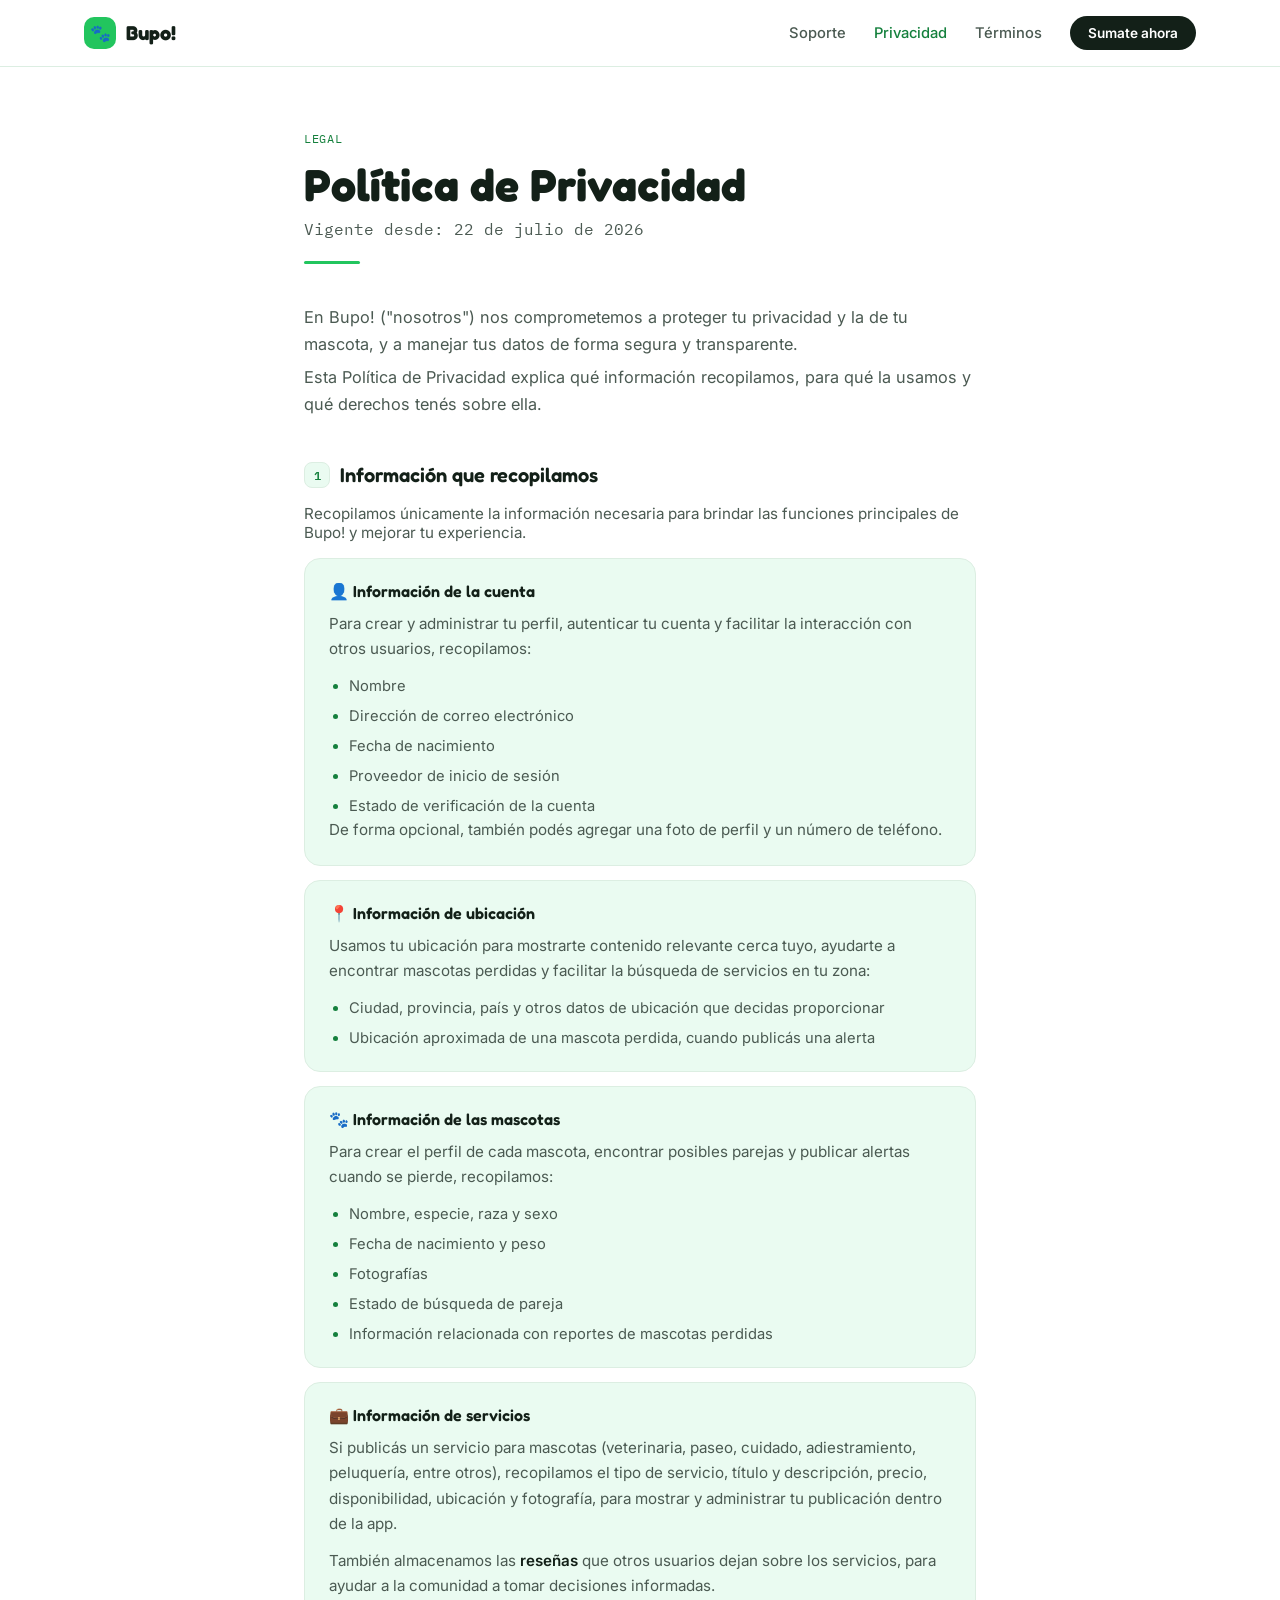
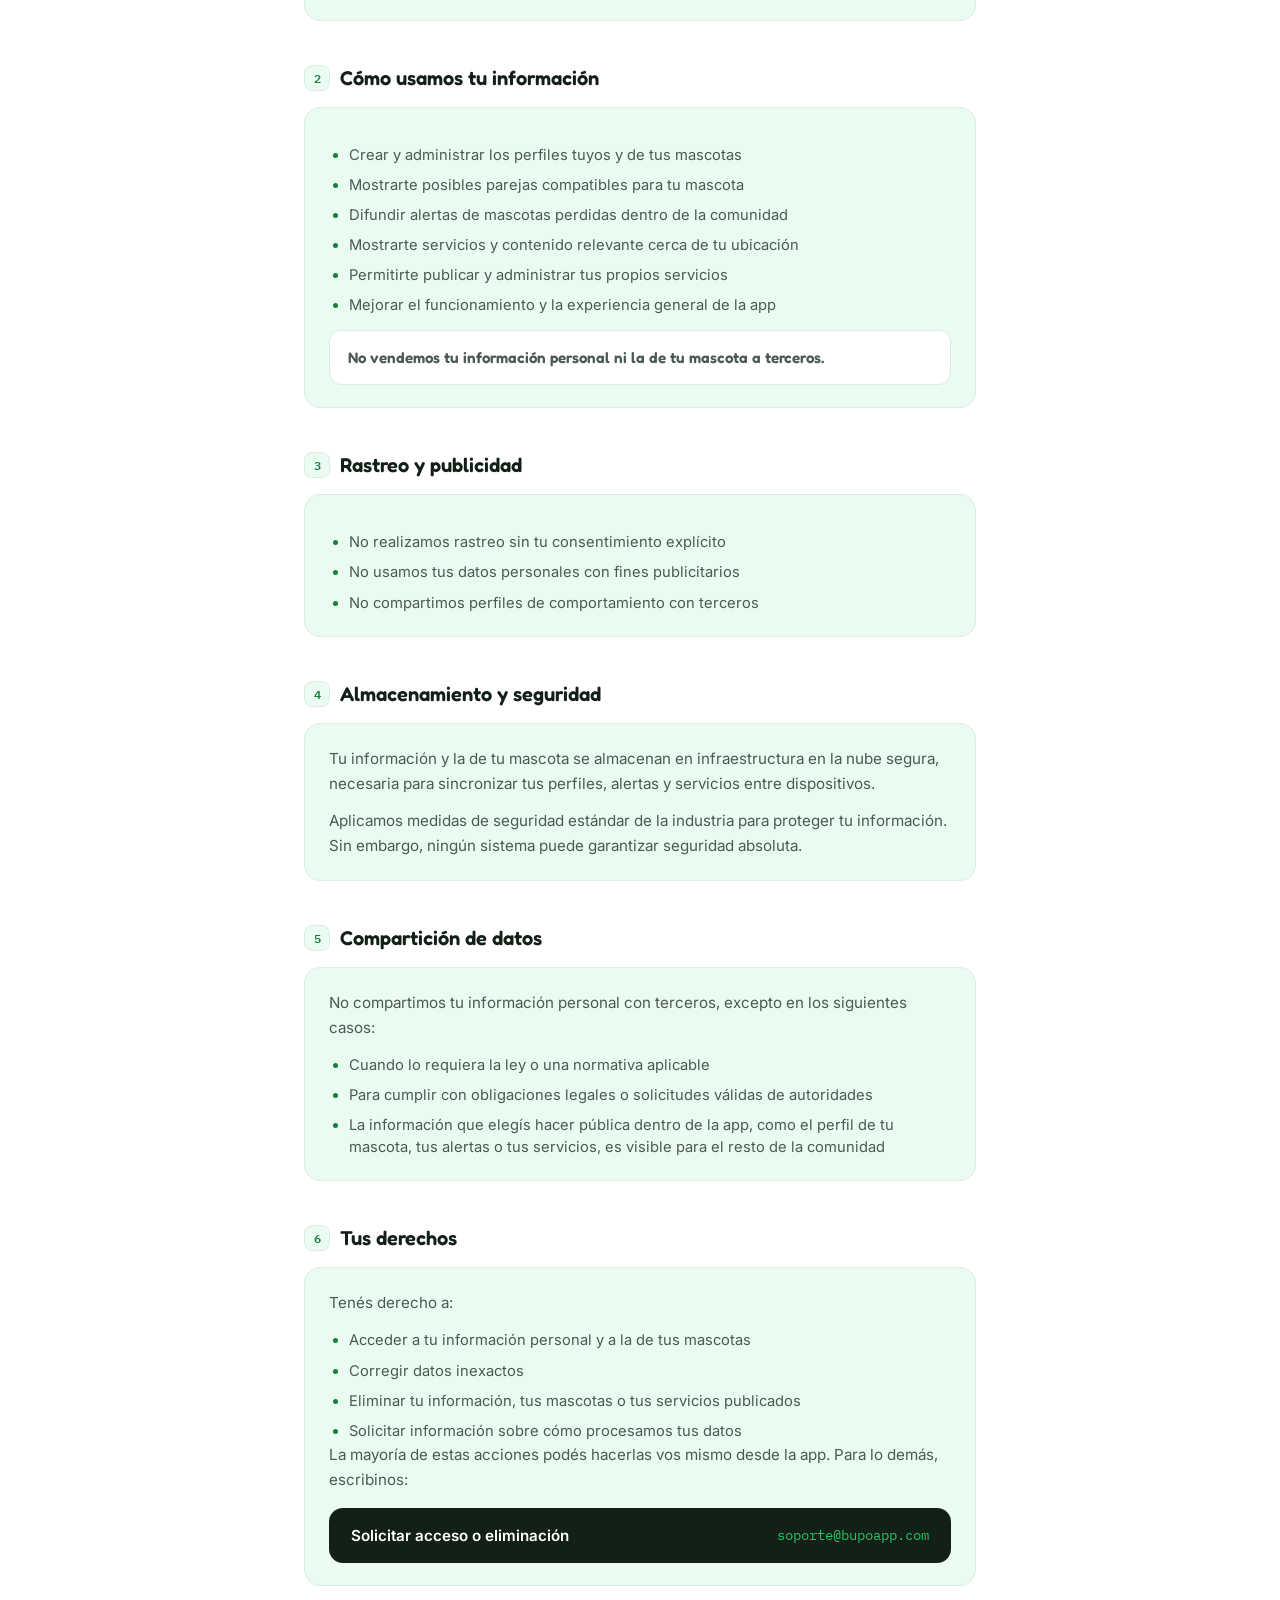
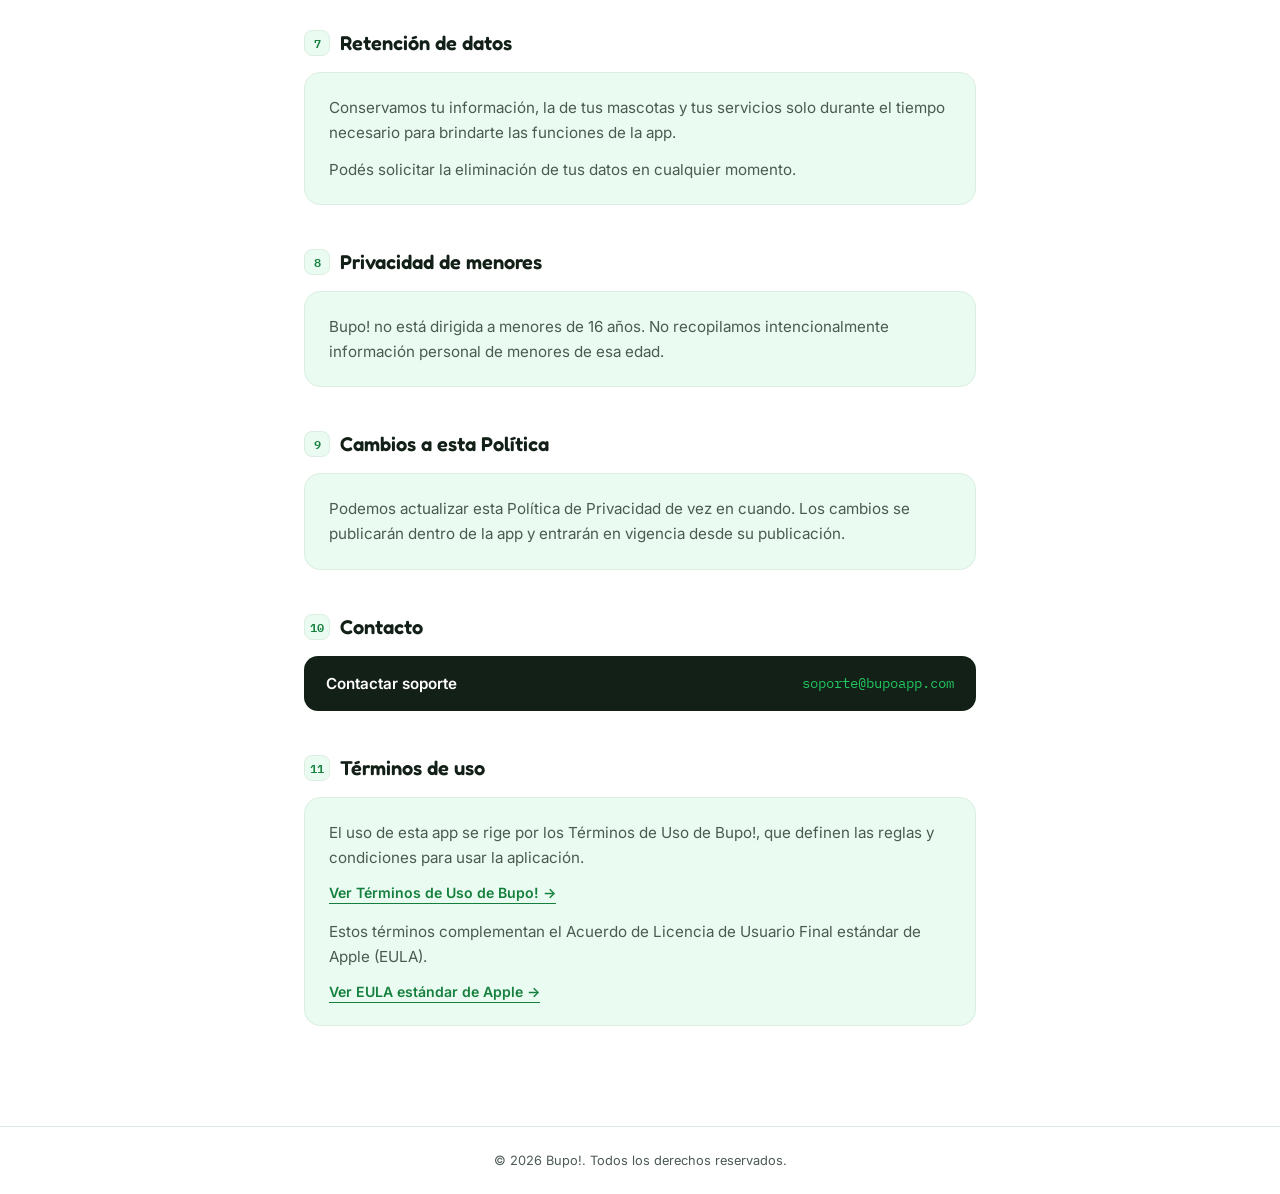
==== privacy.html @ de827dbe "Create privacy.html" ====
<!DOCTYPE html>
<html lang="es">
<head>
<meta charset="UTF-8">
<meta name="viewport" content="width=device-width, initial-scale=1.0">
<title>Política de Privacidad - Bupo!</title>
<link rel="preconnect" href="https://fonts.googleapis.com">
<link rel="preconnect" href="https://fonts.gstatic.com" crossorigin>
<link href="https://fonts.googleapis.com/css2?family=Fredoka:wght@500;600;700&family=Inter:wght@400;500;600&family=IBM+Plex+Mono:wght@400;500&display=swap" rel="stylesheet">
<style>
  :root{
    --ink:#132018;
    --ink-soft:#4B5A52;
    --green:#22C55E;
    --green-deep:#15803D;
    --green-pale:#EAFBF1;
    --coral:#FF7A59;
    --white:#FFFFFF;
    --line:#DCEEE2;
    --mono:'IBM Plex Mono', monospace;
    --display:'Fredoka', sans-serif;
    --body:'Inter', sans-serif;
  }
  *{box-sizing:border-box; margin:0; padding:0;}
  html{scroll-behavior:smooth;}
  body{font-family:var(--body); color:var(--ink); background:var(--white); -webkit-font-smoothing:antialiased;}
  a{color:inherit; text-decoration:none;}

  nav{position:sticky; top:0; z-index:50; background:rgba(255,255,255,.88); backdrop-filter:blur(10px); border-bottom:1px solid var(--line);}
  .nav-container{max-width:1160px; margin:0 auto; display:flex; align-items:center; justify-content:space-between; padding:16px 24px;}
  .logo{display:flex; align-items:center; gap:10px; font-family:var(--display); font-weight:700; font-size:1.25rem;}
  .logo-mark{width:32px; height:32px; border-radius:10px; background:var(--green); display:flex; align-items:center; justify-content:center; font-size:1.05rem;}
  .nav-links{display:flex; align-items:center; gap:28px;}
  .nav-links a{font-size:.92rem; color:var(--ink-soft); font-weight:500; transition:color .15s ease;}
  .nav-links a:hover{color:var(--green-deep);}
  .nav-links a.active{color:var(--green-deep);}
  .nav-cta{background:var(--ink); color:var(--white) !important; padding:9px 18px; border-radius:100px; font-size:.85rem !important; font-weight:600 !important;}
  .nav-cta:hover{background:var(--green-deep) !important;}

  .legal-wrapper{max-width:720px; margin:0 auto; padding:64px 24px 100px;}
  .legal-header{margin-bottom:40px;}
  .legal-header .kicker{font-family:var(--mono); font-size:.75rem; letter-spacing:.06em; color:var(--green-deep); text-transform:uppercase; display:block; margin-bottom:14px;}
  .legal-header h1{font-family:var(--display); font-weight:700; font-size:clamp(2.1rem,4vw,2.8rem); line-height:1.1;}
  .effective-date{color:var(--ink-soft); font-size:1rem; margin-top:10px; font-family:var(--mono);}
  .header-line{height:3px; width:56px; background:var(--green); border-radius:100px; margin-top:22px;}

  .intro-text{color:var(--ink-soft); font-size:1.02rem; line-height:1.65; margin-bottom:6px;}

  .legal-section{margin-top:44px;}
  .legal-section > h2{font-family:var(--display); font-weight:600; font-size:1.25rem; margin-bottom:16px; display:flex; align-items:center; gap:10px;}
  .legal-section > h2 .num{font-family:var(--mono); font-size:.78rem; color:var(--green-deep); background:var(--green-pale); border:1px solid var(--line); width:26px; height:26px; border-radius:8px; display:flex; align-items:center; justify-content:center; flex-shrink:0;}
  .legal-section > p.lead{color:var(--ink-soft); font-size:.95rem; margin-bottom:16px;}

  .info-card{background:var(--green-pale); border:1px solid var(--line); border-radius:16px; padding:22px 24px;}
  .info-card + .info-card{margin-top:14px;}
  .info-card h3{font-family:var(--display); font-weight:600; font-size:1rem; margin-bottom:10px; display:flex; align-items:center; gap:8px;}
  .info-card p{color:var(--ink-soft); font-size:.95rem; line-height:1.65;}
  .info-card p + p{margin-top:12px;}
  .info-card ul{margin-top:14px; padding-left:20px; display:flex; flex-direction:column; gap:8px;}
  .info-card li{color:var(--ink-soft); font-size:.92rem; line-height:1.5;}
  .info-card li::marker{color:var(--green-deep);}
  .info-card strong{color:var(--ink); font-weight:600;}

  .contact-box{display:flex; align-items:center; justify-content:space-between; background:var(--ink); color:var(--white); border-radius:14px; padding:18px 22px; font-weight:600; font-size:.95rem; transition:background .15s ease, transform .15s ease; margin-top:16px;}
  .contact-box span{font-family:var(--mono); font-weight:400; font-size:.85rem; color:var(--green);}
  .contact-box:hover{background:var(--green-deep); transform:translateY(-2px);}

  .highlight-box{font-family:var(--display); font-weight:600; font-size:1.02rem; color:var(--green-deep); background:var(--white); border:1px solid var(--line); border-radius:12px; padding:14px 18px; margin-top:14px;}

  .eula-link{display:inline-flex; align-items:center; gap:6px; margin-top:14px; font-size:.88rem; font-weight:600; color:var(--green-deep); border-bottom:1px solid var(--green-deep); padding-bottom:2px;}
  .eula-link:hover{color:var(--ink);}

  footer{padding:26px 24px; text-align:center; font-size:.8rem; color:var(--ink-soft); border-top:1px solid var(--line);}

  @media (max-width:880px){
    .nav-links{display:none;}
  }
</style>
</head>
<body>

<nav>
  <div class="nav-container">
    <a href="index.html" class="logo"><span class="logo-mark">🐾</span>Bupo!</a>
    <div class="nav-links">
      <a href="support.html">Soporte</a>
      <a href="privacy.html" class="active">Privacidad</a>
      <a href="terms.html">Términos</a>
      <a href="index.html" class="nav-cta">Sumate ahora</a>
    </div>
  </div>
</nav>

<main class="legal-wrapper">

  <div class="legal-header">
    <span class="kicker">Legal</span>
    <h1>Política de Privacidad</h1>
    <p class="effective-date">Vigente desde: 22 de julio de 2026</p>
    <div class="header-line"></div>
  </div>

  <p class="intro-text">En Bupo! ("nosotros") nos comprometemos a proteger tu privacidad y la de tu mascota, y a manejar tus datos de forma segura y transparente.</p>
  <p class="intro-text">Esta Política de Privacidad explica qué información recopilamos, para qué la usamos y qué derechos tenés sobre ella.</p>

  <section class="legal-section">
    <h2><span class="num">1</span>Información que recopilamos</h2>
    <p class="lead">Recopilamos únicamente la información necesaria para brindar las funciones principales de Bupo! y mejorar tu experiencia.</p>

    <div class="info-card">
      <h3>👤 Información de la cuenta</h3>
      <p>Para crear y administrar tu perfil, autenticar tu cuenta y facilitar la interacción con otros usuarios, recopilamos:</p>
      <ul>
        <li>Nombre</li>
        <li>Dirección de correo electrónico</li>
        <li>Fecha de nacimiento</li>
        <li>Proveedor de inicio de sesión</li>
        <li>Estado de verificación de la cuenta</li>
      </ul>
      <p>De forma opcional, también podés agregar una foto de perfil y un número de teléfono.</p>
    </div>

    <div class="info-card">
      <h3>📍 Información de ubicación</h3>
      <p>Usamos tu ubicación para mostrarte contenido relevante cerca tuyo, ayudarte a encontrar mascotas perdidas y facilitar la búsqueda de servicios en tu zona:</p>
      <ul>
        <li>Ciudad, provincia, país y otros datos de ubicación que decidas proporcionar</li>
        <li>Ubicación aproximada de una mascota perdida, cuando publicás una alerta</li>
      </ul>
    </div>

    <div class="info-card">
      <h3>🐾 Información de las mascotas</h3>
      <p>Para crear el perfil de cada mascota, encontrar posibles parejas y publicar alertas cuando se pierde, recopilamos:</p>
      <ul>
        <li>Nombre, especie, raza y sexo</li>
        <li>Fecha de nacimiento y peso</li>
        <li>Fotografías</li>
        <li>Estado de búsqueda de pareja</li>
        <li>Información relacionada con reportes de mascotas perdidas</li>
      </ul>
    </div>

    <div class="info-card">
      <h3>💼 Información de servicios</h3>
      <p>Si publicás un servicio para mascotas (veterinaria, paseo, cuidado, adiestramiento, peluquería, entre otros), recopilamos el tipo de servicio, título y descripción, precio, disponibilidad, ubicación y fotografía, para mostrar y administrar tu publicación dentro de la app.</p>
      <p>También almacenamos las <strong>reseñas</strong> que otros usuarios dejan sobre los servicios, para ayudar a la comunidad a tomar decisiones informadas.</p>
    </div>
  </section>

  <section class="legal-section">
    <h2><span class="num">2</span>Cómo usamos tu información</h2>
    <div class="info-card">
      <ul>
        <li>Crear y administrar los perfiles tuyos y de tus mascotas</li>
        <li>Mostrarte posibles parejas compatibles para tu mascota</li>
        <li>Difundir alertas de mascotas perdidas dentro de la comunidad</li>
        <li>Mostrarte servicios y contenido relevante cerca de tu ubicación</li>
        <li>Permitirte publicar y administrar tus propios servicios</li>
        <li>Mejorar el funcionamiento y la experiencia general de la app</li>
      </ul>
      <p class="highlight-box">No vendemos tu información personal ni la de tu mascota a terceros.</p>
    </div>
  </section>

  <section class="legal-section">
    <h2><span class="num">3</span>Rastreo y publicidad</h2>
    <div class="info-card">
      <ul>
        <li>No realizamos rastreo sin tu consentimiento explícito</li>
        <li>No usamos tus datos personales con fines publicitarios</li>
        <li>No compartimos perfiles de comportamiento con terceros</li>
      </ul>
    </div>
  </section>

  <section class="legal-section">
    <h2><span class="num">4</span>Almacenamiento y seguridad</h2>
    <div class="info-card">
      <p>Tu información y la de tu mascota se almacenan en infraestructura en la nube segura, necesaria para sincronizar tus perfiles, alertas y servicios entre dispositivos.</p>
      <p>Aplicamos medidas de seguridad estándar de la industria para proteger tu información. Sin embargo, ningún sistema puede garantizar seguridad absoluta.</p>
    </div>
  </section>

  <section class="legal-section">
    <h2><span class="num">5</span>Compartición de datos</h2>
    <div class="info-card">
      <p>No compartimos tu información personal con terceros, excepto en los siguientes casos:</p>
      <ul>
        <li>Cuando lo requiera la ley o una normativa aplicable</li>
        <li>Para cumplir con obligaciones legales o solicitudes válidas de autoridades</li>
        <li>La información que elegís hacer pública dentro de la app, como el perfil de tu mascota, tus alertas o tus servicios, es visible para el resto de la comunidad</li>
      </ul>
    </div>
  </section>

  <section class="legal-section">
    <h2><span class="num">6</span>Tus derechos</h2>
    <div class="info-card">
      <p>Tenés derecho a:</p>
      <ul>
        <li>Acceder a tu información personal y a la de tus mascotas</li>
        <li>Corregir datos inexactos</li>
        <li>Eliminar tu información, tus mascotas o tus servicios publicados</li>
        <li>Solicitar información sobre cómo procesamos tus datos</li>
      </ul>
      <p>La mayoría de estas acciones podés hacerlas vos mismo desde la app. Para lo demás, escribinos:</p>
      <a href="mailto:soporte@bupoapp.com" class="contact-box">
        Solicitar acceso o eliminación
        <span>soporte@bupoapp.com</span>
      </a>
    </div>
  </section>

  <section class="legal-section">
    <h2><span class="num">7</span>Retención de datos</h2>
    <div class="info-card">
      <p>Conservamos tu información, la de tus mascotas y tus servicios solo durante el tiempo necesario para brindarte las funciones de la app.</p>
      <p>Podés solicitar la eliminación de tus datos en cualquier momento.</p>
    </div>
  </section>

  <section class="legal-section">
    <h2><span class="num">8</span>Privacidad de menores</h2>
    <div class="info-card">
      <p>Bupo! no está dirigida a menores de 16 años. No recopilamos intencionalmente información personal de menores de esa edad.</p>
    </div>
  </section>

  <section class="legal-section">
    <h2><span class="num">9</span>Cambios a esta Política</h2>
    <div class="info-card">
      <p>Podemos actualizar esta Política de Privacidad de vez en cuando. Los cambios se publicarán dentro de la app y entrarán en vigencia desde su publicación.</p>
    </div>
  </section>

  <section class="legal-section">
    <h2><span class="num">10</span>Contacto</h2>
    <a href="mailto:soporte@bupoapp.com" class="contact-box">
      Contactar soporte
      <span>soporte@bupoapp.com</span>
    </a>
  </section>

  <section class="legal-section">
    <h2><span class="num">11</span>Términos de uso</h2>
    <div class="info-card">
      <p>El uso de esta app se rige por los Términos de Uso de Bupo!, que definen las reglas y condiciones para usar la aplicación.</p>
      <a href="terms.html" class="eula-link">Ver Términos de Uso de Bupo! →</a>

      <p style="margin-top:15px;">Estos términos complementan el Acuerdo de Licencia de Usuario Final estándar de Apple (EULA).</p>
      <a href="https://www.apple.com/legal/internet-services/itunes/dev/stdeula/" target="_blank" class="eula-link">Ver EULA estándar de Apple →</a>
    </div>
  </section>

</main>

<footer>
  <p>&copy; 2026 Bupo!. Todos los derechos reservados.</p>
</footer>

</body>
</html>
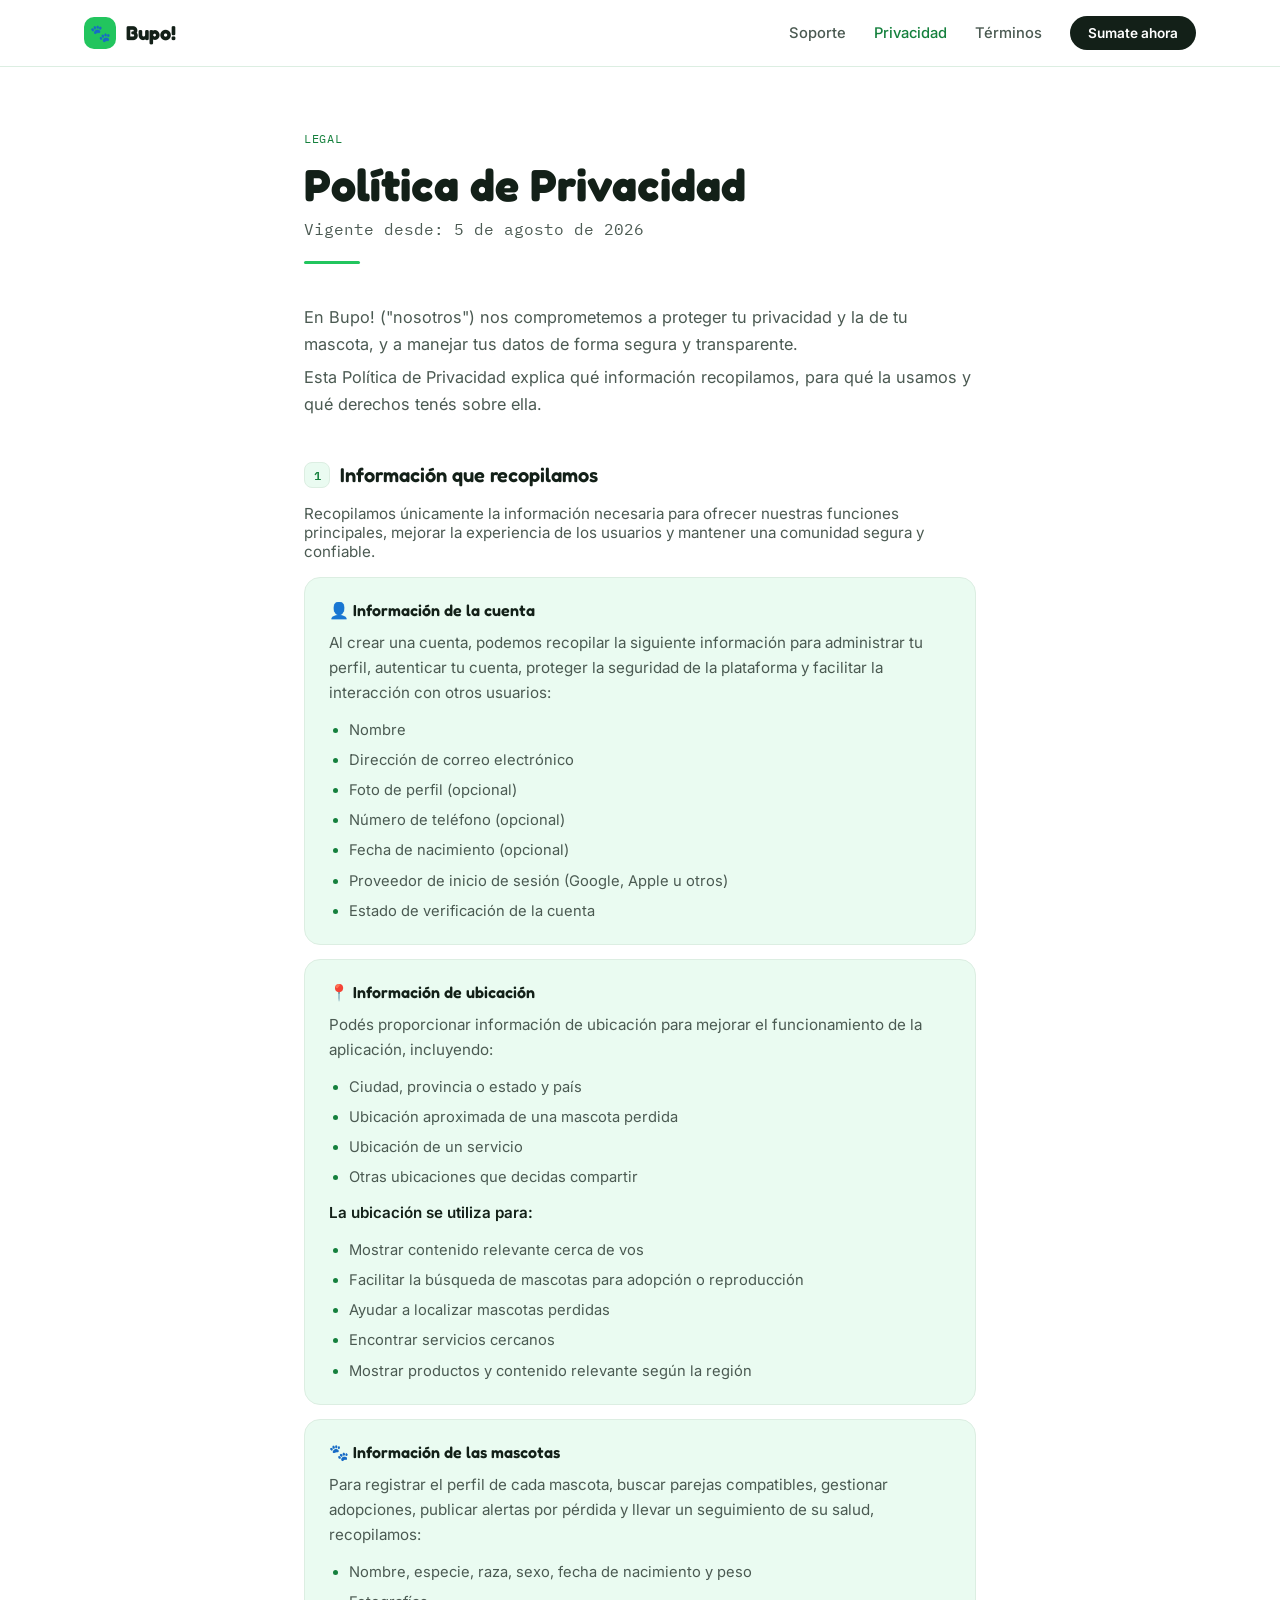
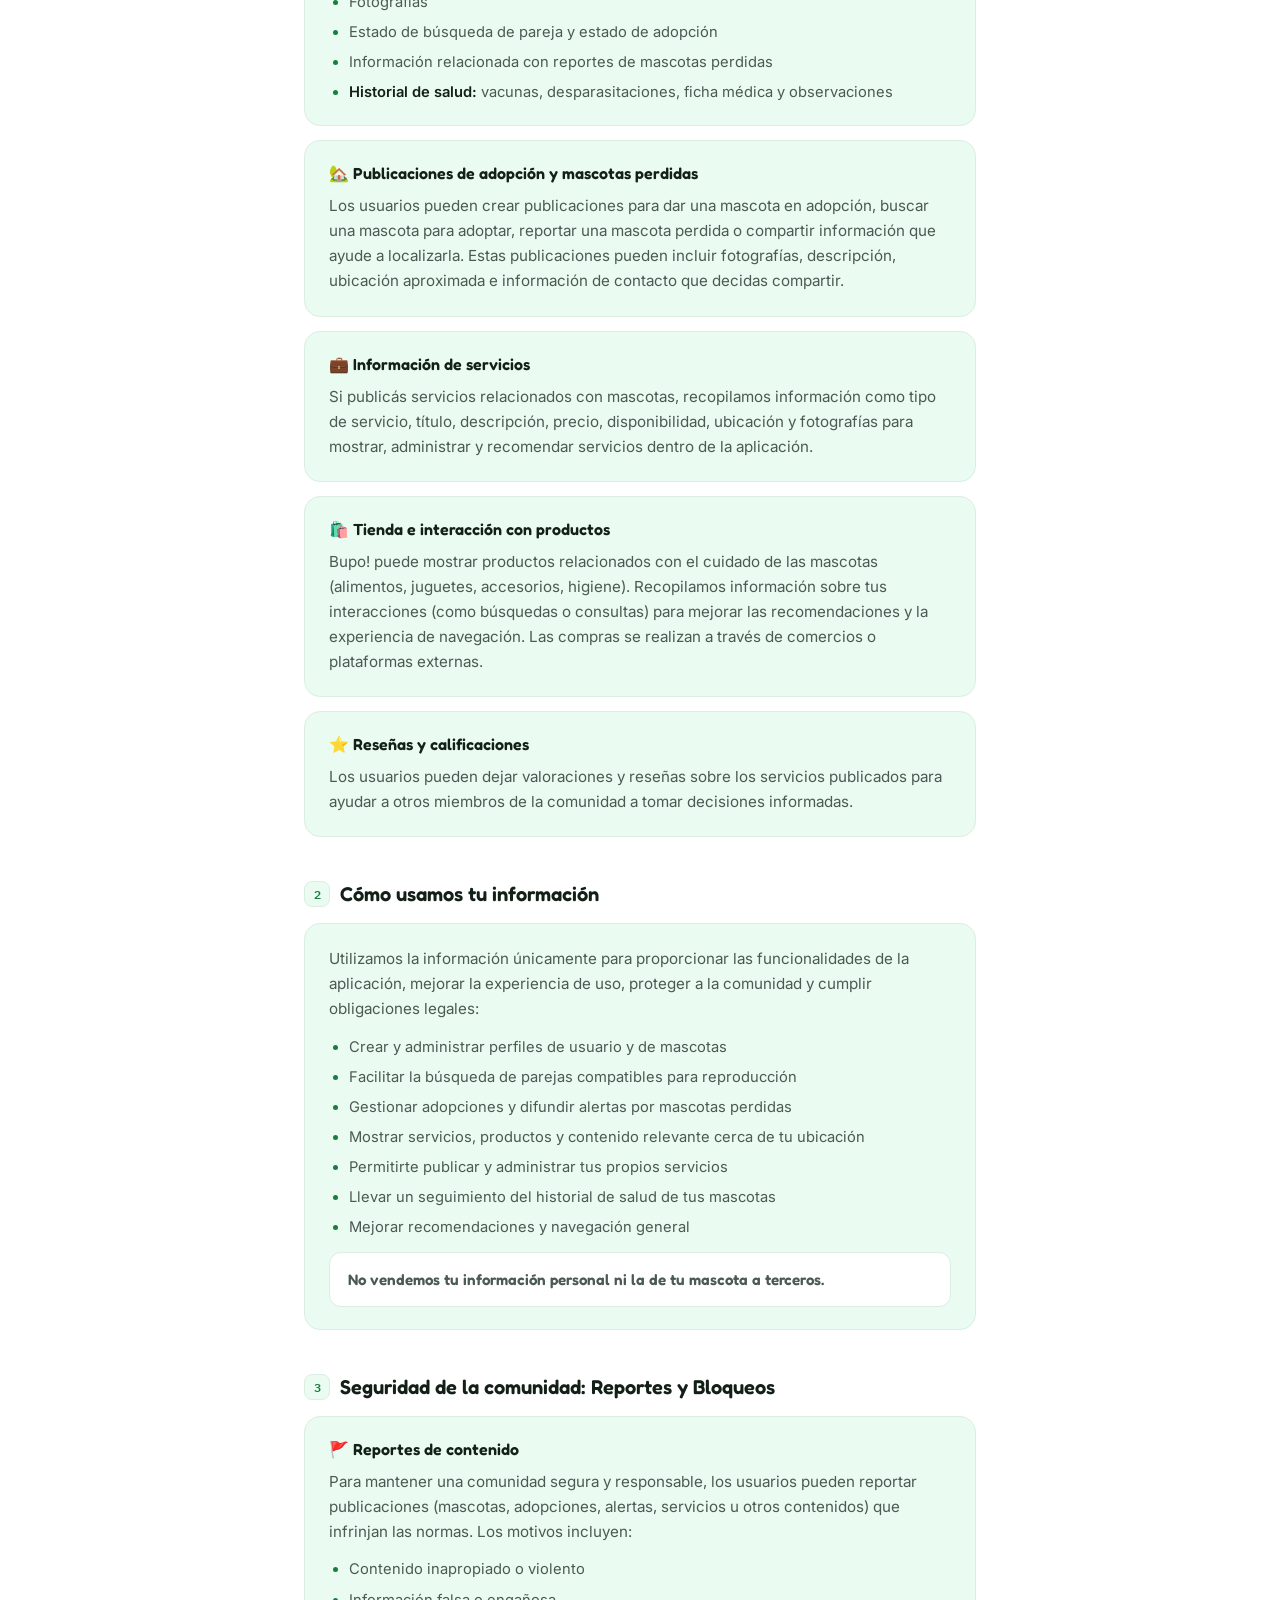
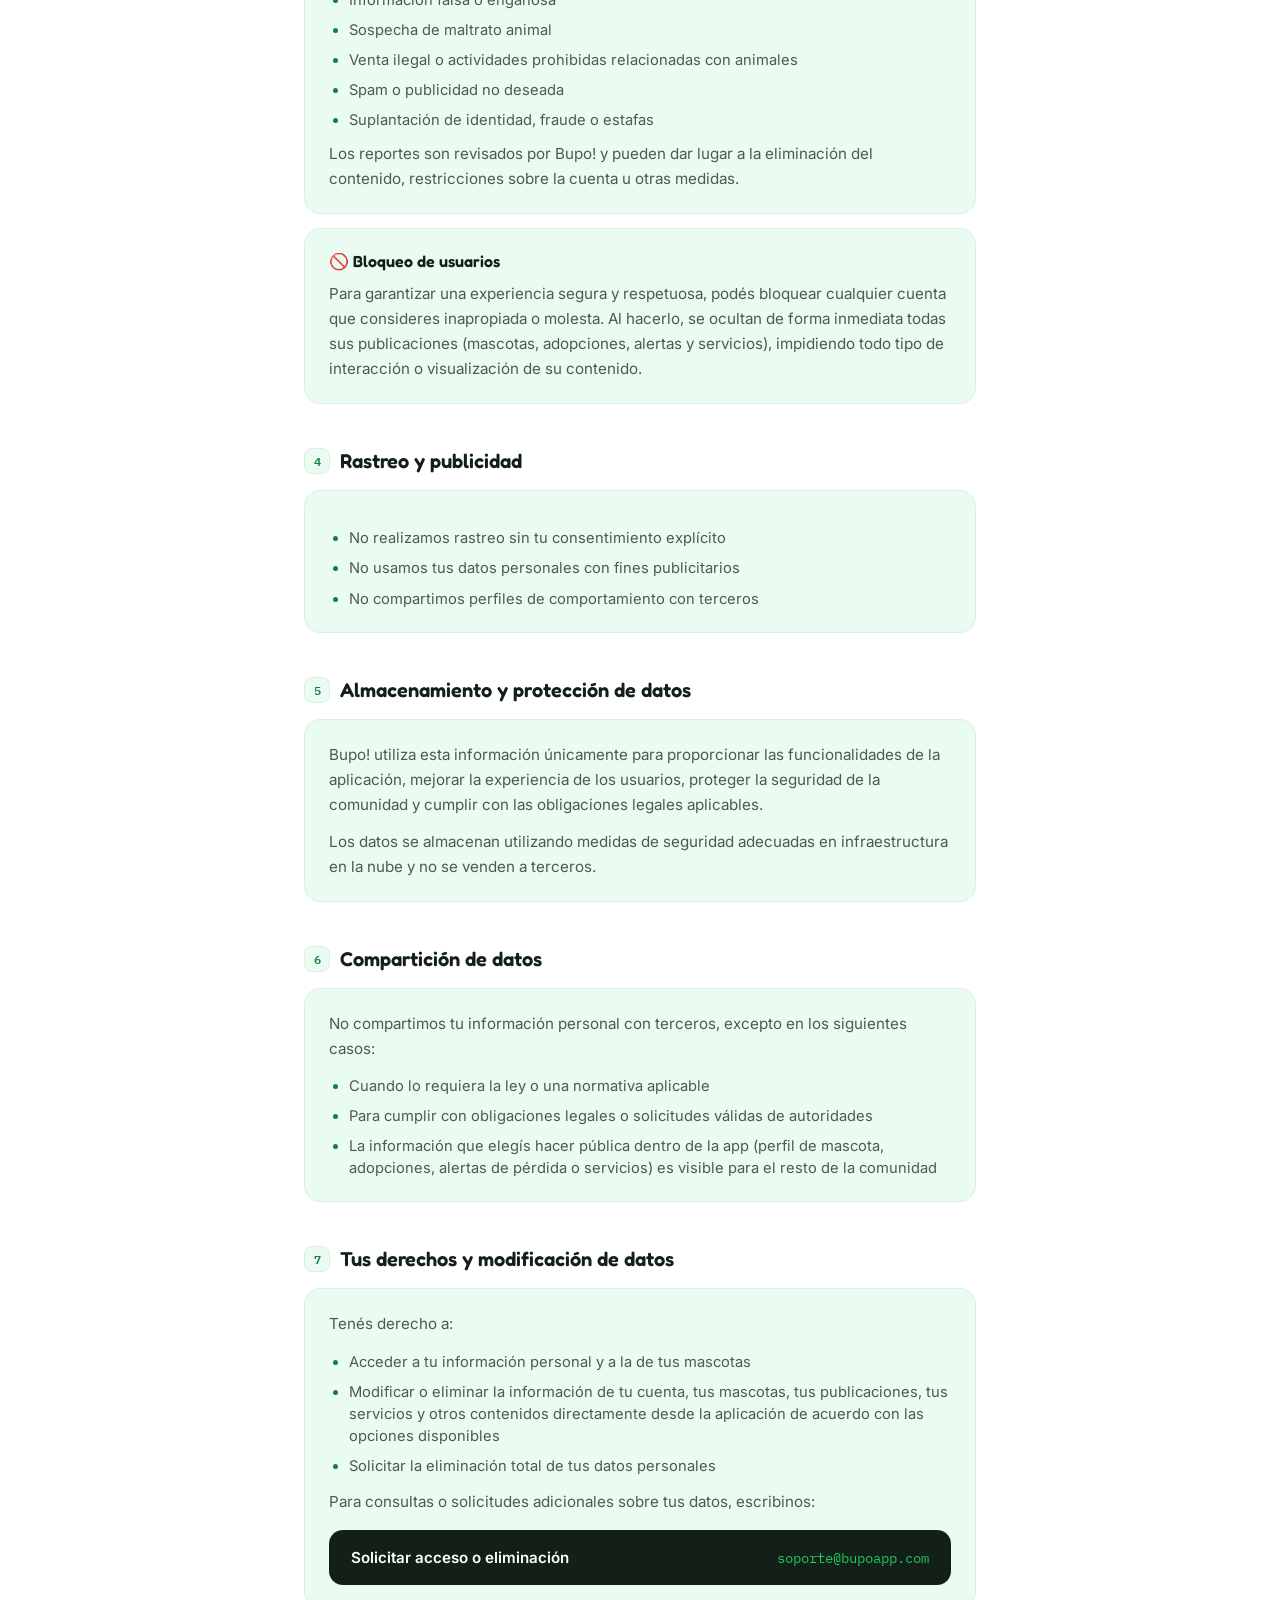
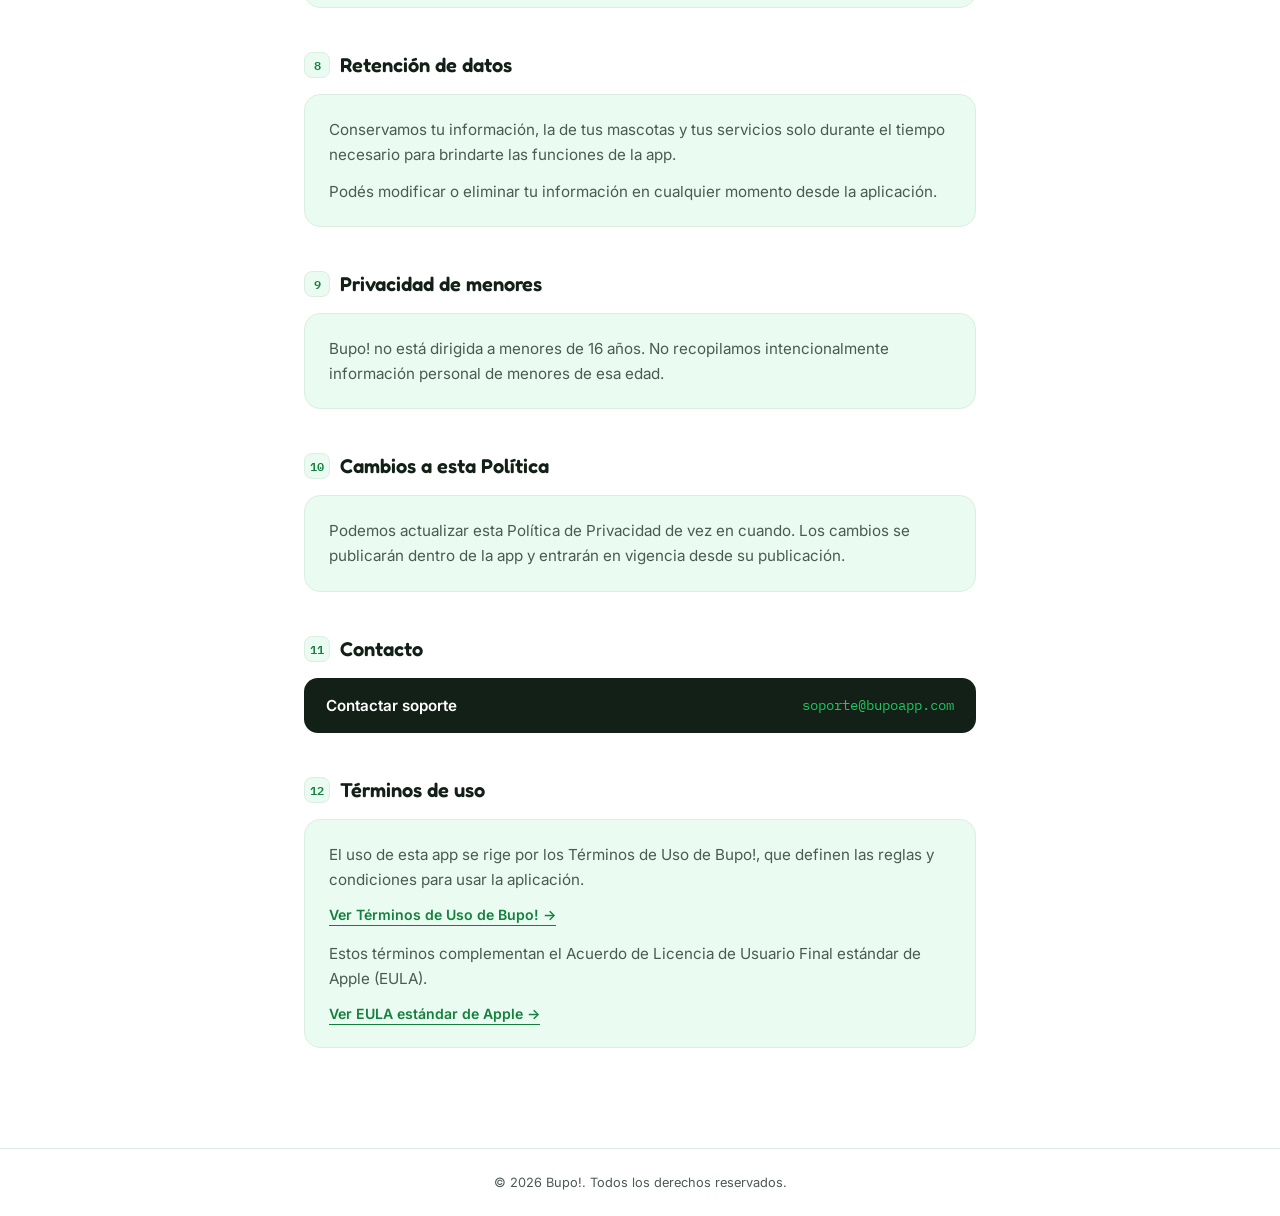
==== commit 547f3959: "Update privacy.html" ====
--- a/privacy.html
+++ b/privacy.html
@@ -1,263 +1,597 @@
 <!DOCTYPE html>
 <html lang="es">
+
 <head>
-<meta charset="UTF-8">
-<meta name="viewport" content="width=device-width, initial-scale=1.0">
-<title>Política de Privacidad - Bupo!</title>
-<link rel="preconnect" href="https://fonts.googleapis.com">
-<link rel="preconnect" href="https://fonts.gstatic.com" crossorigin>
-<link href="https://fonts.googleapis.com/css2?family=Fredoka:wght@500;600;700&family=Inter:wght@400;500;600&family=IBM+Plex+Mono:wght@400;500&display=swap" rel="stylesheet">
-<style>
-  :root{
-    --ink:#132018;
-    --ink-soft:#4B5A52;
-    --green:#22C55E;
-    --green-deep:#15803D;
-    --green-pale:#EAFBF1;
-    --coral:#FF7A59;
-    --white:#FFFFFF;
-    --line:#DCEEE2;
-    --mono:'IBM Plex Mono', monospace;
-    --display:'Fredoka', sans-serif;
-    --body:'Inter', sans-serif;
-  }
-  *{box-sizing:border-box; margin:0; padding:0;}
-  html{scroll-behavior:smooth;}
-  body{font-family:var(--body); color:var(--ink); background:var(--white); -webkit-font-smoothing:antialiased;}
-  a{color:inherit; text-decoration:none;}
-
-  nav{position:sticky; top:0; z-index:50; background:rgba(255,255,255,.88); backdrop-filter:blur(10px); border-bottom:1px solid var(--line);}
-  .nav-container{max-width:1160px; margin:0 auto; display:flex; align-items:center; justify-content:space-between; padding:16px 24px;}
-  .logo{display:flex; align-items:center; gap:10px; font-family:var(--display); font-weight:700; font-size:1.25rem;}
-  .logo-mark{width:32px; height:32px; border-radius:10px; background:var(--green); display:flex; align-items:center; justify-content:center; font-size:1.05rem;}
-  .nav-links{display:flex; align-items:center; gap:28px;}
-  .nav-links a{font-size:.92rem; color:var(--ink-soft); font-weight:500; transition:color .15s ease;}
-  .nav-links a:hover{color:var(--green-deep);}
-  .nav-links a.active{color:var(--green-deep);}
-  .nav-cta{background:var(--ink); color:var(--white) !important; padding:9px 18px; border-radius:100px; font-size:.85rem !important; font-weight:600 !important;}
-  .nav-cta:hover{background:var(--green-deep) !important;}
-
-  .legal-wrapper{max-width:720px; margin:0 auto; padding:64px 24px 100px;}
-  .legal-header{margin-bottom:40px;}
-  .legal-header .kicker{font-family:var(--mono); font-size:.75rem; letter-spacing:.06em; color:var(--green-deep); text-transform:uppercase; display:block; margin-bottom:14px;}
-  .legal-header h1{font-family:var(--display); font-weight:700; font-size:clamp(2.1rem,4vw,2.8rem); line-height:1.1;}
-  .effective-date{color:var(--ink-soft); font-size:1rem; margin-top:10px; font-family:var(--mono);}
-  .header-line{height:3px; width:56px; background:var(--green); border-radius:100px; margin-top:22px;}
-
-  .intro-text{color:var(--ink-soft); font-size:1.02rem; line-height:1.65; margin-bottom:6px;}
-
-  .legal-section{margin-top:44px;}
-  .legal-section > h2{font-family:var(--display); font-weight:600; font-size:1.25rem; margin-bottom:16px; display:flex; align-items:center; gap:10px;}
-  .legal-section > h2 .num{font-family:var(--mono); font-size:.78rem; color:var(--green-deep); background:var(--green-pale); border:1px solid var(--line); width:26px; height:26px; border-radius:8px; display:flex; align-items:center; justify-content:center; flex-shrink:0;}
-  .legal-section > p.lead{color:var(--ink-soft); font-size:.95rem; margin-bottom:16px;}
-
-  .info-card{background:var(--green-pale); border:1px solid var(--line); border-radius:16px; padding:22px 24px;}
-  .info-card + .info-card{margin-top:14px;}
-  .info-card h3{font-family:var(--display); font-weight:600; font-size:1rem; margin-bottom:10px; display:flex; align-items:center; gap:8px;}
-  .info-card p{color:var(--ink-soft); font-size:.95rem; line-height:1.65;}
-  .info-card p + p{margin-top:12px;}
-  .info-card ul{margin-top:14px; padding-left:20px; display:flex; flex-direction:column; gap:8px;}
-  .info-card li{color:var(--ink-soft); font-size:.92rem; line-height:1.5;}
-  .info-card li::marker{color:var(--green-deep);}
-  .info-card strong{color:var(--ink); font-weight:600;}
-
-  .contact-box{display:flex; align-items:center; justify-content:space-between; background:var(--ink); color:var(--white); border-radius:14px; padding:18px 22px; font-weight:600; font-size:.95rem; transition:background .15s ease, transform .15s ease; margin-top:16px;}
-  .contact-box span{font-family:var(--mono); font-weight:400; font-size:.85rem; color:var(--green);}
-  .contact-box:hover{background:var(--green-deep); transform:translateY(-2px);}
-
-  .highlight-box{font-family:var(--display); font-weight:600; font-size:1.02rem; color:var(--green-deep); background:var(--white); border:1px solid var(--line); border-radius:12px; padding:14px 18px; margin-top:14px;}
-
-  .eula-link{display:inline-flex; align-items:center; gap:6px; margin-top:14px; font-size:.88rem; font-weight:600; color:var(--green-deep); border-bottom:1px solid var(--green-deep); padding-bottom:2px;}
-  .eula-link:hover{color:var(--ink);}
-
-  footer{padding:26px 24px; text-align:center; font-size:.8rem; color:var(--ink-soft); border-top:1px solid var(--line);}
-
-  @media (max-width:880px){
-    .nav-links{display:none;}
-  }
-</style>
+    <meta charset="UTF-8">
+    <meta name="viewport" content="width=device-width, initial-scale=1.0">
+    <title>Política de Privacidad - Bupo!</title>
+    <link rel="preconnect" href="https://fonts.googleapis.com">
+    <link rel="preconnect" href="https://fonts.gstatic.com" crossorigin>
+    <link
+        href="https://fonts.googleapis.com/css2?family=Fredoka:wght@500;600;700&family=Inter:wght@400;500;600&family=IBM+Plex+Mono:wght@400;500&display=swap"
+        rel="stylesheet">
+    <style>
+        :root {
+            --ink: #132018;
+            --ink-soft: #4B5A52;
+            --green: #22C55E;
+            --green-deep: #15803D;
+            --green-pale: #EAFBF1;
+            --coral: #FF7A59;
+            --white: #FFFFFF;
+            --line: #DCEEE2;
+            --mono: 'IBM Plex Mono', monospace;
+            --display: 'Fredoka', sans-serif;
+            --body: 'Inter', sans-serif;
+        }
+
+        * {
+            box-sizing: border-box;
+            margin: 0;
+            padding: 0;
+        }
+
+        html {
+            scroll-behavior: smooth;
+        }
+
+        body {
+            font-family: var(--body);
+            color: var(--ink);
+            background: var(--white);
+            -webkit-font-smoothing: antialiased;
+        }
+
+        a {
+            color: inherit;
+            text-decoration: none;
+        }
+
+        nav {
+            position: sticky;
+            top: 0;
+            z-index: 50;
+            background: rgba(255, 255, 255, .88);
+            backdrop-filter: blur(10px);
+            border-bottom: 1px solid var(--line);
+        }
+
+        .nav-container {
+            max-width: 1160px;
+            margin: 0 auto;
+            display: flex;
+            align-items: center;
+            justify-content: space-between;
+            padding: 16px 24px;
+        }
+
+        .logo {
+            display: flex;
+            align-items: center;
+            gap: 10px;
+            font-family: var(--display);
+            font-weight: 700;
+            font-size: 1.25rem;
+        }
+
+        .logo-mark {
+            width: 32px;
+            height: 32px;
+            border-radius: 10px;
+            background: var(--green);
+            display: flex;
+            align-items: center;
+            justify-content: center;
+            font-size: 1.05rem;
+        }
+
+        .nav-links {
+            display: flex;
+            align-items: center;
+            gap: 28px;
+        }
+
+        .nav-links a {
+            font-size: .92rem;
+            color: var(--ink-soft);
+            font-weight: 500;
+            transition: color .15s ease;
+        }
+
+        .nav-links a:hover {
+            color: var(--green-deep);
+        }
+
+        .nav-links a.active {
+            color: var(--green-deep);
+        }
+
+        .nav-cta {
+            background: var(--ink);
+            color: var(--white) !important;
+            padding: 9px 18px;
+            border-radius: 100px;
+            font-size: .85rem !important;
+            font-weight: 600 !important;
+        }
+
+        .nav-cta:hover {
+            background: var(--green-deep) !important;
+        }
+
+        .legal-wrapper {
+            max-width: 720px;
+            margin: 0 auto;
+            padding: 64px 24px 100px;
+        }
+
+        .legal-header {
+            margin-bottom: 40px;
+        }
+
+        .legal-header .kicker {
+            font-family: var(--mono);
+            font-size: .75rem;
+            letter-spacing: .06em;
+            color: var(--green-deep);
+            text-transform: uppercase;
+            display: block;
+            margin-bottom: 14px;
+        }
+
+        .legal-header h1 {
+            font-family: var(--display);
+            font-weight: 700;
+            font-size: clamp(2.1rem, 4vw, 2.8rem);
+            line-height: 1.1;
+        }
+
+        .effective-date {
+            color: var(--ink-soft);
+            font-size: 1rem;
+            margin-top: 10px;
+            font-family: var(--mono);
+        }
+
+        .header-line {
+            height: 3px;
+            width: 56px;
+            background: var(--green);
+            border-radius: 100px;
+            margin-top: 22px;
+        }
+
+        .intro-text {
+            color: var(--ink-soft);
+            font-size: 1.02rem;
+            line-height: 1.65;
+            margin-bottom: 6px;
+        }
+
+        .legal-section {
+            margin-top: 44px;
+        }
+
+        .legal-section>h2 {
+            font-family: var(--display);
+            font-weight: 600;
+            font-size: 1.25rem;
+            margin-bottom: 16px;
+            display: flex;
+            align-items: center;
+            gap: 10px;
+        }
+
+        .legal-section>h2 .num {
+            font-family: var(--mono);
+            font-size: .78rem;
+            color: var(--green-deep);
+            background: var(--green-pale);
+            border: 1px solid var(--line);
+            width: 26px;
+            height: 26px;
+            border-radius: 8px;
+            display: flex;
+            align-items: center;
+            justify-content: center;
+            flex-shrink: 0;
+        }
+
+        .legal-section>p.lead {
+            color: var(--ink-soft);
+            font-size: .95rem;
+            margin-bottom: 16px;
+        }
+
+        .info-card {
+            background: var(--green-pale);
+            border: 1px solid var(--line);
+            border-radius: 16px;
+            padding: 22px 24px;
+        }
+
+        .info-card+.info-card {
+            margin-top: 14px;
+        }
+
+        .info-card h3 {
+            font-family: var(--display);
+            font-weight: 600;
+            font-size: 1rem;
+            margin-bottom: 10px;
+            display: flex;
+            align-items: center;
+            gap: 8px;
+        }
+
+        .info-card p {
+            color: var(--ink-soft);
+            font-size: .95rem;
+            line-height: 1.65;
+        }
+
+        .info-card p+p {
+            margin-top: 12px;
+        }
+
+        .info-card ul {
+            margin-top: 14px;
+            padding-left: 20px;
+            display: flex;
+            flex-direction: column;
+            gap: 8px;
+        }
+
+        .info-card li {
+            color: var(--ink-soft);
+            font-size: .92rem;
+            line-height: 1.5;
+        }
+
+        .info-card li::marker {
+            color: var(--green-deep);
+        }
+
+        .info-card strong {
+            color: var(--ink);
+            font-weight: 600;
+        }
+
+        .contact-box {
+            display: flex;
+            align-items: center;
+            justify-content: space-between;
+            background: var(--ink);
+            color: var(--white);
+            border-radius: 14px;
+            padding: 18px 22px;
+            font-weight: 600;
+            font-size: .95rem;
+            transition: background .15s ease, transform .15s ease;
+            margin-top: 16px;
+        }
+
+        .contact-box span {
+            font-family: var(--mono);
+            font-weight: 400;
+            font-size: .85rem;
+            color: var(--green);
+        }
+
+        .contact-box:hover {
+            background: var(--green-deep);
+            transform: translateY(-2px);
+        }
+
+        .highlight-box {
+            font-family: var(--display);
+            font-weight: 600;
+            font-size: 1.02rem;
+            color: var(--green-deep);
+            background: var(--white);
+            border: 1px solid var(--line);
+            border-radius: 12px;
+            padding: 14px 18px;
+            margin-top: 14px;
+        }
+
+        .eula-link {
+            display: inline-flex;
+            align-items: center;
+            gap: 6px;
+            margin-top: 14px;
+            font-size: .88rem;
+            font-weight: 600;
+            color: var(--green-deep);
+            border-bottom: 1px solid var(--green-deep);
+            padding-bottom: 2px;
+        }
+
+        .eula-link:hover {
+            color: var(--ink);
+        }
+
+        footer {
+            padding: 26px 24px;
+            text-align: center;
+            font-size: .8rem;
+            color: var(--ink-soft);
+            border-top: 1px solid var(--line);
+        }
+
+        @media (max-width:880px) {
+            .nav-links {
+                display: none;
+            }
+        }
+    </style>
 </head>
+
 <body>
 
-<nav>
-  <div class="nav-container">
-    <a href="index.html" class="logo"><span class="logo-mark">🐾</span>Bupo!</a>
-    <div class="nav-links">
-      <a href="support.html">Soporte</a>
-      <a href="privacy.html" class="active">Privacidad</a>
-      <a href="terms.html">Términos</a>
-      <a href="index.html" class="nav-cta">Sumate ahora</a>
-    </div>
-  </div>
-</nav>
-
-<main class="legal-wrapper">
-
-  <div class="legal-header">
-    <span class="kicker">Legal</span>
-    <h1>Política de Privacidad</h1>
-    <p class="effective-date">Vigente desde: 22 de julio de 2026</p>
-    <div class="header-line"></div>
-  </div>
-
-  <p class="intro-text">En Bupo! ("nosotros") nos comprometemos a proteger tu privacidad y la de tu mascota, y a manejar tus datos de forma segura y transparente.</p>
-  <p class="intro-text">Esta Política de Privacidad explica qué información recopilamos, para qué la usamos y qué derechos tenés sobre ella.</p>
-
-  <section class="legal-section">
-    <h2><span class="num">1</span>Información que recopilamos</h2>
-    <p class="lead">Recopilamos únicamente la información necesaria para brindar las funciones principales de Bupo! y mejorar tu experiencia.</p>
-
-    <div class="info-card">
-      <h3>👤 Información de la cuenta</h3>
-      <p>Para crear y administrar tu perfil, autenticar tu cuenta y facilitar la interacción con otros usuarios, recopilamos:</p>
-      <ul>
-        <li>Nombre</li>
-        <li>Dirección de correo electrónico</li>
-        <li>Fecha de nacimiento</li>
-        <li>Proveedor de inicio de sesión</li>
-        <li>Estado de verificación de la cuenta</li>
-      </ul>
-      <p>De forma opcional, también podés agregar una foto de perfil y un número de teléfono.</p>
-    </div>
-
-    <div class="info-card">
-      <h3>📍 Información de ubicación</h3>
-      <p>Usamos tu ubicación para mostrarte contenido relevante cerca tuyo, ayudarte a encontrar mascotas perdidas y facilitar la búsqueda de servicios en tu zona:</p>
-      <ul>
-        <li>Ciudad, provincia, país y otros datos de ubicación que decidas proporcionar</li>
-        <li>Ubicación aproximada de una mascota perdida, cuando publicás una alerta</li>
-      </ul>
-    </div>
-
-    <div class="info-card">
-      <h3>🐾 Información de las mascotas</h3>
-      <p>Para crear el perfil de cada mascota, encontrar posibles parejas y publicar alertas cuando se pierde, recopilamos:</p>
-      <ul>
-        <li>Nombre, especie, raza y sexo</li>
-        <li>Fecha de nacimiento y peso</li>
-        <li>Fotografías</li>
-        <li>Estado de búsqueda de pareja</li>
-        <li>Información relacionada con reportes de mascotas perdidas</li>
-      </ul>
-    </div>
-
-    <div class="info-card">
-      <h3>💼 Información de servicios</h3>
-      <p>Si publicás un servicio para mascotas (veterinaria, paseo, cuidado, adiestramiento, peluquería, entre otros), recopilamos el tipo de servicio, título y descripción, precio, disponibilidad, ubicación y fotografía, para mostrar y administrar tu publicación dentro de la app.</p>
-      <p>También almacenamos las <strong>reseñas</strong> que otros usuarios dejan sobre los servicios, para ayudar a la comunidad a tomar decisiones informadas.</p>
-    </div>
-  </section>
-
-  <section class="legal-section">
-    <h2><span class="num">2</span>Cómo usamos tu información</h2>
-    <div class="info-card">
-      <ul>
-        <li>Crear y administrar los perfiles tuyos y de tus mascotas</li>
-        <li>Mostrarte posibles parejas compatibles para tu mascota</li>
-        <li>Difundir alertas de mascotas perdidas dentro de la comunidad</li>
-        <li>Mostrarte servicios y contenido relevante cerca de tu ubicación</li>
-        <li>Permitirte publicar y administrar tus propios servicios</li>
-        <li>Mejorar el funcionamiento y la experiencia general de la app</li>
-      </ul>
-      <p class="highlight-box">No vendemos tu información personal ni la de tu mascota a terceros.</p>
-    </div>
-  </section>
-
-  <section class="legal-section">
-    <h2><span class="num">3</span>Rastreo y publicidad</h2>
-    <div class="info-card">
-      <ul>
-        <li>No realizamos rastreo sin tu consentimiento explícito</li>
-        <li>No usamos tus datos personales con fines publicitarios</li>
-        <li>No compartimos perfiles de comportamiento con terceros</li>
-      </ul>
-    </div>
-  </section>
-
-  <section class="legal-section">
-    <h2><span class="num">4</span>Almacenamiento y seguridad</h2>
-    <div class="info-card">
-      <p>Tu información y la de tu mascota se almacenan en infraestructura en la nube segura, necesaria para sincronizar tus perfiles, alertas y servicios entre dispositivos.</p>
-      <p>Aplicamos medidas de seguridad estándar de la industria para proteger tu información. Sin embargo, ningún sistema puede garantizar seguridad absoluta.</p>
-    </div>
-  </section>
-
-  <section class="legal-section">
-    <h2><span class="num">5</span>Compartición de datos</h2>
-    <div class="info-card">
-      <p>No compartimos tu información personal con terceros, excepto en los siguientes casos:</p>
-      <ul>
-        <li>Cuando lo requiera la ley o una normativa aplicable</li>
-        <li>Para cumplir con obligaciones legales o solicitudes válidas de autoridades</li>
-        <li>La información que elegís hacer pública dentro de la app, como el perfil de tu mascota, tus alertas o tus servicios, es visible para el resto de la comunidad</li>
-      </ul>
-    </div>
-  </section>
-
-  <section class="legal-section">
-    <h2><span class="num">6</span>Tus derechos</h2>
-    <div class="info-card">
-      <p>Tenés derecho a:</p>
-      <ul>
-        <li>Acceder a tu información personal y a la de tus mascotas</li>
-        <li>Corregir datos inexactos</li>
-        <li>Eliminar tu información, tus mascotas o tus servicios publicados</li>
-        <li>Solicitar información sobre cómo procesamos tus datos</li>
-      </ul>
-      <p>La mayoría de estas acciones podés hacerlas vos mismo desde la app. Para lo demás, escribinos:</p>
-      <a href="mailto:soporte@bupoapp.com" class="contact-box">
-        Solicitar acceso o eliminación
-        <span>soporte@bupoapp.com</span>
-      </a>
-    </div>
-  </section>
-
-  <section class="legal-section">
-    <h2><span class="num">7</span>Retención de datos</h2>
-    <div class="info-card">
-      <p>Conservamos tu información, la de tus mascotas y tus servicios solo durante el tiempo necesario para brindarte las funciones de la app.</p>
-      <p>Podés solicitar la eliminación de tus datos en cualquier momento.</p>
-    </div>
-  </section>
-
-  <section class="legal-section">
-    <h2><span class="num">8</span>Privacidad de menores</h2>
-    <div class="info-card">
-      <p>Bupo! no está dirigida a menores de 16 años. No recopilamos intencionalmente información personal de menores de esa edad.</p>
-    </div>
-  </section>
-
-  <section class="legal-section">
-    <h2><span class="num">9</span>Cambios a esta Política</h2>
-    <div class="info-card">
-      <p>Podemos actualizar esta Política de Privacidad de vez en cuando. Los cambios se publicarán dentro de la app y entrarán en vigencia desde su publicación.</p>
-    </div>
-  </section>
-
-  <section class="legal-section">
-    <h2><span class="num">10</span>Contacto</h2>
-    <a href="mailto:soporte@bupoapp.com" class="contact-box">
-      Contactar soporte
-      <span>soporte@bupoapp.com</span>
-    </a>
-  </section>
-
-  <section class="legal-section">
-    <h2><span class="num">11</span>Términos de uso</h2>
-    <div class="info-card">
-      <p>El uso de esta app se rige por los Términos de Uso de Bupo!, que definen las reglas y condiciones para usar la aplicación.</p>
-      <a href="terms.html" class="eula-link">Ver Términos de Uso de Bupo! →</a>
-
-      <p style="margin-top:15px;">Estos términos complementan el Acuerdo de Licencia de Usuario Final estándar de Apple (EULA).</p>
-      <a href="https://www.apple.com/legal/internet-services/itunes/dev/stdeula/" target="_blank" class="eula-link">Ver EULA estándar de Apple →</a>
-    </div>
-  </section>
-
-</main>
-
-<footer>
-  <p>&copy; 2026 Bupo!. Todos los derechos reservados.</p>
-</footer>
+    <nav>
+        <div class="nav-container">
+            <a href="index.html" class="logo"><span class="logo-mark">🐾</span>Bupo!</a>
+            <div class="nav-links">
+                <a href="support.html">Soporte</a>
+                <a href="privacy.html" class="active">Privacidad</a>
+                <a href="terms.html">Términos</a>
+                <a href="index.html" class="nav-cta">Sumate ahora</a>
+            </div>
+        </div>
+    </nav>
+
+    <main class="legal-wrapper">
+
+        <div class="legal-header">
+            <span class="kicker">Legal</span>
+            <h1>Política de Privacidad</h1>
+            <p class="effective-date">Vigente desde: 5 de agosto de 2026</p>
+            <div class="header-line"></div>
+        </div>
+
+        <p class="intro-text">En Bupo! ("nosotros") nos comprometemos a proteger tu privacidad y la de tu mascota, y a
+            manejar tus datos de forma segura y transparente.</p>
+        <p class="intro-text">Esta Política de Privacidad explica qué información recopilamos, para qué la usamos y qué
+            derechos tenés sobre ella.</p>
+
+        <section class="legal-section">
+            <h2><span class="num">1</span>Información que recopilamos</h2>
+            <p class="lead">Recopilamos únicamente la información necesaria para ofrecer nuestras funciones principales,
+                mejorar la experiencia de los usuarios y mantener una comunidad segura y confiable.</p>
+
+            <div class="info-card">
+                <h3>👤 Información de la cuenta</h3>
+                <p>Al crear una cuenta, podemos recopilar la siguiente información para administrar tu perfil,
+                    autenticar tu cuenta, proteger la seguridad de la plataforma y facilitar la interacción con otros
+                    usuarios:</p>
+                <ul>
+                    <li>Nombre</li>
+                    <li>Dirección de correo electrónico</li>
+                    <li>Foto de perfil (opcional)</li>
+                    <li>Número de teléfono (opcional)</li>
+                    <li>Fecha de nacimiento (opcional)</li>
+                    <li>Proveedor de inicio de sesión (Google, Apple u otros)</li>
+                    <li>Estado de verificación de la cuenta</li>
+                </ul>
+            </div>
+
+            <div class="info-card">
+                <h3>📍 Información de ubicación</h3>
+                <p>Podés proporcionar información de ubicación para mejorar el funcionamiento de la aplicación,
+                    incluyendo:</p>
+                <ul>
+                    <li>Ciudad, provincia o estado y país</li>
+                    <li>Ubicación aproximada de una mascota perdida</li>
+                    <li>Ubicación de un servicio</li>
+                    <li>Otras ubicaciones que decidas compartir</li>
+                </ul>
+                <p style="margin-top: 12px;"><strong>La ubicación se utiliza para:</strong></p>
+                <ul>
+                    <li>Mostrar contenido relevante cerca de vos</li>
+                    <li>Facilitar la búsqueda de mascotas para adopción o reproducción</li>
+                    <li>Ayudar a localizar mascotas perdidas</li>
+                    <li>Encontrar servicios cercanos</li>
+                    <li>Mostrar productos y contenido relevante según la región</li>
+                </ul>
+            </div>
+
+            <div class="info-card">
+                <h3>🐾 Información de las mascotas</h3>
+                <p>Para registrar el perfil de cada mascota, buscar parejas compatibles, gestionar adopciones, publicar
+                    alertas por pérdida y llevar un seguimiento de su salud, recopilamos:</p>
+                <ul>
+                    <li>Nombre, especie, raza, sexo, fecha de nacimiento y peso</li>
+                    <li>Fotografías</li>
+                    <li>Estado de búsqueda de pareja y estado de adopción</li>
+                    <li>Información relacionada con reportes de mascotas perdidas</li>
+                    <li><strong>Historial de salud:</strong> vacunas, desparasitaciones, ficha médica y observaciones
+                    </li>
+                </ul>
+            </div>
+
+            <div class="info-card">
+                <h3>🏡 Publicaciones de adopción y mascotas perdidas</h3>
+                <p>Los usuarios pueden crear publicaciones para dar una mascota en adopción, buscar una mascota para
+                    adoptar, reportar una mascota perdida o compartir información que ayude a localizarla. Estas
+                    publicaciones pueden incluir fotografías, descripción, ubicación aproximada e información de
+                    contacto que decidas compartir.</p>
+            </div>
+
+            <div class="info-card">
+                <h3>💼 Información de servicios</h3>
+                <p>Si publicás servicios relacionados con mascotas, recopilamos información como tipo de servicio,
+                    título, descripción, precio, disponibilidad, ubicación y fotografías para mostrar, administrar y
+                    recomendar servicios dentro de la aplicación.</p>
+            </div>
+
+            <div class="info-card">
+                <h3>🛍️ Tienda e interacción con productos</h3>
+                <p>Bupo! puede mostrar productos relacionados con el cuidado de las mascotas (alimentos, juguetes,
+                    accesorios, higiene). Recopilamos información sobre tus interacciones (como búsquedas o consultas)
+                    para mejorar las recomendaciones y la experiencia de navegación. Las compras se realizan a través de
+                    comercios o plataformas externas.</p>
+            </div>
+
+            <div class="info-card">
+                <h3>⭐ Reseñas y calificaciones</h3>
+                <p>Los usuarios pueden dejar valoraciones y reseñas sobre los servicios publicados para ayudar a otros
+                    miembros de la comunidad a tomar decisiones informadas.</p>
+            </div>
+        </section>
+
+        <section class="legal-section">
+            <h2><span class="num">2</span>Cómo usamos tu información</h2>
+            <div class="info-card">
+                <p>Utilizamos la información únicamente para proporcionar las funcionalidades de la aplicación, mejorar
+                    la experiencia de uso, proteger a la comunidad y cumplir obligaciones legales:</p>
+                <ul>
+                    <li>Crear y administrar perfiles de usuario y de mascotas</li>
+                    <li>Facilitar la búsqueda de parejas compatibles para reproducción</li>
+                    <li>Gestionar adopciones y difundir alertas por mascotas perdidas</li>
+                    <li>Mostrar servicios, productos y contenido relevante cerca de tu ubicación</li>
+                    <li>Permitirte publicar y administrar tus propios servicios</li>
+                    <li>Llevar un seguimiento del historial de salud de tus mascotas</li>
+                    <li>Mejorar recomendaciones y navegación general</li>
+                </ul>
+                <p class="highlight-box">No vendemos tu información personal ni la de tu mascota a terceros.</p>
+            </div>
+        </section>
+
+        <section class="legal-section">
+            <h2><span class="num">3</span>Seguridad de la comunidad: Reportes y Bloqueos</h2>
+            <div class="info-card">
+                <h3>🚩 Reportes de contenido</h3>
+                <p>Para mantener una comunidad segura y responsable, los usuarios pueden reportar publicaciones
+                    (mascotas, adopciones, alertas, servicios u otros contenidos) que infrinjan las normas. Los motivos
+                    incluyen:</p>
+                <ul>
+                    <li>Contenido inapropiado o violento</li>
+                    <li>Información falsa o engañosa</li>
+                    <li>Sospecha de maltrato animal</li>
+                    <li>Venta ilegal o actividades prohibidas relacionadas con animales</li>
+                    <li>Spam o publicidad no deseada</li>
+                    <li>Suplantación de identidad, fraude o estafas</li>
+                </ul>
+                <p style="margin-top: 10px;">Los reportes son revisados por Bupo! y pueden dar lugar a la eliminación
+                    del contenido, restricciones sobre la cuenta u otras medidas.</p>
+            </div>
+
+            <div class="info-card">
+                <h3>🚫 Bloqueo de usuarios</h3>
+                <p>Para garantizar una experiencia segura y respetuosa, podés bloquear cualquier cuenta que consideres
+                    inapropiada o molesta. Al hacerlo, se ocultan de forma inmediata todas sus publicaciones (mascotas,
+                    adopciones, alertas y servicios), impidiendo todo tipo de interacción o visualización de su
+                    contenido.</p>
+            </div>
+        </section>
+
+        <section class="legal-section">
+            <h2><span class="num">4</span>Rastreo y publicidad</h2>
+            <div class="info-card">
+                <ul>
+                    <li>No realizamos rastreo sin tu consentimiento explícito</li>
+                    <li>No usamos tus datos personales con fines publicitarios</li>
+                    <li>No compartimos perfiles de comportamiento con terceros</li>
+                </ul>
+            </div>
+        </section>
+
+        <section class="legal-section">
+            <h2><span class="num">5</span>Almacenamiento y protección de datos</h2>
+            <div class="info-card">
+                <p>Bupo! utiliza esta información únicamente para proporcionar las funcionalidades de la aplicación,
+                    mejorar la experiencia de los usuarios, proteger la seguridad de la comunidad y cumplir con las
+                    obligaciones legales aplicables.</p>
+                <p>Los datos se almacenan utilizando medidas de seguridad adecuadas en infraestructura en la nube y no
+                    se venden a terceros.</p>
+            </div>
+        </section>
+
+        <section class="legal-section">
+            <h2><span class="num">6</span>Compartición de datos</h2>
+            <div class="info-card">
+                <p>No compartimos tu información personal con terceros, excepto en los siguientes casos:</p>
+                <ul>
+                    <li>Cuando lo requiera la ley o una normativa aplicable</li>
+                    <li>Para cumplir con obligaciones legales o solicitudes válidas de autoridades</li>
+                    <li>La información que elegís hacer pública dentro de la app (perfil de mascota, adopciones, alertas
+                        de pérdida o servicios) es visible para el resto de la comunidad</li>
+                </ul>
+            </div>
+        </section>
+
+        <section class="legal-section">
+            <h2><span class="num">7</span>Tus derechos y modificación de datos</h2>
+            <div class="info-card">
+                <p>Tenés derecho a:</p>
+                <ul>
+                    <li>Acceder a tu información personal y a la de tus mascotas</li>
+                    <li>Modificar o eliminar la información de tu cuenta, tus mascotas, tus publicaciones, tus servicios
+                        y otros contenidos directamente desde la aplicación de acuerdo con las opciones disponibles</li>
+                    <li>Solicitar la eliminación total de tus datos personales</li>
+                </ul>
+                <p style="margin-top: 12px;">Para consultas o solicitudes adicionales sobre tus datos, escribinos:</p>
+                <a href="mailto:soporte@bupoapp.com" class="contact-box">
+                    Solicitar acceso o eliminación
+                    <span>soporte@bupoapp.com</span>
+                </a>
+            </div>
+        </section>
+
+        <section class="legal-section">
+            <h2><span class="num">8</span>Retención de datos</h2>
+            <div class="info-card">
+                <p>Conservamos tu información, la de tus mascotas y tus servicios solo durante el tiempo necesario para
+                    brindarte las funciones de la app.</p>
+                <p>Podés modificar o eliminar tu información en cualquier momento desde la aplicación.</p>
+            </div>
+        </section>
+
+        <section class="legal-section">
+            <h2><span class="num">9</span>Privacidad de menores</h2>
+            <div class="info-card">
+                <p>Bupo! no está dirigida a menores de 16 años. No recopilamos intencionalmente información personal de
+                    menores de esa edad.</p>
+            </div>
+        </section>
+
+        <section class="legal-section">
+            <h2><span class="num">10</span>Cambios a esta Política</h2>
+            <div class="info-card">
+                <p>Podemos actualizar esta Política de Privacidad de vez en cuando. Los cambios se publicarán dentro de
+                    la app y entrarán en vigencia desde su publicación.</p>
+            </div>
+        </section>
+
+        <section class="legal-section">
+            <h2><span class="num">11</span>Contacto</h2>
+            <a href="mailto:soporte@bupoapp.com" class="contact-box">
+                Contactar soporte
+                <span>soporte@bupoapp.com</span>
+            </a>
+        </section>
+
+        <section class="legal-section">
+            <h2><span class="num">12</span>Términos de uso</h2>
+            <div class="info-card">
+                <p>El uso de esta app se rige por los Términos de Uso de Bupo!, que definen las reglas y condiciones
+                    para usar la aplicación.</p>
+                <a href="terms.html" class="eula-link">Ver Términos de Uso de Bupo! →</a>
+
+                <p style="margin-top:15px;">Estos términos complementan el Acuerdo de Licencia de Usuario Final estándar
+                    de Apple (EULA).</p>
+                <a href="https://www.apple.com/legal/internet-services/itunes/dev/stdeula/" target="_blank"
+                    class="eula-link">Ver EULA estándar de Apple →</a>
+            </div>
+        </section>
+
+    </main>
+
+    <footer>
+        <p>&copy; 2026 Bupo!. Todos los derechos reservados.</p>
+    </footer>
 
 </body>
+
 </html>
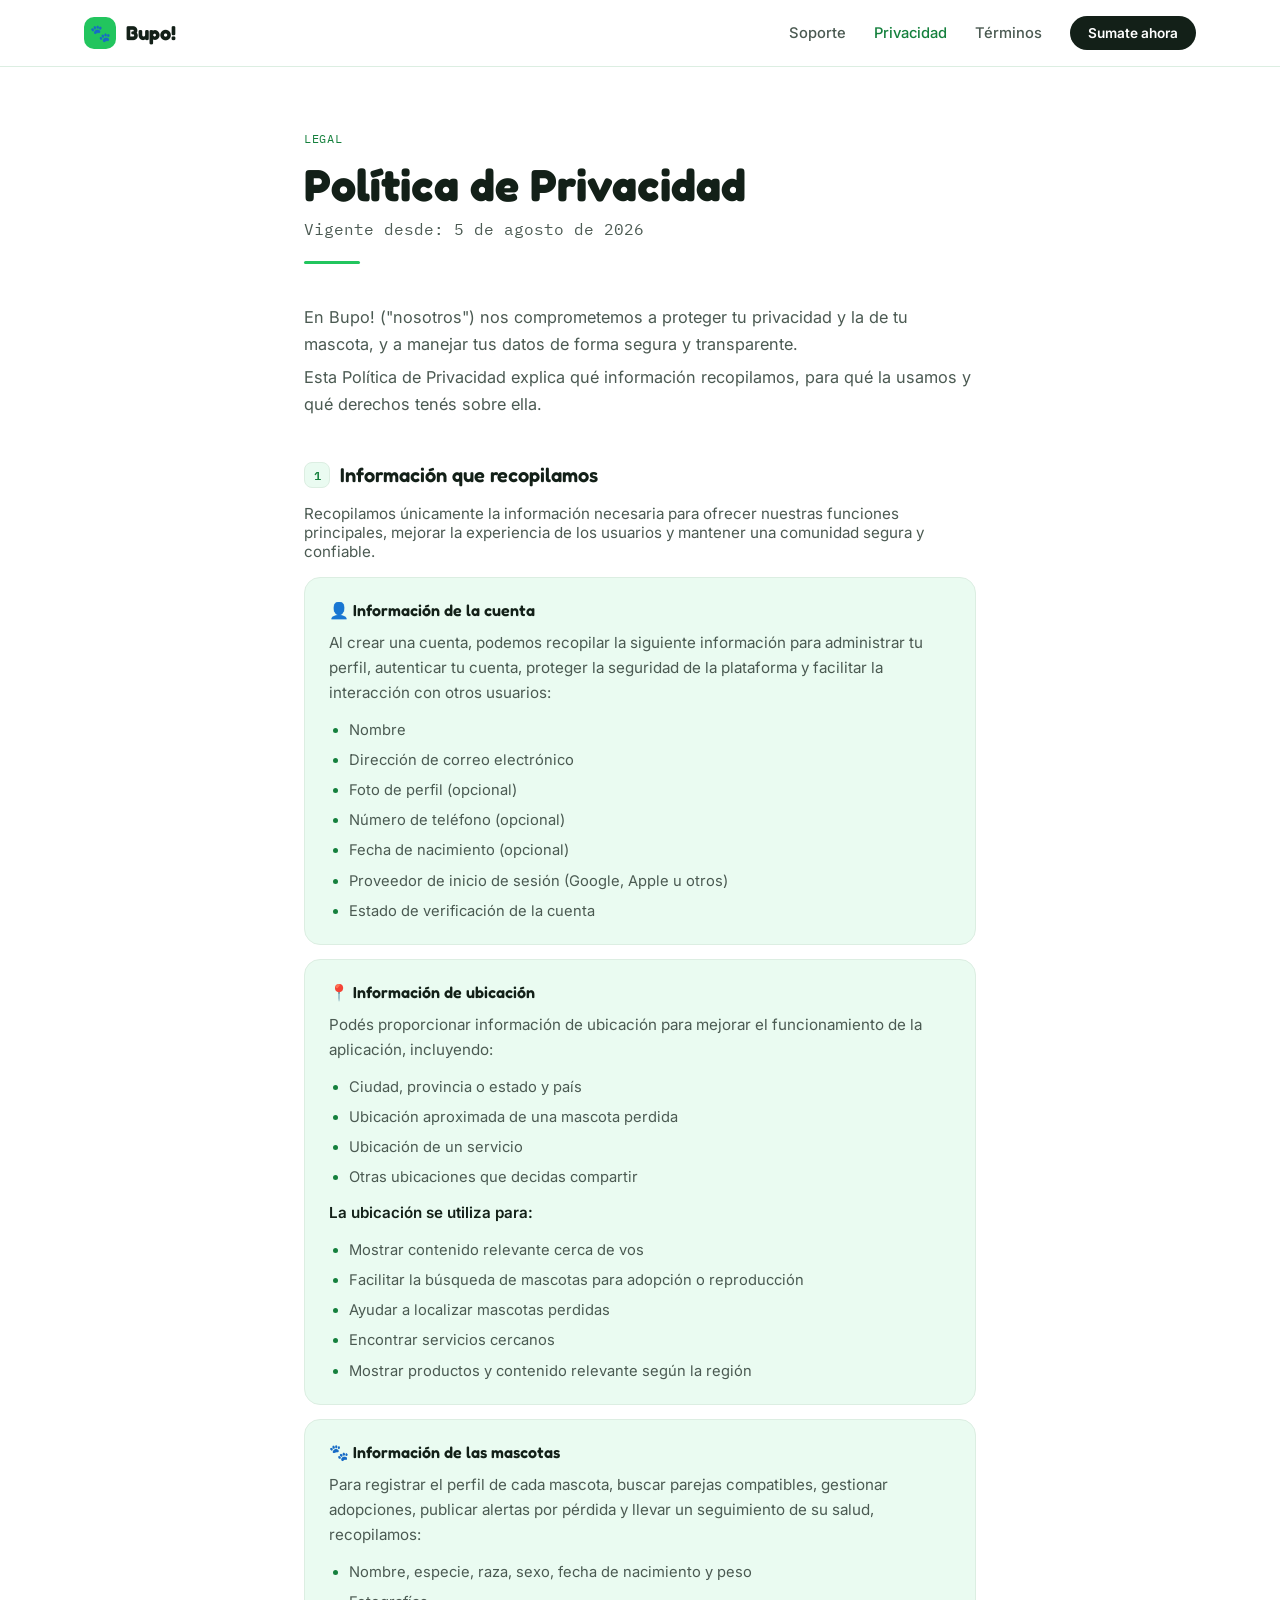
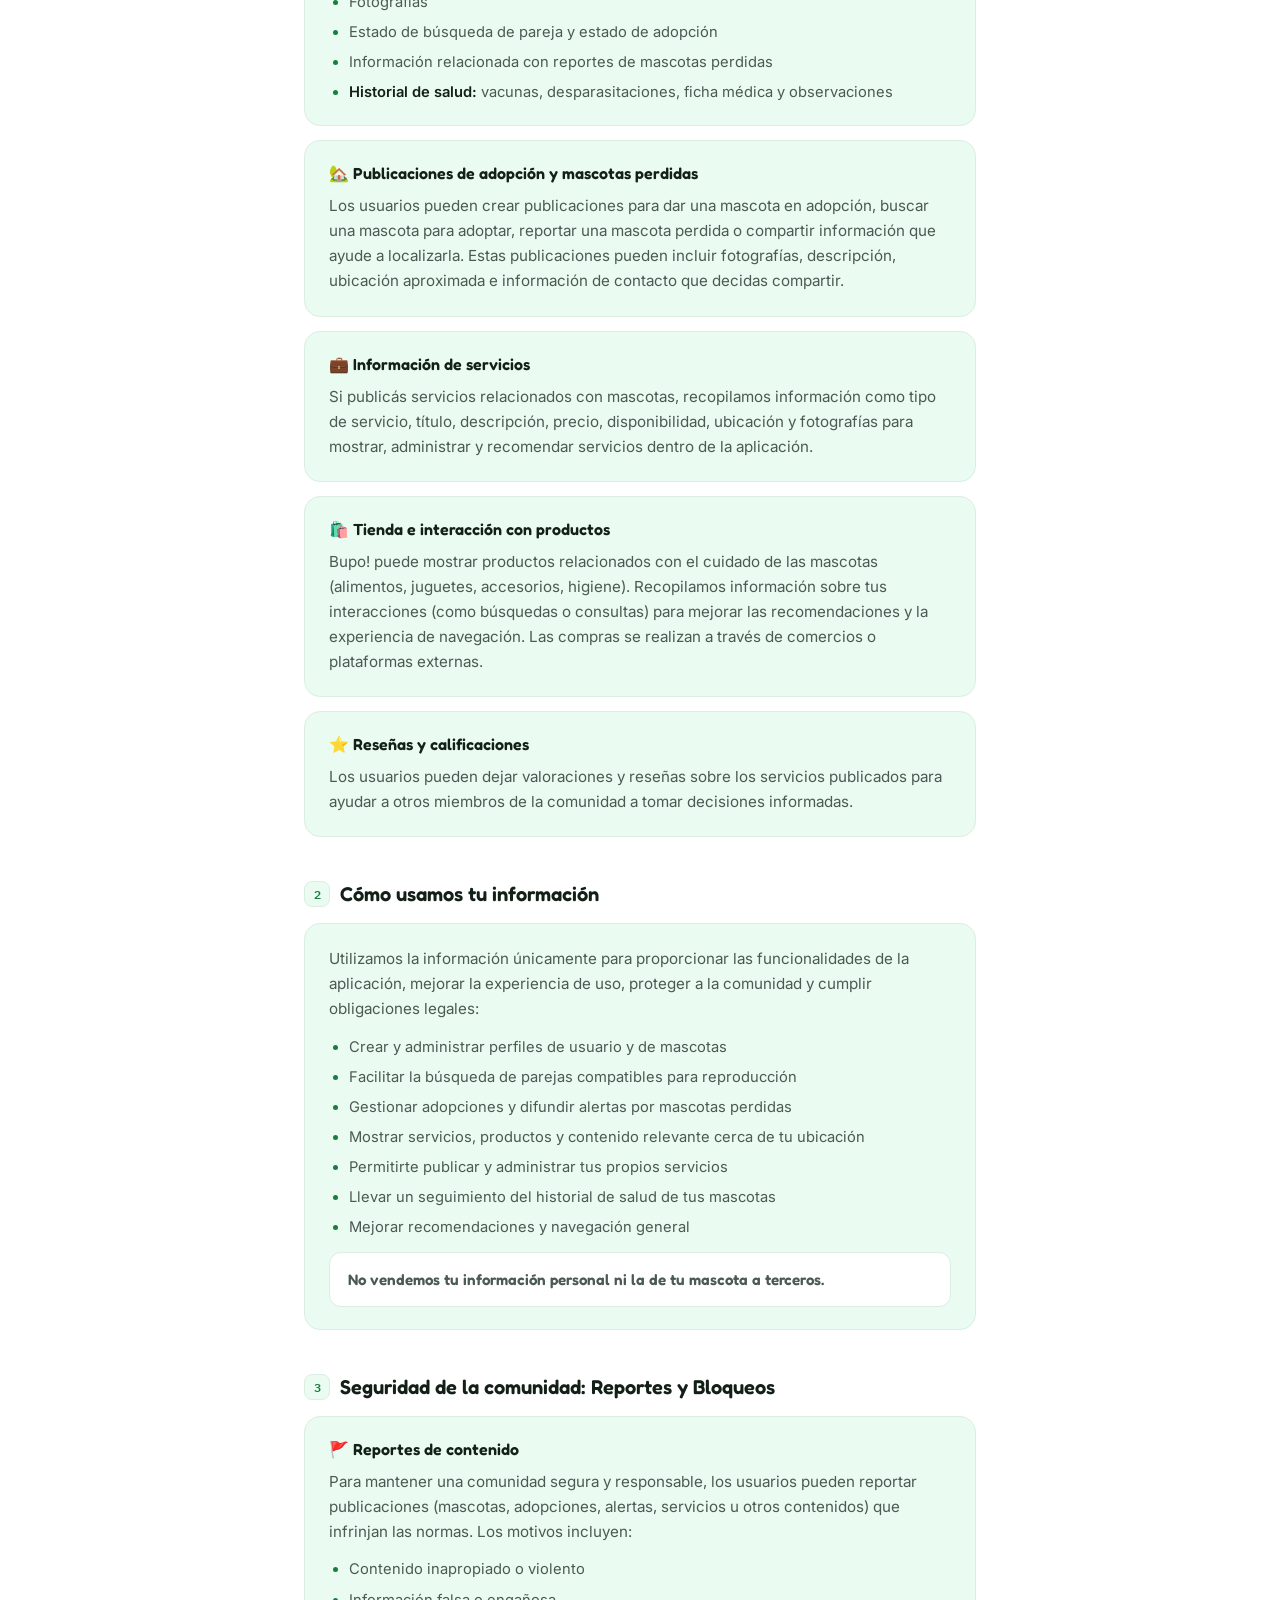
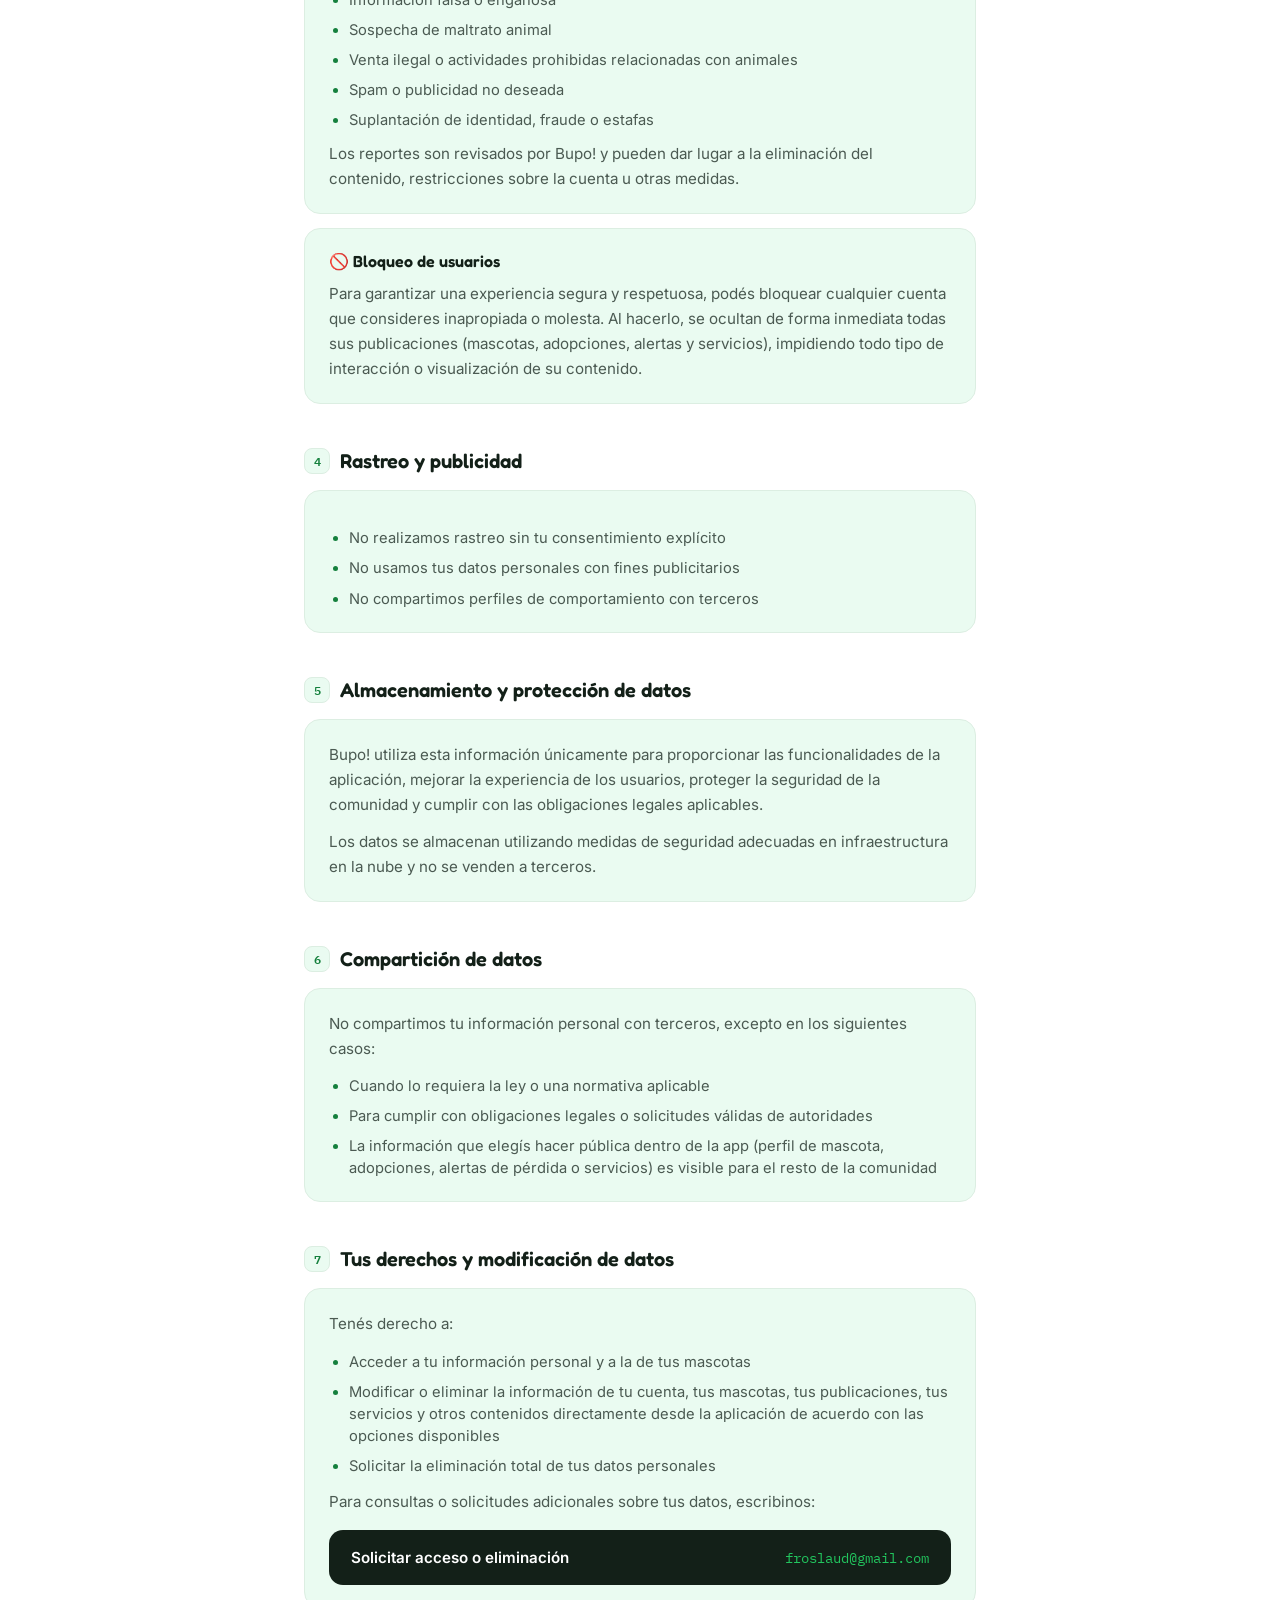
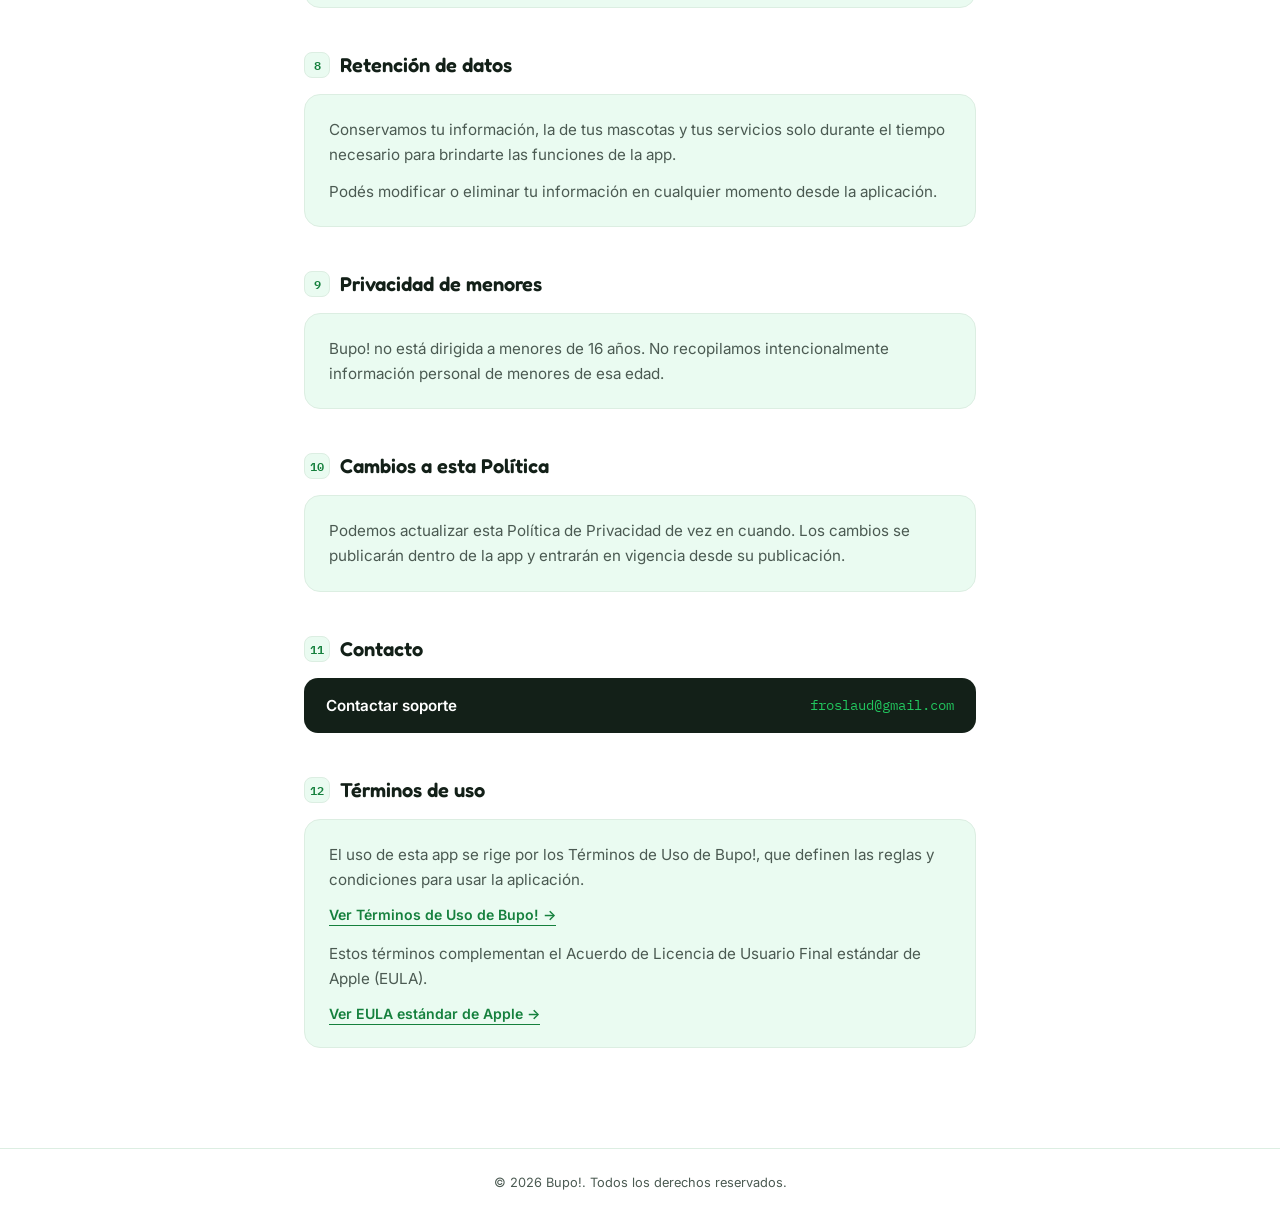
==== commit ab27c8d8: "Update privacy.html" ====
--- a/privacy.html
+++ b/privacy.html
@@ -532,9 +532,9 @@
                     <li>Solicitar la eliminación total de tus datos personales</li>
                 </ul>
                 <p style="margin-top: 12px;">Para consultas o solicitudes adicionales sobre tus datos, escribinos:</p>
-                <a href="mailto:soporte@bupoapp.com" class="contact-box">
+                <a href="mailto:froslaud@gmail.com" class="contact-box">
                     Solicitar acceso o eliminación
-                    <span>soporte@bupoapp.com</span>
+                    <span>froslaud@gmail.com</span>
                 </a>
             </div>
         </section>
@@ -566,9 +566,9 @@
 
         <section class="legal-section">
             <h2><span class="num">11</span>Contacto</h2>
-            <a href="mailto:soporte@bupoapp.com" class="contact-box">
+            <a href="mailto:froslaud@gmail.com" class="contact-box">
                 Contactar soporte
-                <span>soporte@bupoapp.com</span>
+                <span>froslaud@gmail.com</span>
             </a>
         </section>
 
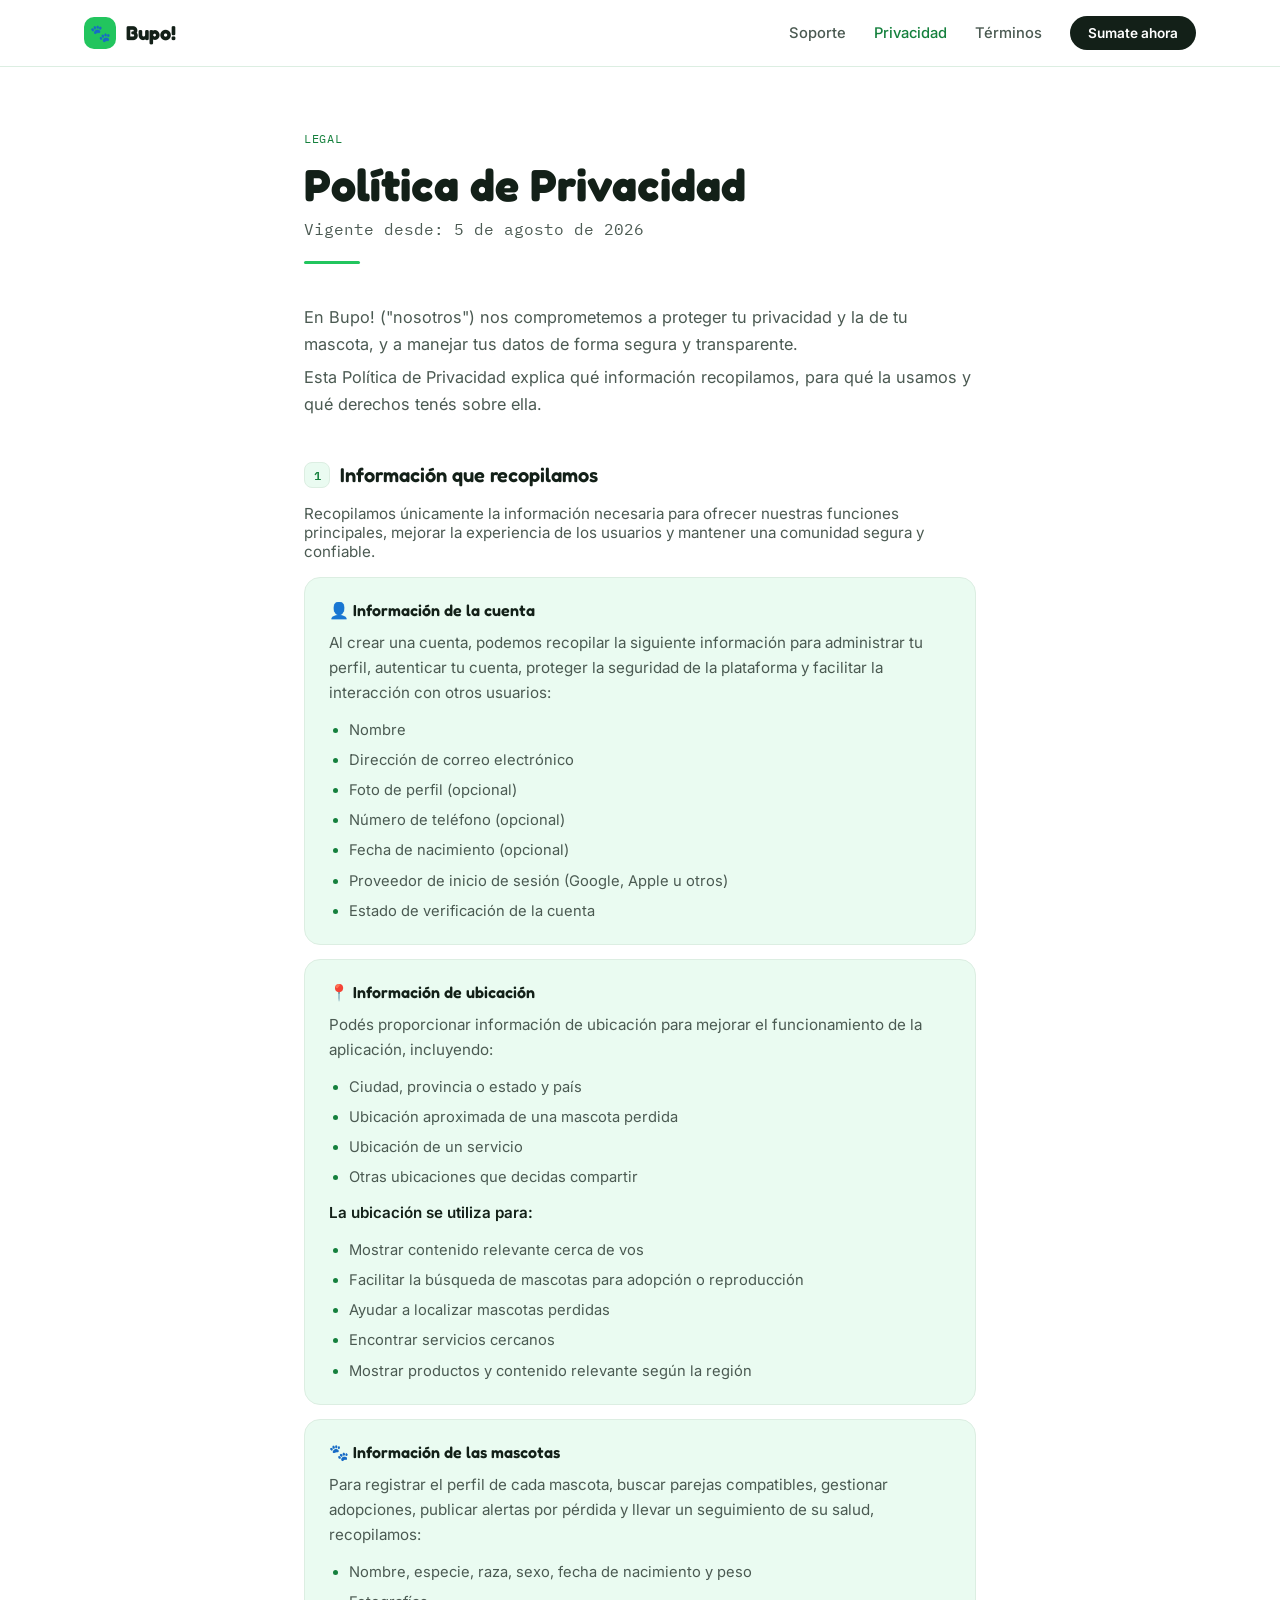
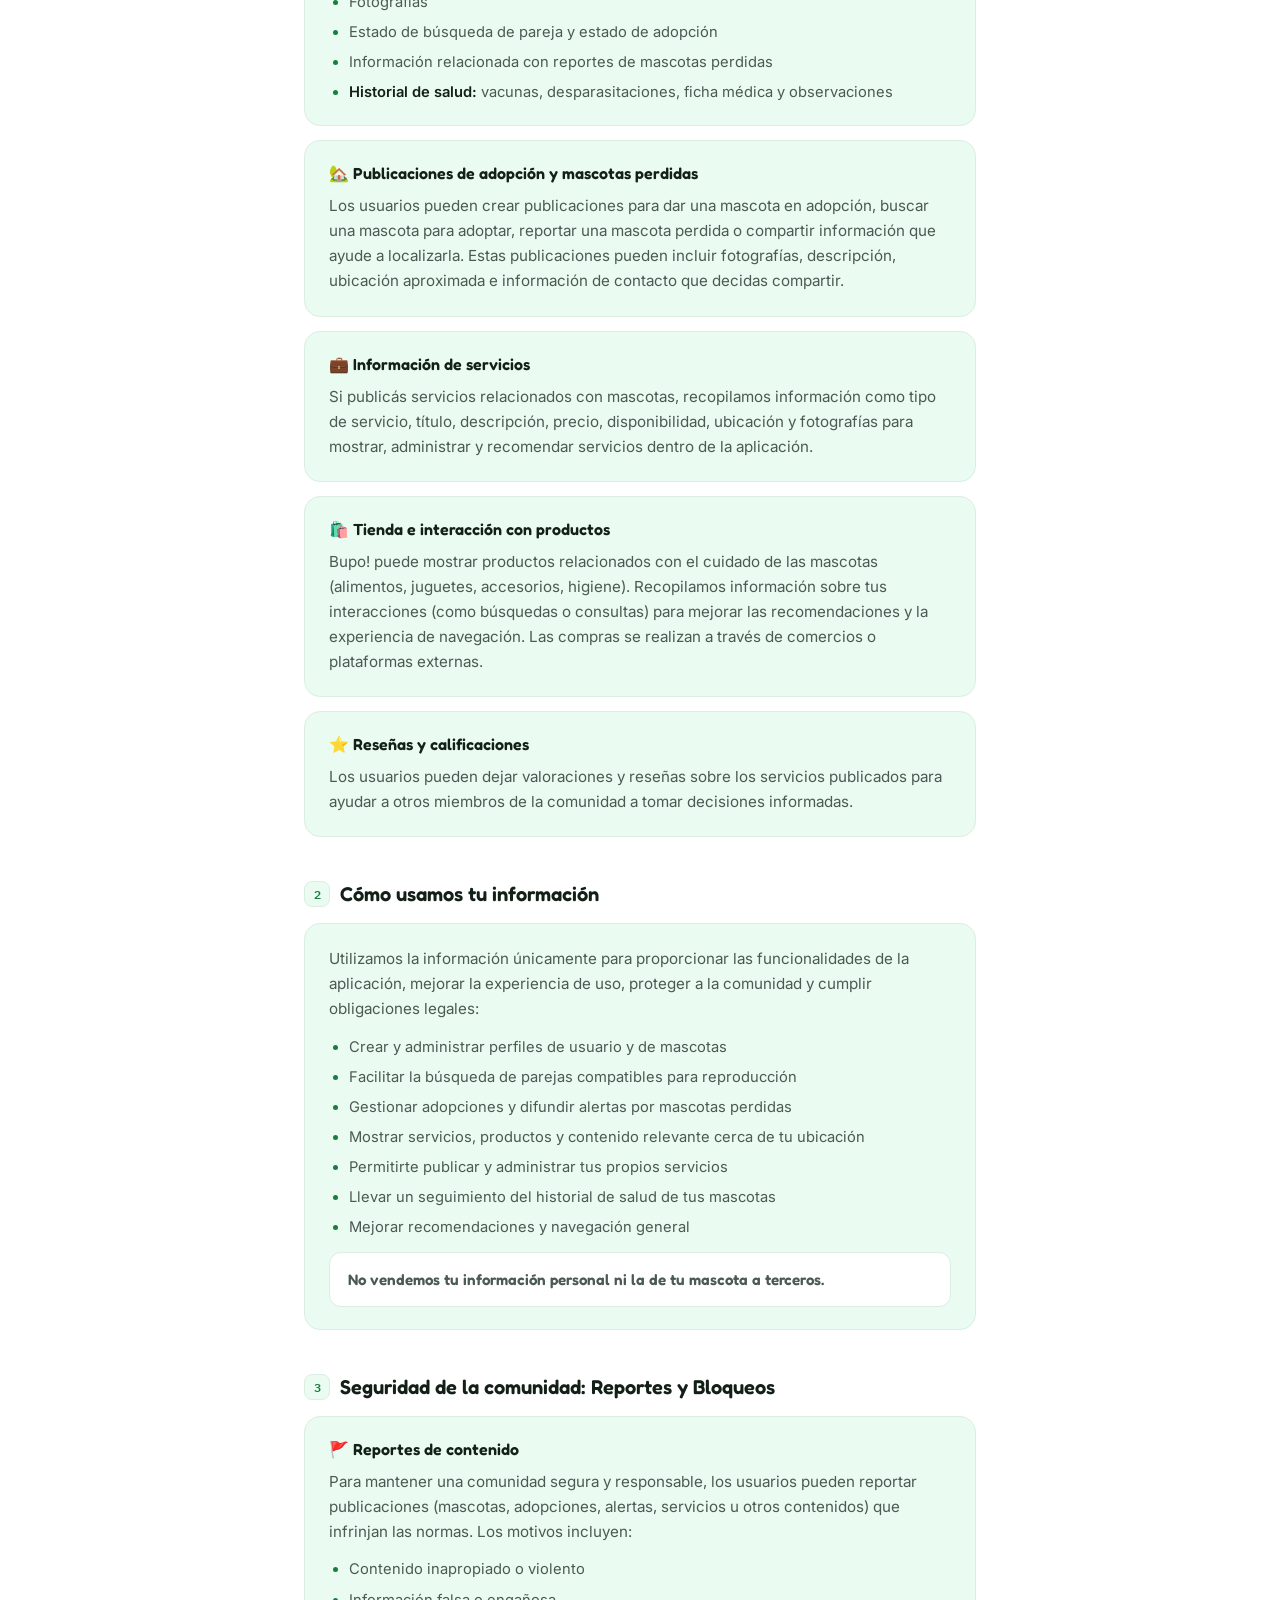
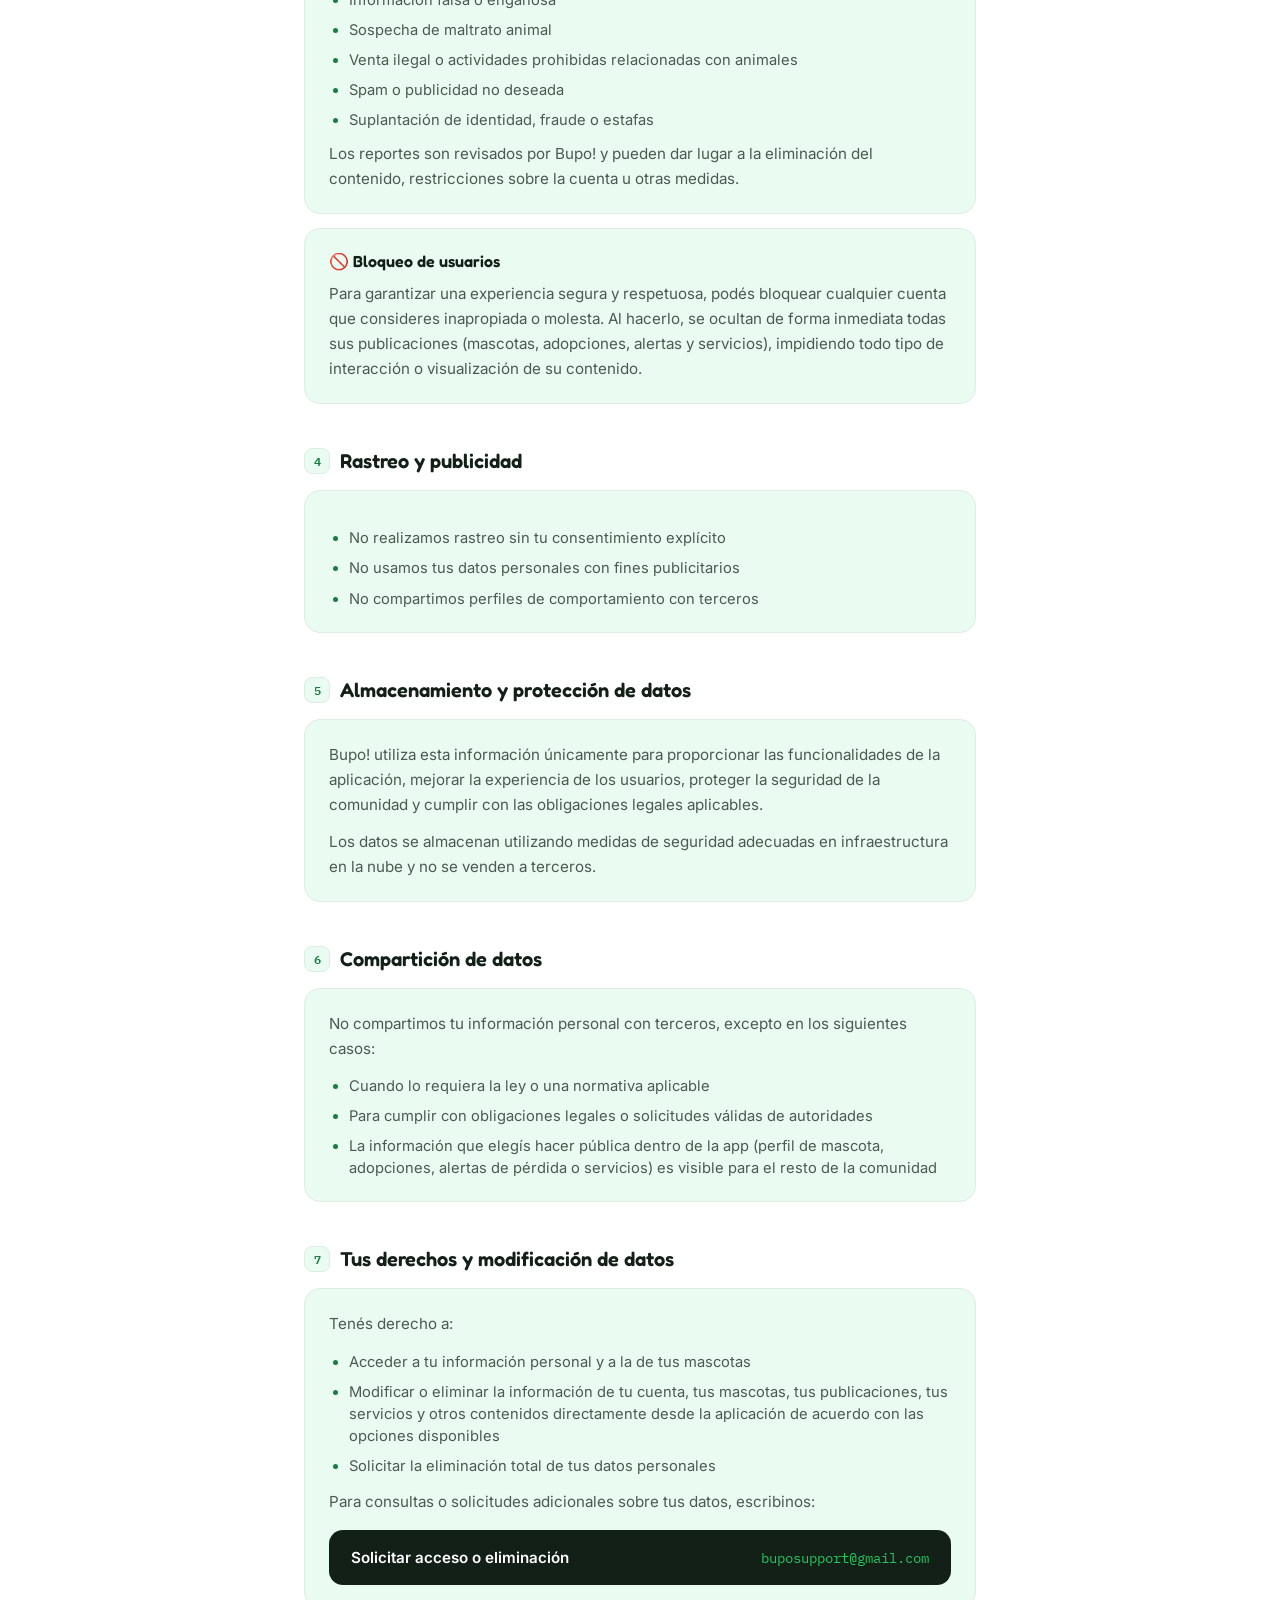
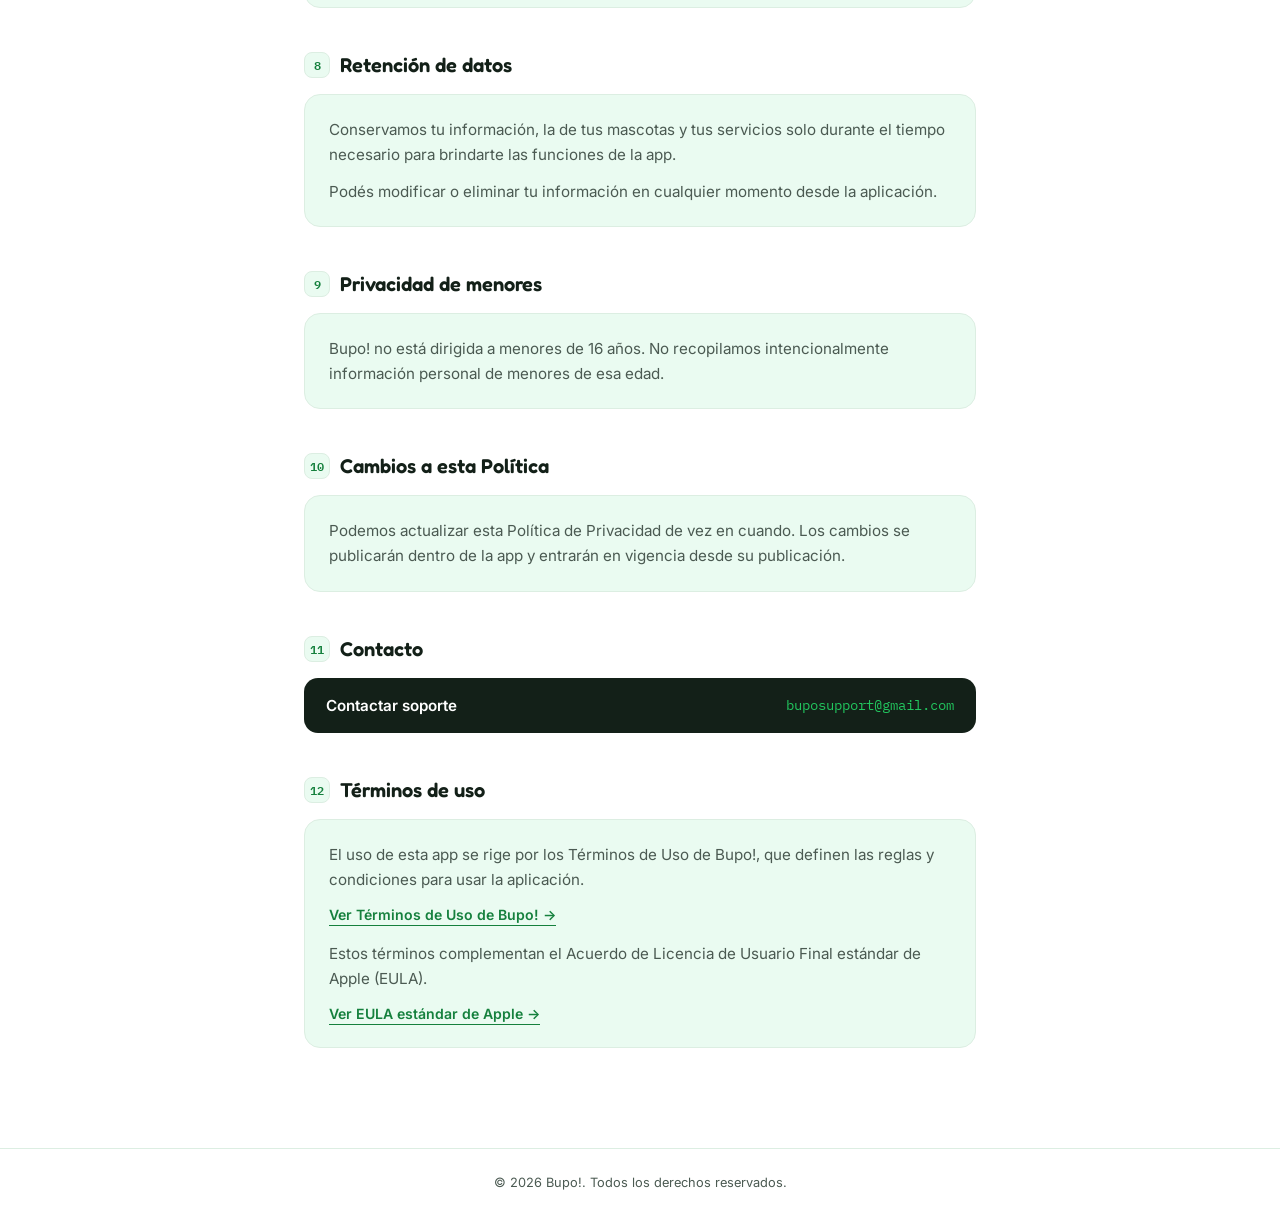
==== commit a9e9b164: "Update privacy.html" ====
--- a/privacy.html
+++ b/privacy.html
@@ -532,9 +532,9 @@
                     <li>Solicitar la eliminación total de tus datos personales</li>
                 </ul>
                 <p style="margin-top: 12px;">Para consultas o solicitudes adicionales sobre tus datos, escribinos:</p>
-                <a href="mailto:froslaud@gmail.com" class="contact-box">
+                <a href="mailto:buposupport@gmail.com" class="contact-box">
                     Solicitar acceso o eliminación
-                    <span>froslaud@gmail.com</span>
+                    <span>buposupport@gmail.com</span>
                 </a>
             </div>
         </section>
@@ -566,9 +566,9 @@
 
         <section class="legal-section">
             <h2><span class="num">11</span>Contacto</h2>
-            <a href="mailto:froslaud@gmail.com" class="contact-box">
+            <a href="mailto:buposupport@gmail.com" class="contact-box">
                 Contactar soporte
-                <span>froslaud@gmail.com</span>
+                <span>buposupport@gmail.com</span>
             </a>
         </section>
 
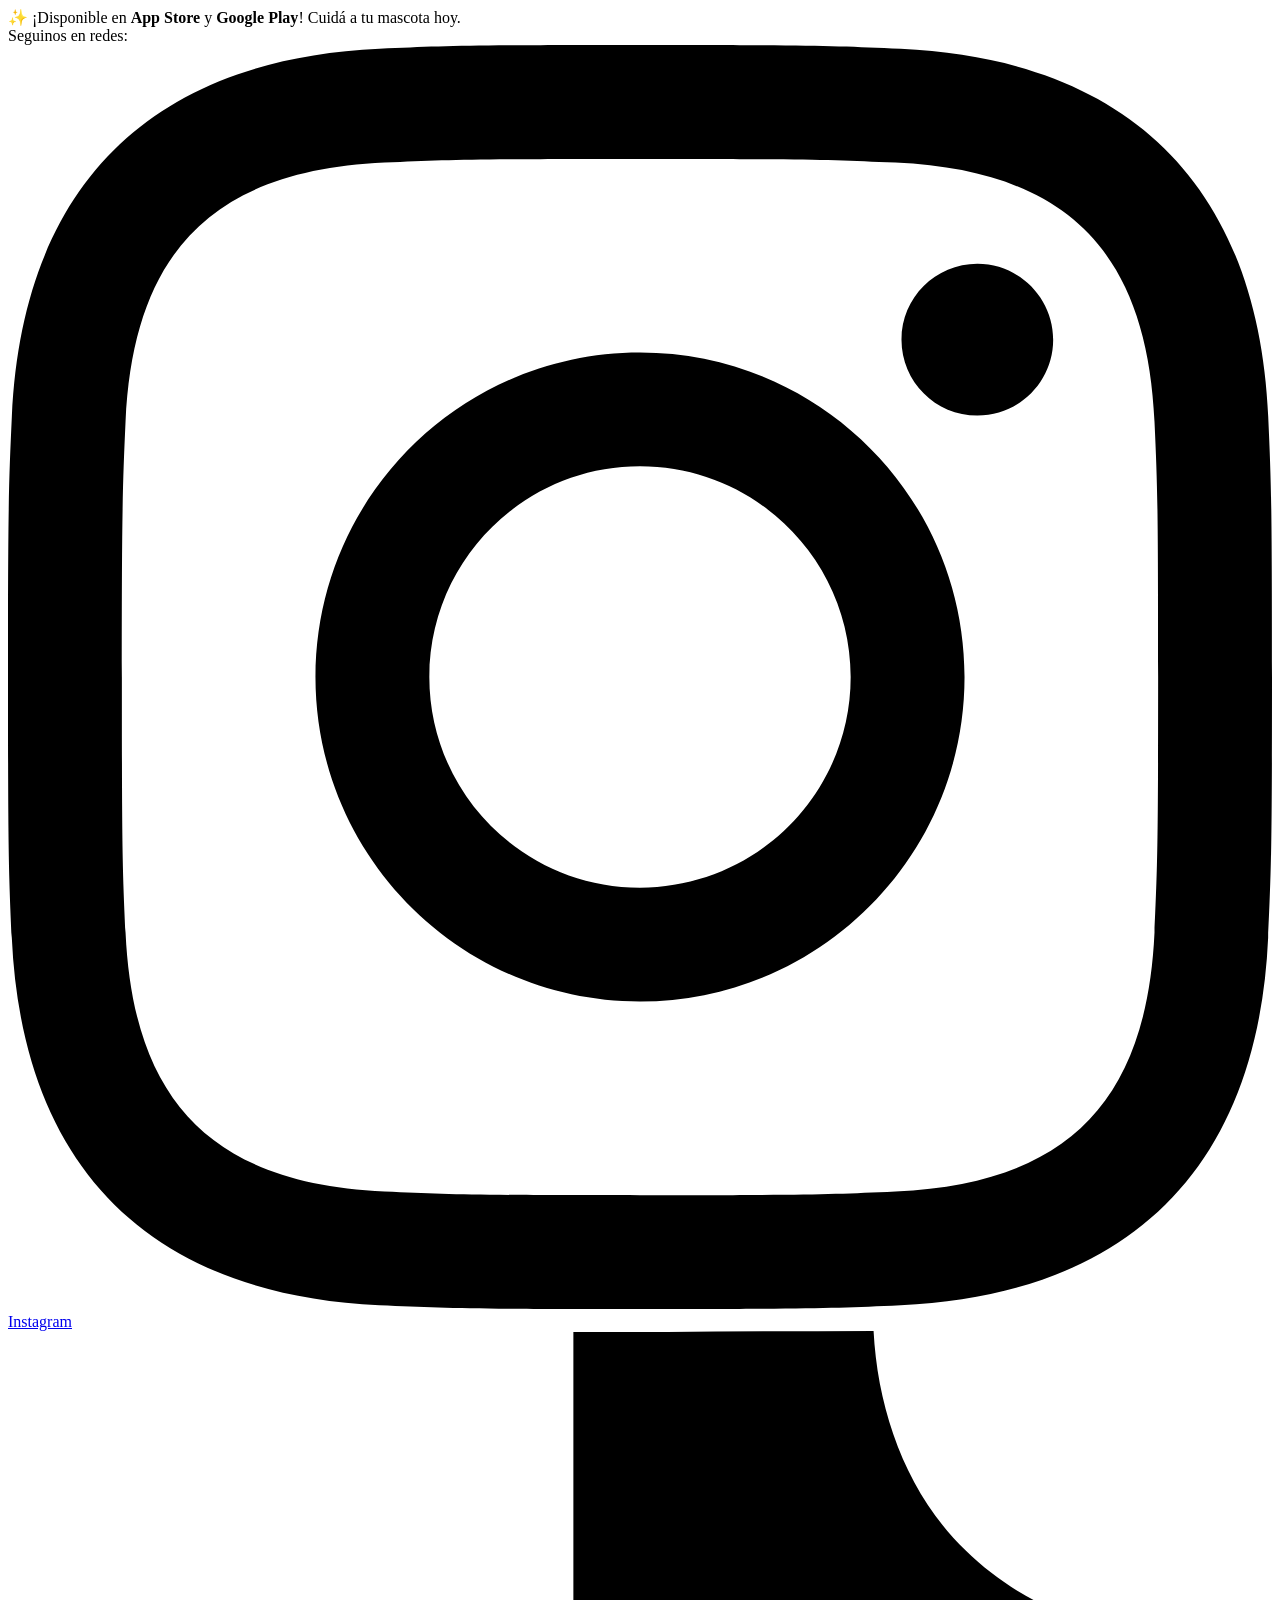
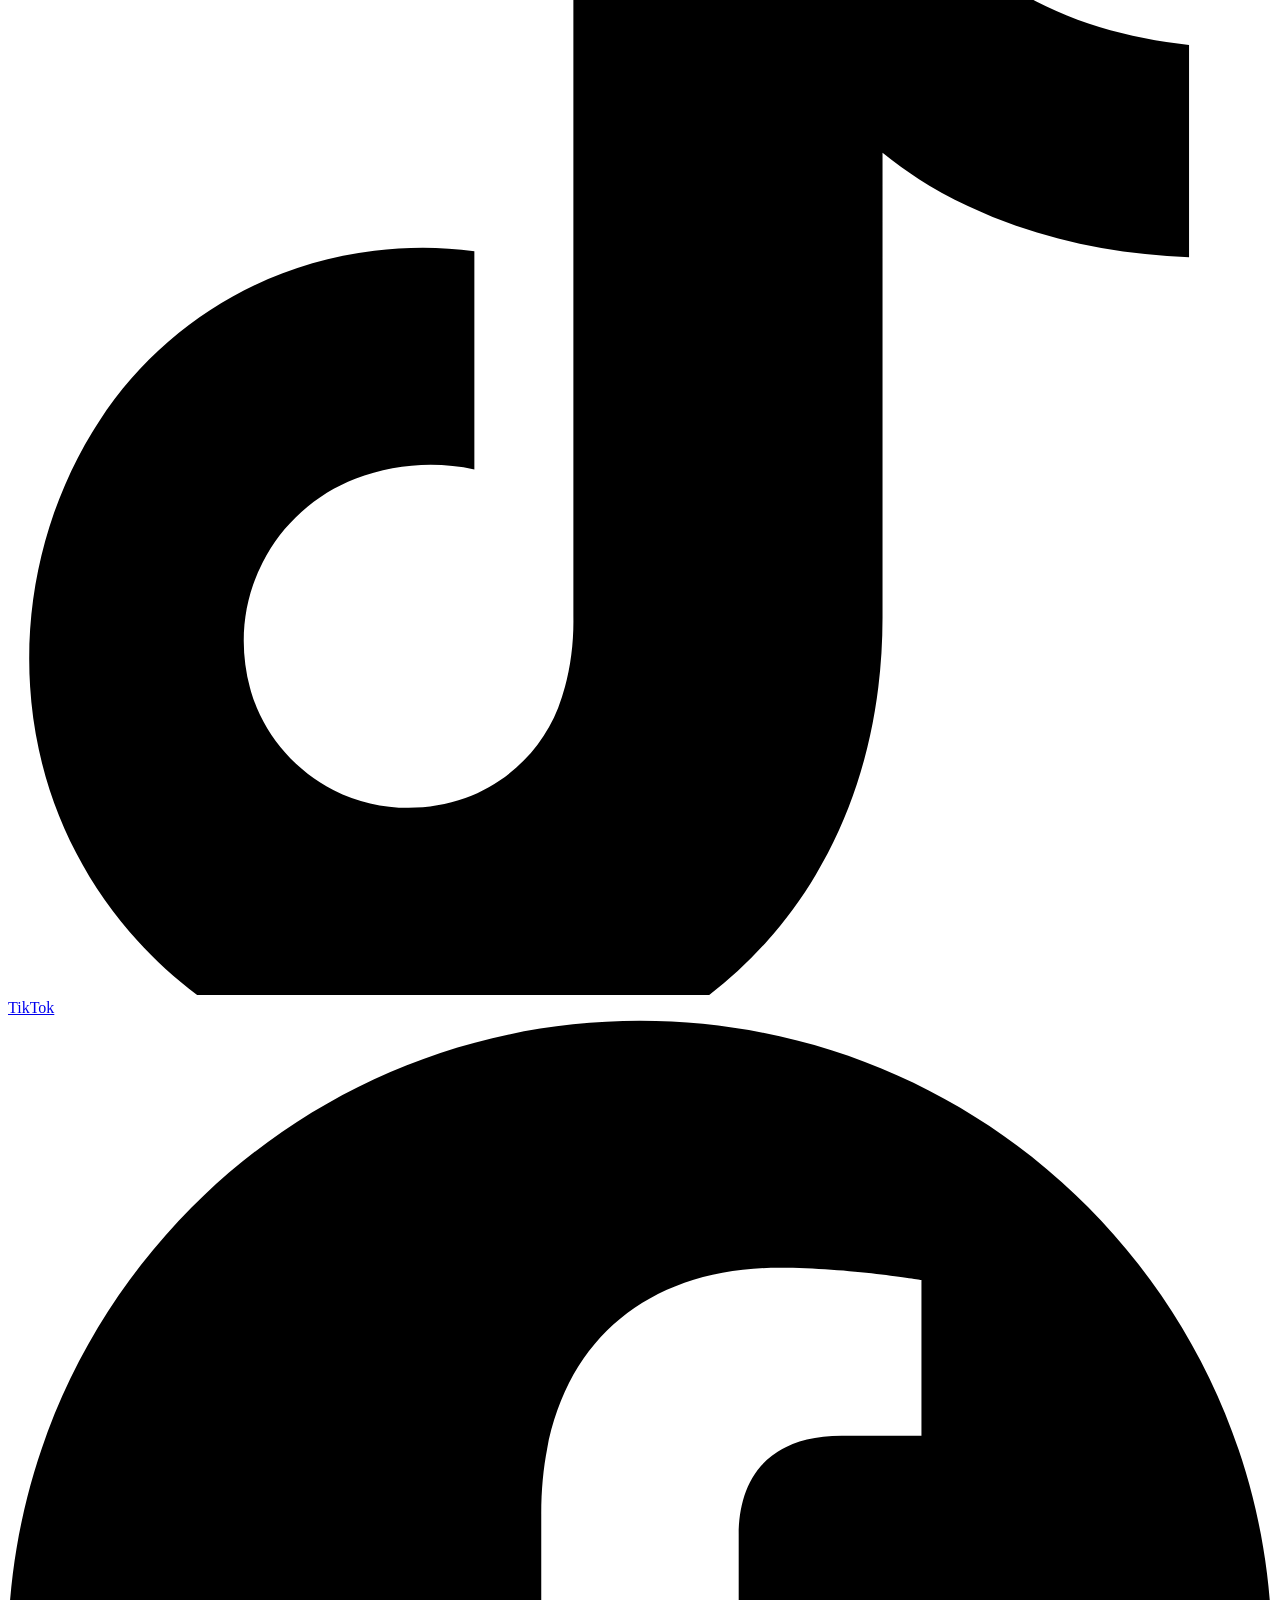
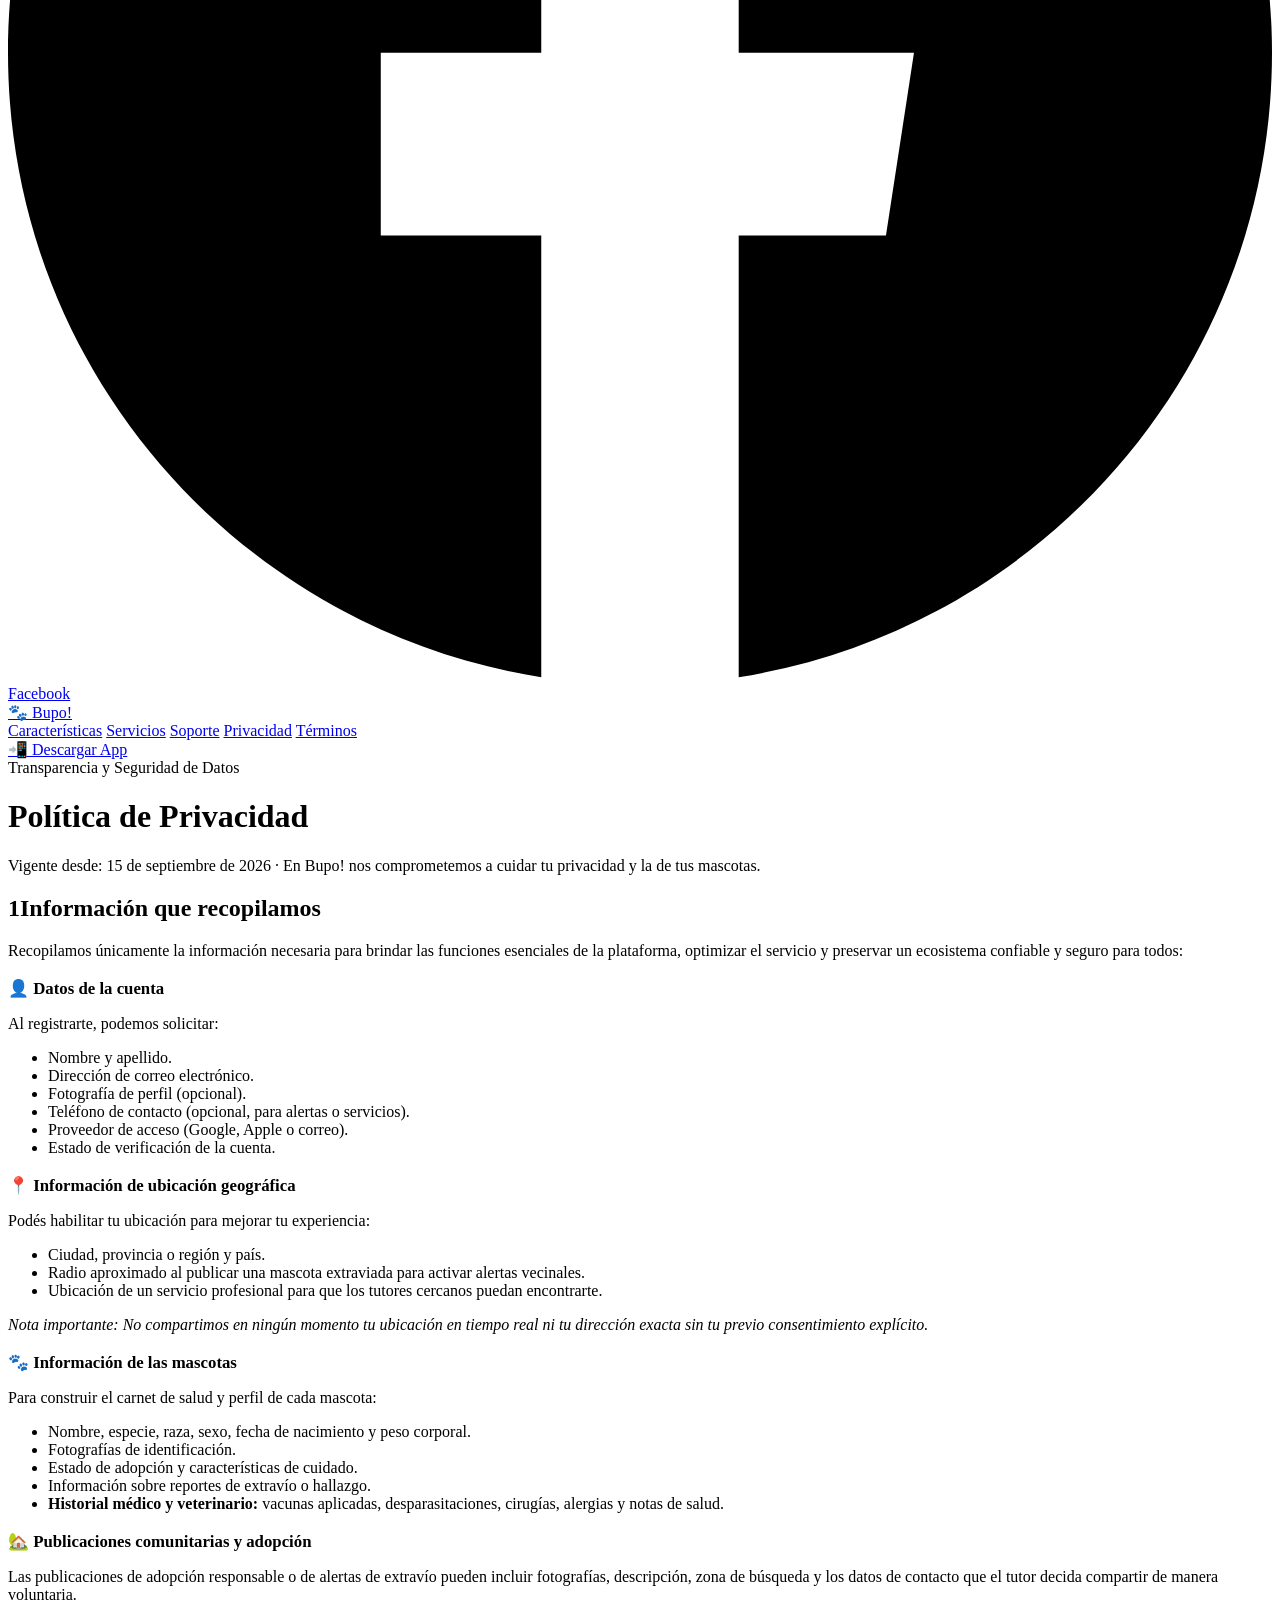
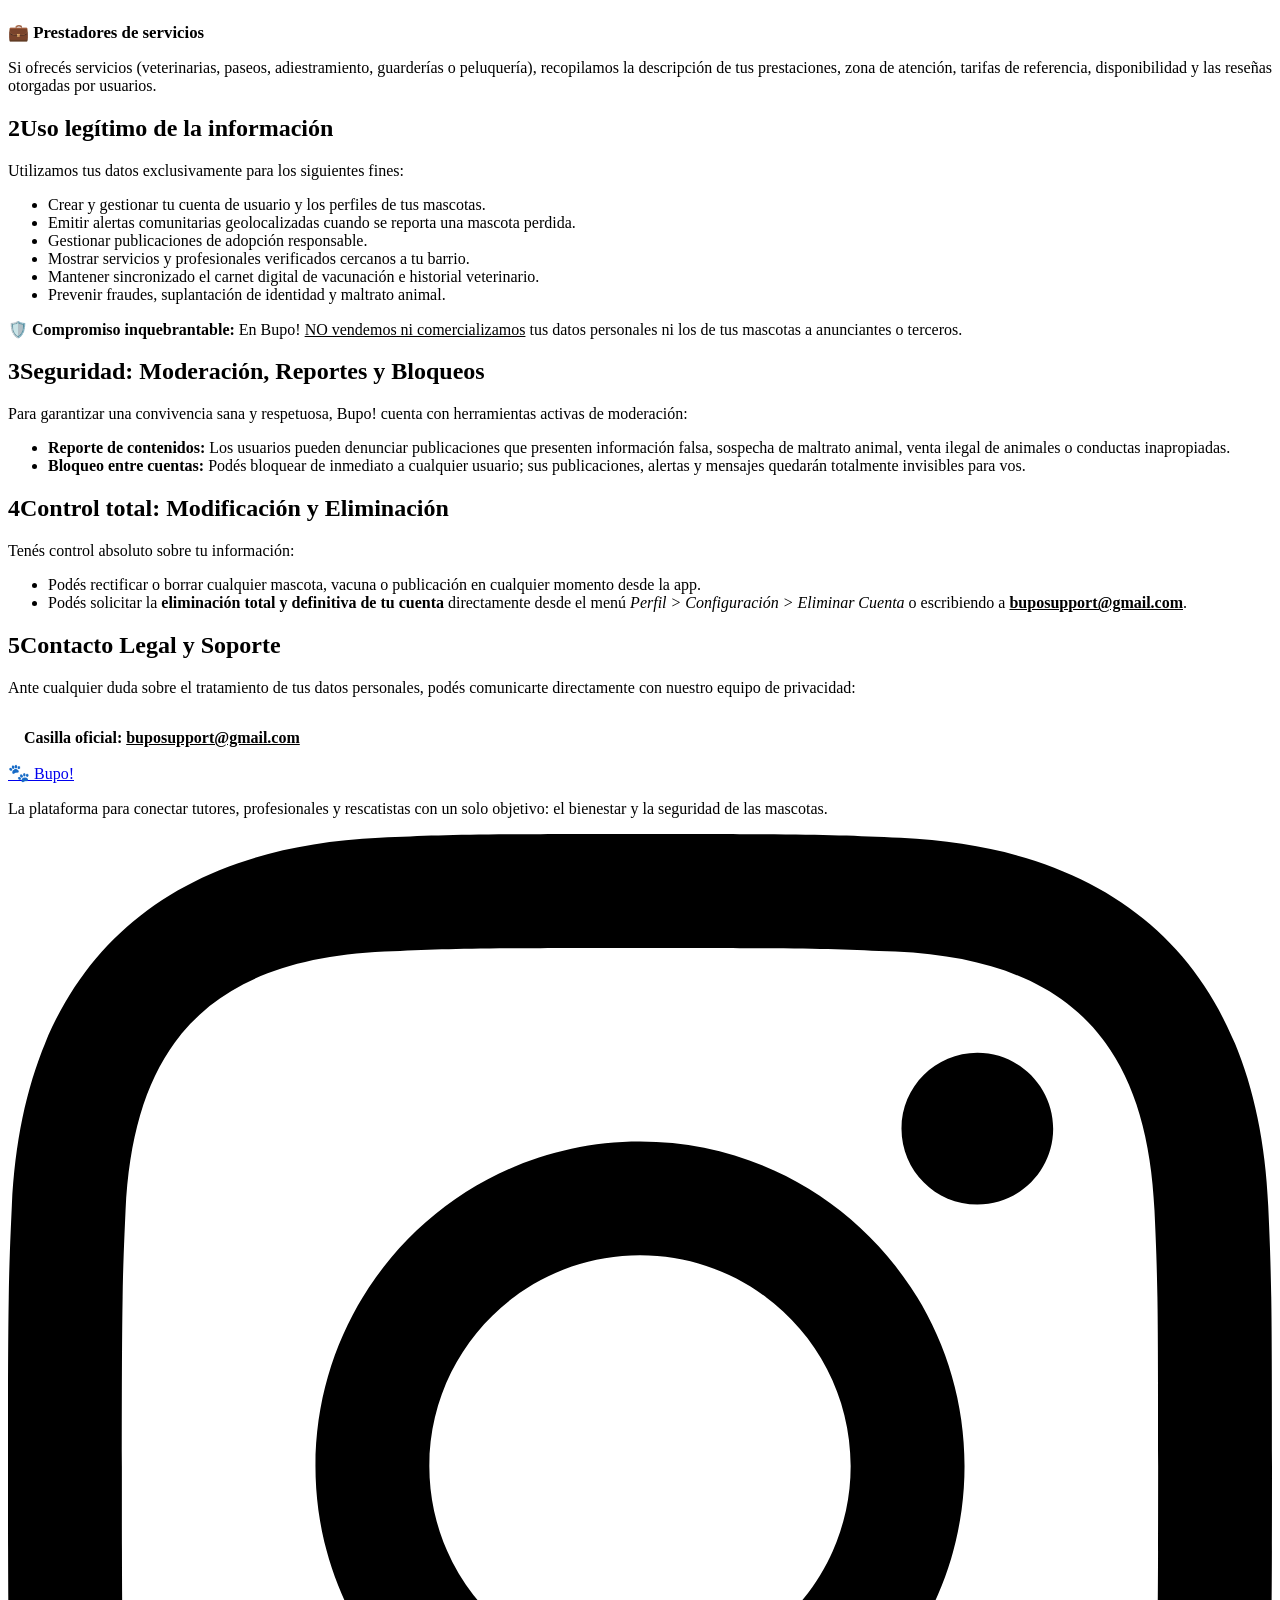
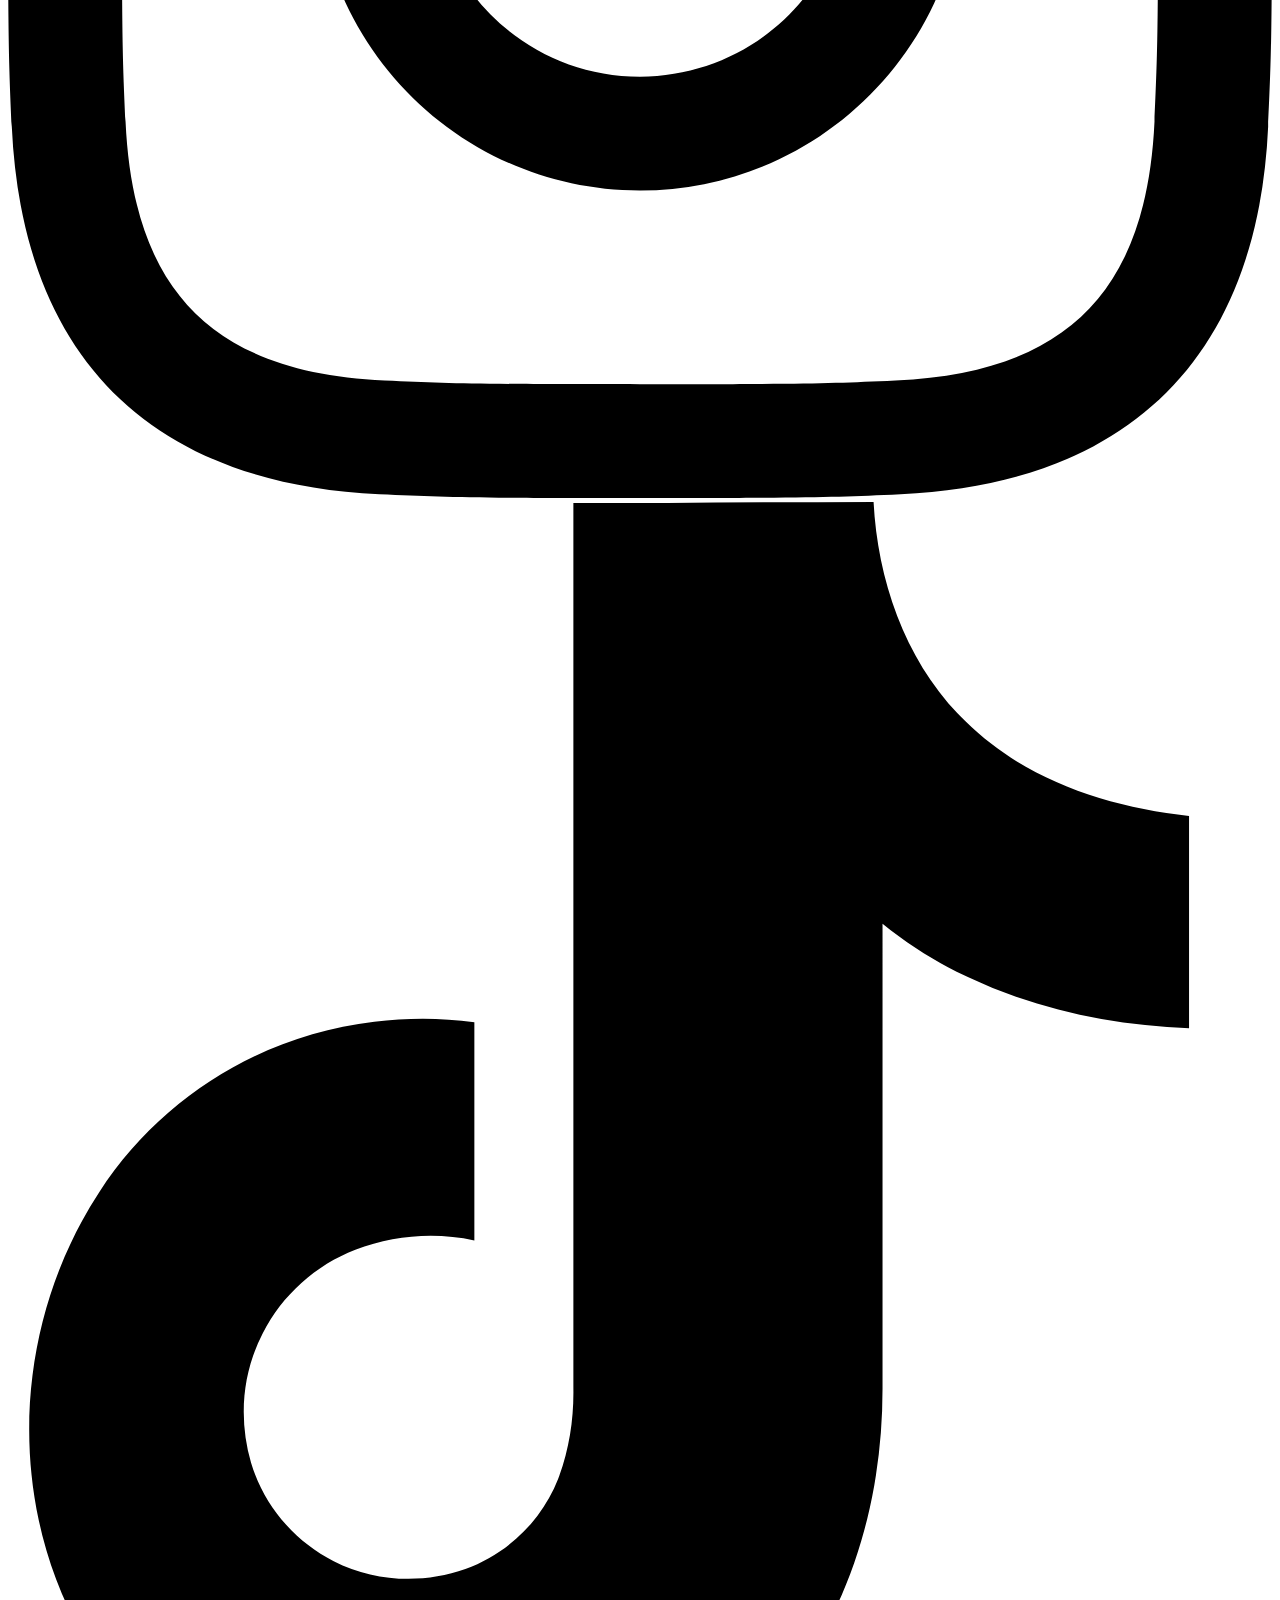
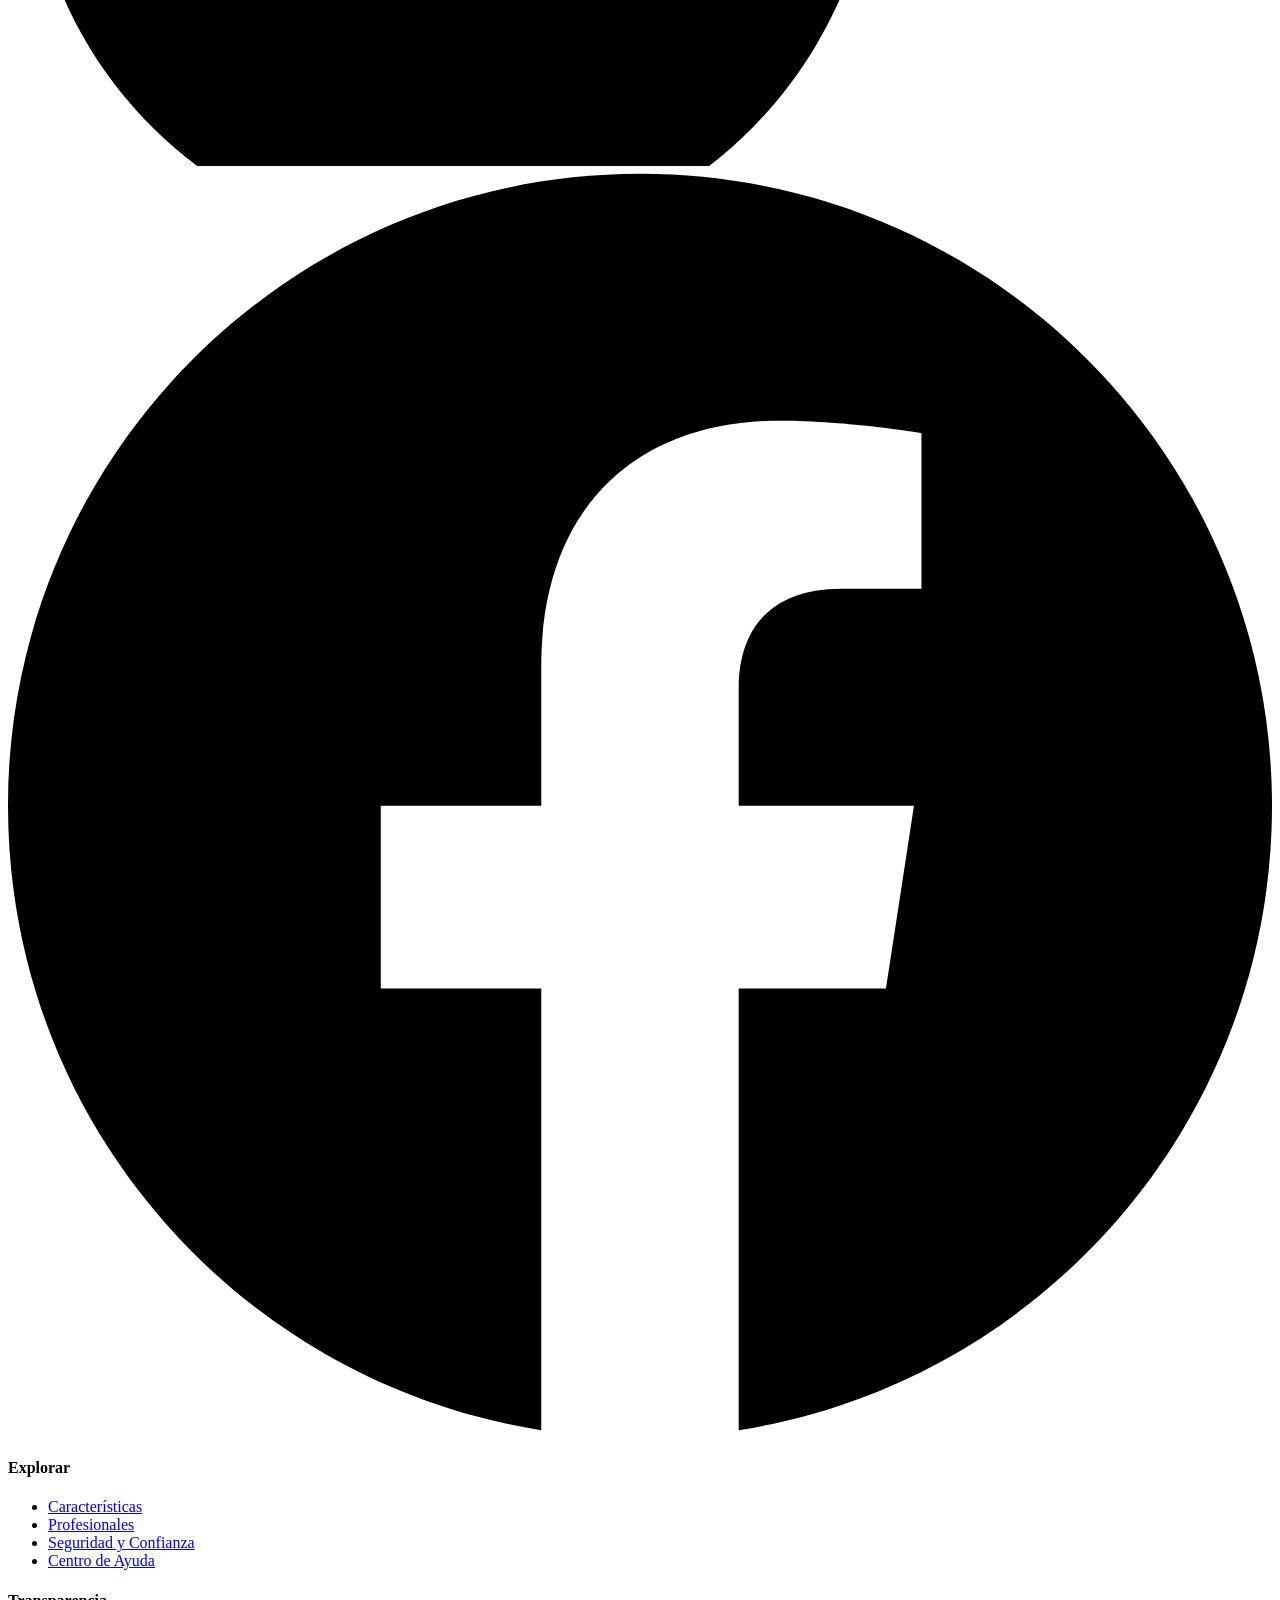
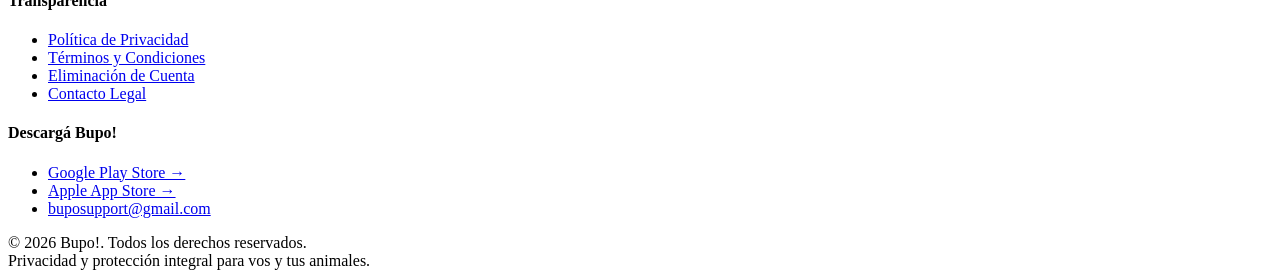
==== commit acb26df3: "Update privacy.html" ====
--- a/privacy.html
+++ b/privacy.html
@@ -4,592 +4,306 @@
 <head>
     <meta charset="UTF-8">
     <meta name="viewport" content="width=device-width, initial-scale=1.0">
-    <title>Política de Privacidad - Bupo!</title>
+    <title>Política de Privacidad — Bupo!</title>
+    <meta name="description"
+        content="Política de Privacidad de Bupo!. Conocé cómo cuidamos tus datos y los de tu mascota de manera segura, ética y transparente.">
+    <meta name="theme-color" content="#22C55E">
+
+    <!-- Google Fonts -->
     <link rel="preconnect" href="https://fonts.googleapis.com">
     <link rel="preconnect" href="https://fonts.gstatic.com" crossorigin>
     <link
-        href="https://fonts.googleapis.com/css2?family=Fredoka:wght@500;600;700&family=Inter:wght@400;500;600&family=IBM+Plex+Mono:wght@400;500&display=swap"
+        href="https://fonts.googleapis.com/css2?family=Fredoka:wght@500;600;700&family=Plus+Jakarta+Sans:wght@400;500;600;700;800&display=swap"
         rel="stylesheet">
-    <style>
-        :root {
-            --ink: #132018;
-            --ink-soft: #4B5A52;
-            --green: #22C55E;
-            --green-deep: #15803D;
-            --green-pale: #EAFBF1;
-            --coral: #FF7A59;
-            --white: #FFFFFF;
-            --line: #DCEEE2;
-            --mono: 'IBM Plex Mono', monospace;
-            --display: 'Fredoka', sans-serif;
-            --body: 'Inter', sans-serif;
-        }
-
-        * {
-            box-sizing: border-box;
-            margin: 0;
-            padding: 0;
-        }
-
-        html {
-            scroll-behavior: smooth;
-        }
-
-        body {
-            font-family: var(--body);
-            color: var(--ink);
-            background: var(--white);
-            -webkit-font-smoothing: antialiased;
-        }
-
-        a {
-            color: inherit;
-            text-decoration: none;
-        }
-
-        nav {
-            position: sticky;
-            top: 0;
-            z-index: 50;
-            background: rgba(255, 255, 255, .88);
-            backdrop-filter: blur(10px);
-            border-bottom: 1px solid var(--line);
-        }
-
-        .nav-container {
-            max-width: 1160px;
-            margin: 0 auto;
-            display: flex;
-            align-items: center;
-            justify-content: space-between;
-            padding: 16px 24px;
-        }
-
-        .logo {
-            display: flex;
-            align-items: center;
-            gap: 10px;
-            font-family: var(--display);
-            font-weight: 700;
-            font-size: 1.25rem;
-        }
-
-        .logo-mark {
-            width: 32px;
-            height: 32px;
-            border-radius: 10px;
-            background: var(--green);
-            display: flex;
-            align-items: center;
-            justify-content: center;
-            font-size: 1.05rem;
-        }
-
-        .nav-links {
-            display: flex;
-            align-items: center;
-            gap: 28px;
-        }
-
-        .nav-links a {
-            font-size: .92rem;
-            color: var(--ink-soft);
-            font-weight: 500;
-            transition: color .15s ease;
-        }
-
-        .nav-links a:hover {
-            color: var(--green-deep);
-        }
-
-        .nav-links a.active {
-            color: var(--green-deep);
-        }
-
-        .nav-cta {
-            background: var(--ink);
-            color: var(--white) !important;
-            padding: 9px 18px;
-            border-radius: 100px;
-            font-size: .85rem !important;
-            font-weight: 600 !important;
-        }
-
-        .nav-cta:hover {
-            background: var(--green-deep) !important;
-        }
-
-        .legal-wrapper {
-            max-width: 720px;
-            margin: 0 auto;
-            padding: 64px 24px 100px;
-        }
-
-        .legal-header {
-            margin-bottom: 40px;
-        }
-
-        .legal-header .kicker {
-            font-family: var(--mono);
-            font-size: .75rem;
-            letter-spacing: .06em;
-            color: var(--green-deep);
-            text-transform: uppercase;
-            display: block;
-            margin-bottom: 14px;
-        }
-
-        .legal-header h1 {
-            font-family: var(--display);
-            font-weight: 700;
-            font-size: clamp(2.1rem, 4vw, 2.8rem);
-            line-height: 1.1;
-        }
-
-        .effective-date {
-            color: var(--ink-soft);
-            font-size: 1rem;
-            margin-top: 10px;
-            font-family: var(--mono);
-        }
-
-        .header-line {
-            height: 3px;
-            width: 56px;
-            background: var(--green);
-            border-radius: 100px;
-            margin-top: 22px;
-        }
-
-        .intro-text {
-            color: var(--ink-soft);
-            font-size: 1.02rem;
-            line-height: 1.65;
-            margin-bottom: 6px;
-        }
-
-        .legal-section {
-            margin-top: 44px;
-        }
-
-        .legal-section>h2 {
-            font-family: var(--display);
-            font-weight: 600;
-            font-size: 1.25rem;
-            margin-bottom: 16px;
-            display: flex;
-            align-items: center;
-            gap: 10px;
-        }
-
-        .legal-section>h2 .num {
-            font-family: var(--mono);
-            font-size: .78rem;
-            color: var(--green-deep);
-            background: var(--green-pale);
-            border: 1px solid var(--line);
-            width: 26px;
-            height: 26px;
-            border-radius: 8px;
-            display: flex;
-            align-items: center;
-            justify-content: center;
-            flex-shrink: 0;
-        }
-
-        .legal-section>p.lead {
-            color: var(--ink-soft);
-            font-size: .95rem;
-            margin-bottom: 16px;
-        }
-
-        .info-card {
-            background: var(--green-pale);
-            border: 1px solid var(--line);
-            border-radius: 16px;
-            padding: 22px 24px;
-        }
-
-        .info-card+.info-card {
-            margin-top: 14px;
-        }
-
-        .info-card h3 {
-            font-family: var(--display);
-            font-weight: 600;
-            font-size: 1rem;
-            margin-bottom: 10px;
-            display: flex;
-            align-items: center;
-            gap: 8px;
-        }
-
-        .info-card p {
-            color: var(--ink-soft);
-            font-size: .95rem;
-            line-height: 1.65;
-        }
-
-        .info-card p+p {
-            margin-top: 12px;
-        }
-
-        .info-card ul {
-            margin-top: 14px;
-            padding-left: 20px;
-            display: flex;
-            flex-direction: column;
-            gap: 8px;
-        }
-
-        .info-card li {
-            color: var(--ink-soft);
-            font-size: .92rem;
-            line-height: 1.5;
-        }
-
-        .info-card li::marker {
-            color: var(--green-deep);
-        }
-
-        .info-card strong {
-            color: var(--ink);
-            font-weight: 600;
-        }
-
-        .contact-box {
-            display: flex;
-            align-items: center;
-            justify-content: space-between;
-            background: var(--ink);
-            color: var(--white);
-            border-radius: 14px;
-            padding: 18px 22px;
-            font-weight: 600;
-            font-size: .95rem;
-            transition: background .15s ease, transform .15s ease;
-            margin-top: 16px;
-        }
-
-        .contact-box span {
-            font-family: var(--mono);
-            font-weight: 400;
-            font-size: .85rem;
-            color: var(--green);
-        }
-
-        .contact-box:hover {
-            background: var(--green-deep);
-            transform: translateY(-2px);
-        }
-
-        .highlight-box {
-            font-family: var(--display);
-            font-weight: 600;
-            font-size: 1.02rem;
-            color: var(--green-deep);
-            background: var(--white);
-            border: 1px solid var(--line);
-            border-radius: 12px;
-            padding: 14px 18px;
-            margin-top: 14px;
-        }
-
-        .eula-link {
-            display: inline-flex;
-            align-items: center;
-            gap: 6px;
-            margin-top: 14px;
-            font-size: .88rem;
-            font-weight: 600;
-            color: var(--green-deep);
-            border-bottom: 1px solid var(--green-deep);
-            padding-bottom: 2px;
-        }
-
-        .eula-link:hover {
-            color: var(--ink);
-        }
-
-        footer {
-            padding: 26px 24px;
-            text-align: center;
-            font-size: .8rem;
-            color: var(--ink-soft);
-            border-top: 1px solid var(--line);
-        }
-
-        @media (max-width:880px) {
-            .nav-links {
-                display: none;
-            }
-        }
-    </style>
+
+    <!-- Master Stylesheet -->
+    <link rel="stylesheet" href="style.css">
 </head>
 
 <body>
 
-    <nav>
+    <!-- TOPBAR CON REDES Y TIENDAS -->
+    <aside class="topbar" aria-label="Aviso y Redes">
+        <div class="topbar-container">
+            <div class="topbar-badge">
+                <span class="sparkle">✨</span>
+                <span>¡Disponible en <strong>App Store</strong> y <strong>Google Play</strong>! Cuidá a tu mascota
+                    hoy.</span>
+            </div>
+            <div class="topbar-socials">
+                <span>Seguinos en redes:</span>
+                <a href="https://www.instagram.com/boopopet?stkn=MXNvcjJ0OHd4ZGh4bw==" target="_blank"
+                    rel="noopener noreferrer" class="social-link" title="Instagram @boopopet">
+                    <svg viewBox="0 0 24 24">
+                        <path
+                            d="M12 2.163c3.204 0 3.584.012 4.85.07 3.252.148 4.771 1.691 4.919 4.919.058 1.265.069 1.645.069 4.849 0 3.205-.012 3.584-.069 4.849-.149 3.225-1.664 4.771-4.919 4.919-1.266.058-1.644.07-4.85.07-3.204 0-3.584-.012-4.849-.07-3.26-.149-4.771-1.699-4.919-4.92-.058-1.265-.07-1.644-.07-4.849 0-3.204.013-3.583.07-4.849.149-3.227 1.664-4.771 4.919-4.919 1.266-.057 1.645-.069 4.849-.069zm0-2.163c-3.259 0-3.667.014-4.947.072-4.358.2-6.78 2.618-6.98 6.98-.059 1.281-.073 1.689-.073 4.948 0 3.259.014 3.668.072 4.948.2 4.358 2.618 6.78 6.98 6.98 1.281.058 1.689.072 4.948.072 3.259 0 3.668-.014 4.948-.072 4.354-.2 6.782-2.618 6.979-6.98.059-1.28.073-1.689.073-4.948 0-3.259-.014-3.667-.072-4.947-.196-4.354-2.617-6.78-6.979-6.98-1.281-.059-1.69-.073-4.949-.073zm0 5.838c-3.403 0-6.162 2.759-6.162 6.162s2.759 6.163 6.162 6.163 6.162-2.759 6.162-6.163c0-3.403-2.759-6.162-6.162-6.162zm0 10.162c-2.209 0-4-1.79-4-4 0-2.209 1.791-4 4-4s4 1.791 4 4c0 2.21-1.791 4-4 4zm6.406-11.845c-.796 0-1.441.645-1.441 1.44s.645 1.44 1.441 1.44c.795 0 1.439-.645 1.439-1.44s-.644-1.44-1.439-1.44z" />
+                    </svg>
+                    <span>Instagram</span>
+                </a>
+                <a href="https://www.tiktok.com/@boopopet?_r=1&_t=ZS-99ktgNSiXGn" target="_blank"
+                    rel="noopener noreferrer" class="social-link" title="TikTok @boopopet">
+                    <svg viewBox="0 0 24 24">
+                        <path
+                            d="M12.525.02c1.31-.02 2.61-.01 3.91-.02.08 1.53.63 3.09 1.75 4.17 1.12 1.11 2.7 1.62 4.24 1.79v4.03c-1.44-.05-2.89-.35-4.2-.97-.57-.26-1.1-.59-1.62-1.01v8.83c0 1.72-.4 3.43-1.27 4.88-1.05 1.77-2.78 3.12-4.78 3.65-2.07.56-4.32.25-6.18-.85-1.92-1.12-3.32-2.99-3.79-5.18-.46-2.14-.04-4.42 1.15-6.24 1.17-1.8 3.09-2.98 5.22-3.23.63-.08 1.27-.08 1.9.01v4.14c-.75-.16-1.54-.1-2.26.18-.75.29-1.39.86-1.76 1.59-.39.75-.46 1.63-.22 2.45.24.81.82 1.49 1.57 1.87.77.39 1.68.44 2.5.15.8-.29 1.45-.92 1.76-1.71.21-.55.3-1.14.29-1.73V.02h3.18z" />
+                    </svg>
+                    <span>TikTok</span>
+                </a>
+                <a href="https://www.facebook.com/share/1LVxsojStF/" target="_blank" rel="noopener noreferrer"
+                    class="social-link" title="Facebook Bupo">
+                    <svg viewBox="0 0 24 24">
+                        <path
+                            d="M24 12.073c0-6.627-5.373-12-12-12s-12 5.373-12 12c0 5.99 4.388 10.954 10.125 11.854v-8.385H7.078v-3.47h3.047V9.43c0-3.007 1.792-4.669 4.533-4.669 1.312 0 2.686.235 2.686.235v2.953H15.83c-1.491 0-1.956.925-1.956 1.874v2.25h3.328l-.532 3.47h-2.796v8.385C19.612 23.027 24 18.062 24 12.073z" />
+                    </svg>
+                    <span>Facebook</span>
+                </a>
+            </div>
+        </div>
+    </aside>
+
+    <!-- NAVBAR -->
+    <nav class="navbar" id="navbar">
         <div class="nav-container">
-            <a href="index.html" class="logo"><span class="logo-mark">🐾</span>Bupo!</a>
+            <a href="index.html" class="logo">
+                <span class="logo-icon">🐾</span>
+                <span>Bupo!</span>
+            </a>
+
             <div class="nav-links">
+                <a href="index.html#caracteristicas">Características</a>
+                <a href="index.html#servicios">Servicios</a>
                 <a href="support.html">Soporte</a>
                 <a href="privacy.html" class="active">Privacidad</a>
                 <a href="terms.html">Términos</a>
-                <a href="index.html" class="nav-cta">Sumate ahora</a>
+            </div>
+
+            <div class="nav-actions">
+                <a href="index.html#descargar" class="nav-cta-btn">
+                    <span>📲 Descargar App</span>
+                </a>
             </div>
         </div>
     </nav>
 
-    <main class="legal-wrapper">
-
-        <div class="legal-header">
-            <span class="kicker">Legal</span>
+    <!-- CABECERA DE PÁGINA -->
+    <header class="page-hero">
+        <div class="page-hero-container">
+            <span class="eyebrow-pill">
+                <span class="dot"></span>
+                <span>Transparencia y Seguridad de Datos</span>
+            </span>
             <h1>Política de Privacidad</h1>
-            <p class="effective-date">Vigente desde: 5 de agosto de 2026</p>
-            <div class="header-line"></div>
-        </div>
-
-        <p class="intro-text">En Bupo! ("nosotros") nos comprometemos a proteger tu privacidad y la de tu mascota, y a
-            manejar tus datos de forma segura y transparente.</p>
-        <p class="intro-text">Esta Política de Privacidad explica qué información recopilamos, para qué la usamos y qué
-            derechos tenés sobre ella.</p>
-
-        <section class="legal-section">
-            <h2><span class="num">1</span>Información que recopilamos</h2>
-            <p class="lead">Recopilamos únicamente la información necesaria para ofrecer nuestras funciones principales,
-                mejorar la experiencia de los usuarios y mantener una comunidad segura y confiable.</p>
-
-            <div class="info-card">
-                <h3>👤 Información de la cuenta</h3>
-                <p>Al crear una cuenta, podemos recopilar la siguiente información para administrar tu perfil,
-                    autenticar tu cuenta, proteger la seguridad de la plataforma y facilitar la interacción con otros
-                    usuarios:</p>
-                <ul>
-                    <li>Nombre</li>
-                    <li>Dirección de correo electrónico</li>
-                    <li>Foto de perfil (opcional)</li>
-                    <li>Número de teléfono (opcional)</li>
-                    <li>Fecha de nacimiento (opcional)</li>
-                    <li>Proveedor de inicio de sesión (Google, Apple u otros)</li>
-                    <li>Estado de verificación de la cuenta</li>
-                </ul>
-            </div>
-
-            <div class="info-card">
-                <h3>📍 Información de ubicación</h3>
-                <p>Podés proporcionar información de ubicación para mejorar el funcionamiento de la aplicación,
-                    incluyendo:</p>
-                <ul>
-                    <li>Ciudad, provincia o estado y país</li>
-                    <li>Ubicación aproximada de una mascota perdida</li>
-                    <li>Ubicación de un servicio</li>
-                    <li>Otras ubicaciones que decidas compartir</li>
-                </ul>
-                <p style="margin-top: 12px;"><strong>La ubicación se utiliza para:</strong></p>
-                <ul>
-                    <li>Mostrar contenido relevante cerca de vos</li>
-                    <li>Facilitar la búsqueda de mascotas para adopción o reproducción</li>
-                    <li>Ayudar a localizar mascotas perdidas</li>
-                    <li>Encontrar servicios cercanos</li>
-                    <li>Mostrar productos y contenido relevante según la región</li>
-                </ul>
-            </div>
-
-            <div class="info-card">
-                <h3>🐾 Información de las mascotas</h3>
-                <p>Para registrar el perfil de cada mascota, buscar parejas compatibles, gestionar adopciones, publicar
-                    alertas por pérdida y llevar un seguimiento de su salud, recopilamos:</p>
-                <ul>
-                    <li>Nombre, especie, raza, sexo, fecha de nacimiento y peso</li>
-                    <li>Fotografías</li>
-                    <li>Estado de búsqueda de pareja y estado de adopción</li>
-                    <li>Información relacionada con reportes de mascotas perdidas</li>
-                    <li><strong>Historial de salud:</strong> vacunas, desparasitaciones, ficha médica y observaciones
-                    </li>
-                </ul>
-            </div>
-
-            <div class="info-card">
-                <h3>🏡 Publicaciones de adopción y mascotas perdidas</h3>
-                <p>Los usuarios pueden crear publicaciones para dar una mascota en adopción, buscar una mascota para
-                    adoptar, reportar una mascota perdida o compartir información que ayude a localizarla. Estas
-                    publicaciones pueden incluir fotografías, descripción, ubicación aproximada e información de
-                    contacto que decidas compartir.</p>
-            </div>
-
-            <div class="info-card">
-                <h3>💼 Información de servicios</h3>
-                <p>Si publicás servicios relacionados con mascotas, recopilamos información como tipo de servicio,
-                    título, descripción, precio, disponibilidad, ubicación y fotografías para mostrar, administrar y
-                    recomendar servicios dentro de la aplicación.</p>
-            </div>
-
-            <div class="info-card">
-                <h3>🛍️ Tienda e interacción con productos</h3>
-                <p>Bupo! puede mostrar productos relacionados con el cuidado de las mascotas (alimentos, juguetes,
-                    accesorios, higiene). Recopilamos información sobre tus interacciones (como búsquedas o consultas)
-                    para mejorar las recomendaciones y la experiencia de navegación. Las compras se realizan a través de
-                    comercios o plataformas externas.</p>
-            </div>
-
-            <div class="info-card">
-                <h3>⭐ Reseñas y calificaciones</h3>
-                <p>Los usuarios pueden dejar valoraciones y reseñas sobre los servicios publicados para ayudar a otros
-                    miembros de la comunidad a tomar decisiones informadas.</p>
-            </div>
-        </section>
-
-        <section class="legal-section">
-            <h2><span class="num">2</span>Cómo usamos tu información</h2>
-            <div class="info-card">
-                <p>Utilizamos la información únicamente para proporcionar las funcionalidades de la aplicación, mejorar
-                    la experiencia de uso, proteger a la comunidad y cumplir obligaciones legales:</p>
-                <ul>
-                    <li>Crear y administrar perfiles de usuario y de mascotas</li>
-                    <li>Facilitar la búsqueda de parejas compatibles para reproducción</li>
-                    <li>Gestionar adopciones y difundir alertas por mascotas perdidas</li>
-                    <li>Mostrar servicios, productos y contenido relevante cerca de tu ubicación</li>
-                    <li>Permitirte publicar y administrar tus propios servicios</li>
-                    <li>Llevar un seguimiento del historial de salud de tus mascotas</li>
-                    <li>Mejorar recomendaciones y navegación general</li>
-                </ul>
-                <p class="highlight-box">No vendemos tu información personal ni la de tu mascota a terceros.</p>
-            </div>
-        </section>
-
-        <section class="legal-section">
-            <h2><span class="num">3</span>Seguridad de la comunidad: Reportes y Bloqueos</h2>
-            <div class="info-card">
-                <h3>🚩 Reportes de contenido</h3>
-                <p>Para mantener una comunidad segura y responsable, los usuarios pueden reportar publicaciones
-                    (mascotas, adopciones, alertas, servicios u otros contenidos) que infrinjan las normas. Los motivos
-                    incluyen:</p>
-                <ul>
-                    <li>Contenido inapropiado o violento</li>
-                    <li>Información falsa o engañosa</li>
-                    <li>Sospecha de maltrato animal</li>
-                    <li>Venta ilegal o actividades prohibidas relacionadas con animales</li>
-                    <li>Spam o publicidad no deseada</li>
-                    <li>Suplantación de identidad, fraude o estafas</li>
-                </ul>
-                <p style="margin-top: 10px;">Los reportes son revisados por Bupo! y pueden dar lugar a la eliminación
-                    del contenido, restricciones sobre la cuenta u otras medidas.</p>
-            </div>
-
-            <div class="info-card">
-                <h3>🚫 Bloqueo de usuarios</h3>
-                <p>Para garantizar una experiencia segura y respetuosa, podés bloquear cualquier cuenta que consideres
-                    inapropiada o molesta. Al hacerlo, se ocultan de forma inmediata todas sus publicaciones (mascotas,
-                    adopciones, alertas y servicios), impidiendo todo tipo de interacción o visualización de su
-                    contenido.</p>
-            </div>
-        </section>
-
-        <section class="legal-section">
-            <h2><span class="num">4</span>Rastreo y publicidad</h2>
-            <div class="info-card">
-                <ul>
-                    <li>No realizamos rastreo sin tu consentimiento explícito</li>
-                    <li>No usamos tus datos personales con fines publicitarios</li>
-                    <li>No compartimos perfiles de comportamiento con terceros</li>
-                </ul>
-            </div>
-        </section>
-
-        <section class="legal-section">
-            <h2><span class="num">5</span>Almacenamiento y protección de datos</h2>
-            <div class="info-card">
-                <p>Bupo! utiliza esta información únicamente para proporcionar las funcionalidades de la aplicación,
-                    mejorar la experiencia de los usuarios, proteger la seguridad de la comunidad y cumplir con las
-                    obligaciones legales aplicables.</p>
-                <p>Los datos se almacenan utilizando medidas de seguridad adecuadas en infraestructura en la nube y no
-                    se venden a terceros.</p>
-            </div>
-        </section>
-
-        <section class="legal-section">
-            <h2><span class="num">6</span>Compartición de datos</h2>
-            <div class="info-card">
-                <p>No compartimos tu información personal con terceros, excepto en los siguientes casos:</p>
-                <ul>
-                    <li>Cuando lo requiera la ley o una normativa aplicable</li>
-                    <li>Para cumplir con obligaciones legales o solicitudes válidas de autoridades</li>
-                    <li>La información que elegís hacer pública dentro de la app (perfil de mascota, adopciones, alertas
-                        de pérdida o servicios) es visible para el resto de la comunidad</li>
-                </ul>
-            </div>
-        </section>
-
-        <section class="legal-section">
-            <h2><span class="num">7</span>Tus derechos y modificación de datos</h2>
-            <div class="info-card">
-                <p>Tenés derecho a:</p>
-                <ul>
-                    <li>Acceder a tu información personal y a la de tus mascotas</li>
-                    <li>Modificar o eliminar la información de tu cuenta, tus mascotas, tus publicaciones, tus servicios
-                        y otros contenidos directamente desde la aplicación de acuerdo con las opciones disponibles</li>
-                    <li>Solicitar la eliminación total de tus datos personales</li>
-                </ul>
-                <p style="margin-top: 12px;">Para consultas o solicitudes adicionales sobre tus datos, escribinos:</p>
-                <a href="mailto:buposupport@gmail.com" class="contact-box">
-                    Solicitar acceso o eliminación
-                    <span>buposupport@gmail.com</span>
-                </a>
-            </div>
-        </section>
-
-        <section class="legal-section">
-            <h2><span class="num">8</span>Retención de datos</h2>
-            <div class="info-card">
-                <p>Conservamos tu información, la de tus mascotas y tus servicios solo durante el tiempo necesario para
-                    brindarte las funciones de la app.</p>
-                <p>Podés modificar o eliminar tu información en cualquier momento desde la aplicación.</p>
-            </div>
-        </section>
-
-        <section class="legal-section">
-            <h2><span class="num">9</span>Privacidad de menores</h2>
-            <div class="info-card">
-                <p>Bupo! no está dirigida a menores de 16 años. No recopilamos intencionalmente información personal de
-                    menores de esa edad.</p>
-            </div>
-        </section>
-
-        <section class="legal-section">
-            <h2><span class="num">10</span>Cambios a esta Política</h2>
-            <div class="info-card">
-                <p>Podemos actualizar esta Política de Privacidad de vez en cuando. Los cambios se publicarán dentro de
-                    la app y entrarán en vigencia desde su publicación.</p>
-            </div>
-        </section>
-
-        <section class="legal-section">
-            <h2><span class="num">11</span>Contacto</h2>
-            <a href="mailto:buposupport@gmail.com" class="contact-box">
-                Contactar soporte
-                <span>buposupport@gmail.com</span>
-            </a>
-        </section>
-
-        <section class="legal-section">
-            <h2><span class="num">12</span>Términos de uso</h2>
-            <div class="info-card">
-                <p>El uso de esta app se rige por los Términos de Uso de Bupo!, que definen las reglas y condiciones
-                    para usar la aplicación.</p>
-                <a href="terms.html" class="eula-link">Ver Términos de Uso de Bupo! →</a>
-
-                <p style="margin-top:15px;">Estos términos complementan el Acuerdo de Licencia de Usuario Final estándar
-                    de Apple (EULA).</p>
-                <a href="https://www.apple.com/legal/internet-services/itunes/dev/stdeula/" target="_blank"
-                    class="eula-link">Ver EULA estándar de Apple →</a>
+            <p>Vigente desde: 15 de septiembre de 2026 · En Bupo! nos comprometemos a cuidar tu privacidad y la de tus
+                mascotas.</p>
+        </div>
+    </header>
+
+    <!-- CUERPO PRINCIPAL -->
+    <main class="legal-content-wrapper">
+
+        <section class="legal-section-block">
+            <h2><span class="sec-num">1</span>Información que recopilamos</h2>
+            <div class="legal-box">
+                <p>
+                    Recopilamos únicamente la información necesaria para brindar las funciones esenciales de la
+                    plataforma, optimizar el servicio y preservar un ecosistema confiable y seguro para todos:
+                </p>
+
+                <h3 style="font-size: 1.05rem; margin: 18px 0 8px; color: var(--ink);">👤 Datos de la cuenta</h3>
+                <p>Al registrarte, podemos solicitar:</p>
+                <ul>
+                    <li>Nombre y apellido.</li>
+                    <li>Dirección de correo electrónico.</li>
+                    <li>Fotografía de perfil (opcional).</li>
+                    <li>Teléfono de contacto (opcional, para alertas o servicios).</li>
+                    <li>Proveedor de acceso (Google, Apple o correo).</li>
+                    <li>Estado de verificación de la cuenta.</li>
+                </ul>
+
+                <h3 style="font-size: 1.05rem; margin: 18px 0 8px; color: var(--ink);">📍 Información de ubicación
+                    geográfica</h3>
+                <p>Podés habilitar tu ubicación para mejorar tu experiencia:</p>
+                <ul>
+                    <li>Ciudad, provincia o región y país.</li>
+                    <li>Radio aproximado al publicar una mascota extraviada para activar alertas vecinales.</li>
+                    <li>Ubicación de un servicio profesional para que los tutores cercanos puedan encontrarte.</li>
+                </ul>
+                <p><em>Nota importante: No compartimos en ningún momento tu ubicación en tiempo real ni tu dirección
+                        exacta sin tu previo consentimiento explícito.</em></p>
+
+                <h3 style="font-size: 1.05rem; margin: 18px 0 8px; color: var(--ink);">🐾 Información de las mascotas
+                </h3>
+                <p>Para construir el carnet de salud y perfil de cada mascota:</p>
+                <ul>
+                    <li>Nombre, especie, raza, sexo, fecha de nacimiento y peso corporal.</li>
+                    <li>Fotografías de identificación.</li>
+                    <li>Estado de adopción y características de cuidado.</li>
+                    <li>Información sobre reportes de extravío o hallazgo.</li>
+                    <li><strong>Historial médico y veterinario:</strong> vacunas aplicadas, desparasitaciones, cirugías,
+                        alergias y notas de salud.</li>
+                </ul>
+
+                <h3 style="font-size: 1.05rem; margin: 18px 0 8px; color: var(--ink);">🏡 Publicaciones comunitarias y
+                    adopción</h3>
+                <p>
+                    Las publicaciones de adopción responsable o de alertas de extravío pueden incluir fotografías,
+                    descripción, zona de búsqueda y los datos de contacto que el tutor decida compartir de manera
+                    voluntaria.
+                </p>
+
+                <h3 style="font-size: 1.05rem; margin: 18px 0 8px; color: var(--ink);">💼 Prestadores de servicios</h3>
+                <p>
+                    Si ofrecés servicios (veterinarias, paseos, adiestramiento, guarderías o peluquería), recopilamos la
+                    descripción de tus prestaciones, zona de atención, tarifas de referencia, disponibilidad y las
+                    reseñas otorgadas por usuarios.
+                </p>
+            </div>
+        </section>
+
+        <section class="legal-section-block">
+            <h2><span class="sec-num">2</span>Uso legítimo de la información</h2>
+            <div class="legal-box">
+                <p>Utilizamos tus datos exclusivamente para los siguientes fines:</p>
+                <ul>
+                    <li>Crear y gestionar tu cuenta de usuario y los perfiles de tus mascotas.</li>
+                    <li>Emitir alertas comunitarias geolocalizadas cuando se reporta una mascota perdida.</li>
+                    <li>Gestionar publicaciones de adopción responsable.</li>
+                    <li>Mostrar servicios y profesionales verificados cercanos a tu barrio.</li>
+                    <li>Mantener sincronizado el carnet digital de vacunación e historial veterinario.</li>
+                    <li>Prevenir fraudes, suplantación de identidad y maltrato animal.</li>
+                </ul>
+                <div class="highlight-card">
+                    🛡️ <strong>Compromiso inquebrantable:</strong> En Bupo! <u>NO vendemos ni comercializamos</u> tus
+                    datos personales ni los de tus mascotas a anunciantes o terceros.
+                </div>
+            </div>
+        </section>
+
+        <section class="legal-section-block">
+            <h2><span class="sec-num">3</span>Seguridad: Moderación, Reportes y Bloqueos</h2>
+            <div class="legal-box">
+                <p>
+                    Para garantizar una convivencia sana y respetuosa, Bupo! cuenta con herramientas activas de
+                    moderación:
+                </p>
+                <ul>
+                    <li><strong>Reporte de contenidos:</strong> Los usuarios pueden denunciar publicaciones que
+                        presenten información falsa, sospecha de maltrato animal, venta ilegal de animales o conductas
+                        inapropiadas.</li>
+                    <li><strong>Bloqueo entre cuentas:</strong> Podés bloquear de inmediato a cualquier usuario; sus
+                        publicaciones, alertas y mensajes quedarán totalmente invisibles para vos.</li>
+                </ul>
+            </div>
+        </section>
+
+        <section class="legal-section-block">
+            <h2><span class="sec-num">4</span>Control total: Modificación y Eliminación</h2>
+            <div class="legal-box">
+                <p>Tenés control absoluto sobre tu información:</p>
+                <ul>
+                    <li>Podés rectificar o borrar cualquier mascota, vacuna o publicación en cualquier momento desde la
+                        app.</li>
+                    <li>Podés solicitar la <strong>eliminación total y definitiva de tu cuenta</strong> directamente
+                        desde el menú <em>Perfil > Configuración > Eliminar Cuenta</em> o escribiendo a <a
+                            href="mailto:buposupport@gmail.com"
+                            style="color: var(--primary-dark); font-weight: 700;">buposupport@gmail.com</a>.</li>
+                </ul>
+            </div>
+        </section>
+
+        <section class="legal-section-block">
+            <h2><span class="sec-num">5</span>Contacto Legal y Soporte</h2>
+            <div class="legal-box">
+                <p>Ante cualquier duda sobre el tratamiento de tus datos personales, podés comunicarte directamente con
+                    nuestro equipo de privacidad:</p>
+                <div
+                    style="margin-top: 14px; background: var(--bg-subtle); padding: 16px; border-radius: var(--radius-md); border: 1px solid var(--border);">
+                    <p style="margin: 0; font-weight: 600; color: var(--ink);">
+                        Casilla oficial: <a href="mailto:buposupport@gmail.com"
+                            style="color: var(--primary-dark); text-decoration: underline;">buposupport@gmail.com</a>
+                    </p>
+                </div>
             </div>
         </section>
 
     </main>
 
-    <footer>
-        <p>&copy; 2026 Bupo!. Todos los derechos reservados.</p>
+    <!-- FOOTER -->
+    <footer class="site-footer">
+        <div class="footer-container">
+            <div class="footer-col">
+                <a href="index.html" class="footer-logo">
+                    <span class="logo-icon" style="width: 32px; height: 32px; font-size: 1.1rem;">🐾</span>
+                    <span>Bupo!</span>
+                </a>
+                <p>
+                    La plataforma para conectar tutores, profesionales y rescatistas con un solo objetivo: el bienestar
+                    y la seguridad de las mascotas.
+                </p>
+                <div class="footer-social-icons">
+                    <a href="https://www.instagram.com/boopopet?stkn=MXNvcjJ0OHd4ZGh4bw==" target="_blank"
+                        rel="noopener noreferrer" class="footer-social-btn" title="Instagram">
+                        <svg viewBox="0 0 24 24">
+                            <path
+                                d="M12 2.163c3.204 0 3.584.012 4.85.07 3.252.148 4.771 1.691 4.919 4.919.058 1.265.069 1.645.069 4.849 0 3.205-.012 3.584-.069 4.849-.149 3.225-1.664 4.771-4.919 4.919-1.266.058-1.644.07-4.85.07-3.204 0-3.584-.012-4.849-.07-3.26-.149-4.771-1.699-4.919-4.92-.058-1.265-.07-1.644-.07-4.849 0-3.204.013-3.583.07-4.849.149-3.227 1.664-4.771 4.919-4.919 1.266-.057 1.645-.069 4.849-.069zm0-2.163c-3.259 0-3.667.014-4.947.072-4.358.2-6.78 2.618-6.98 6.98-.059 1.281-.073 1.689-.073 4.948 0 3.259.014 3.668.072 4.948.2 4.358 2.618 6.78 6.98 6.98 1.281.058 1.689.072 4.948.072 3.259 0 3.668-.014 4.948-.072 4.354-.2 6.782-2.618 6.979-6.98.059-1.28.073-1.689.073-4.948 0-3.259-.014-3.667-.072-4.947-.196-4.354-2.617-6.78-6.979-6.98-1.281-.059-1.69-.073-4.949-.073zm0 5.838c-3.403 0-6.162 2.759-6.162 6.162s2.759 6.163 6.162 6.163 6.162-2.759 6.162-6.163c0-3.403-2.759-6.162-6.162-6.162zm0 10.162c-2.209 0-4-1.79-4-4 0-2.209 1.791-4 4-4s4 1.791 4 4c0 2.21-1.791 4-4 4zm6.406-11.845c-.796 0-1.441.645-1.441 1.44s.645 1.44 1.441 1.44c.795 0 1.439-.645 1.439-1.44s-.644-1.44-1.439-1.44z" />
+                        </svg>
+                    </a>
+                    <a href="https://www.tiktok.com/@boopopet?_r=1&_t=ZS-99ktgNSiXGn" target="_blank"
+                        rel="noopener noreferrer" class="footer-social-btn" title="TikTok">
+                        <svg viewBox="0 0 24 24">
+                            <path
+                                d="M12.525.02c1.31-.02 2.61-.01 3.91-.02.08 1.53.63 3.09 1.75 4.17 1.12 1.11 2.7 1.62 4.24 1.79v4.03c-1.44-.05-2.89-.35-4.2-.97-.57-.26-1.1-.59-1.62-1.01v8.83c0 1.72-.4 3.43-1.27 4.88-1.05 1.77-2.78 3.12-4.78 3.65-2.07.56-4.32.25-6.18-.85-1.92-1.12-3.32-2.99-3.79-5.18-.46-2.14-.04-4.42 1.15-6.24 1.17-1.8 3.09-2.98 5.22-3.23.63-.08 1.27-.08 1.9.01v4.14c-.75-.16-1.54-.1-2.26.18-.75.29-1.39.86-1.76 1.59-.39.75-.46 1.63-.22 2.45.24.81.82 1.49 1.57 1.87.77.39 1.68.44 2.5.15.8-.29 1.45-.92 1.76-1.71.21-.55.3-1.14.29-1.73V.02h3.18z" />
+                        </svg>
+                    </a>
+                    <a href="https://www.facebook.com/share/1LVxsojStF/" target="_blank" rel="noopener noreferrer"
+                        class="footer-social-btn" title="Facebook">
+                        <svg viewBox="0 0 24 24">
+                            <path
+                                d="M24 12.073c0-6.627-5.373-12-12-12s-12 5.373-12 12c0 5.99 4.388 10.954 10.125 11.854v-8.385H7.078v-3.47h3.047V9.43c0-3.007 1.792-4.669 4.533-4.669 1.312 0 2.686.235 2.686.235v2.953H15.83c-1.491 0-1.956.925-1.956 1.874v2.25h3.328l-.532 3.47h-2.796v8.385C19.612 23.027 24 18.062 24 12.073z" />
+                        </svg>
+                    </a>
+                </div>
+            </div>
+
+            <div class="footer-col">
+                <h4>Explorar</h4>
+                <ul class="footer-links">
+                    <li><a href="index.html#caracteristicas">Características</a></li>
+                    <li><a href="index.html#servicios">Profesionales</a></li>
+                    <li><a href="index.html#seguridad">Seguridad y Confianza</a></li>
+                    <li><a href="support.html">Centro de Ayuda</a></li>
+                </ul>
+            </div>
+
+            <div class="footer-col">
+                <h4>Transparencia</h4>
+                <ul class="footer-links">
+                    <li><a href="privacy.html">Política de Privacidad</a></li>
+                    <li><a href="terms.html">Términos y Condiciones</a></li>
+                    <li><a href="support.html#eliminar-cuenta">Eliminación de Cuenta</a></li>
+                    <li><a href="mailto:buposupport@gmail.com">Contacto Legal</a></li>
+                </ul>
+            </div>
+
+            <div class="footer-col">
+                <h4>Descargá Bupo!</h4>
+                <ul class="footer-links">
+                    <li><a href="https://play.google.com/store/apps/details?id=com.froslaud.boopopet" target="_blank"
+                            rel="noopener noreferrer">Google Play Store →</a></li>
+                    <li><a href="https://apps.apple.com/ar/app/bupo-todo-para-tus-mascotas/id6790151193" target="_blank"
+                            rel="noopener noreferrer">Apple App Store →</a></li>
+                    <li><a href="mailto:buposupport@gmail.com">buposupport@gmail.com</a></li>
+                </ul>
+            </div>
+        </div>
+
+        <div class="footer-bottom">
+            <div>
+                © 2026 Bupo!. Todos los derechos reservados.
+            </div>
+            <div>
+                Privacidad y protección integral para vos y tus animales.
+            </div>
+        </div>
     </footer>
 
 </body>
